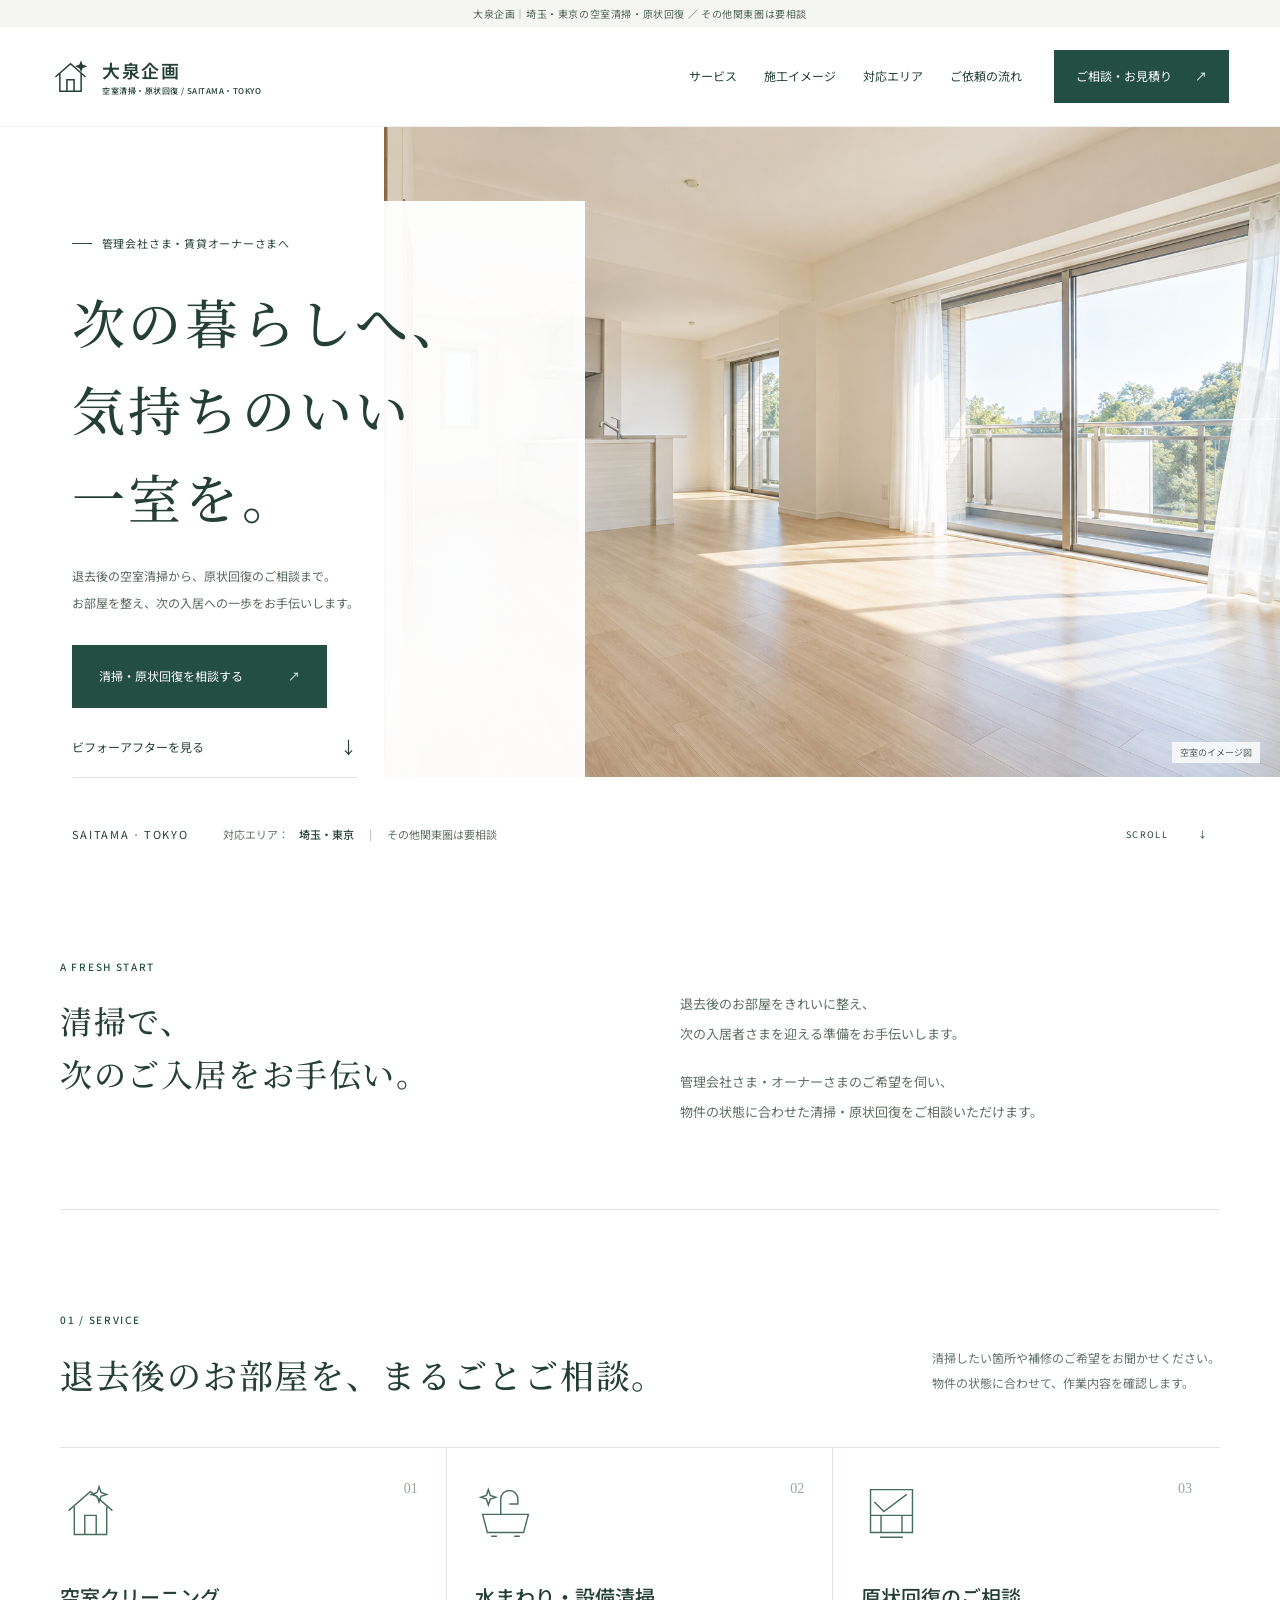
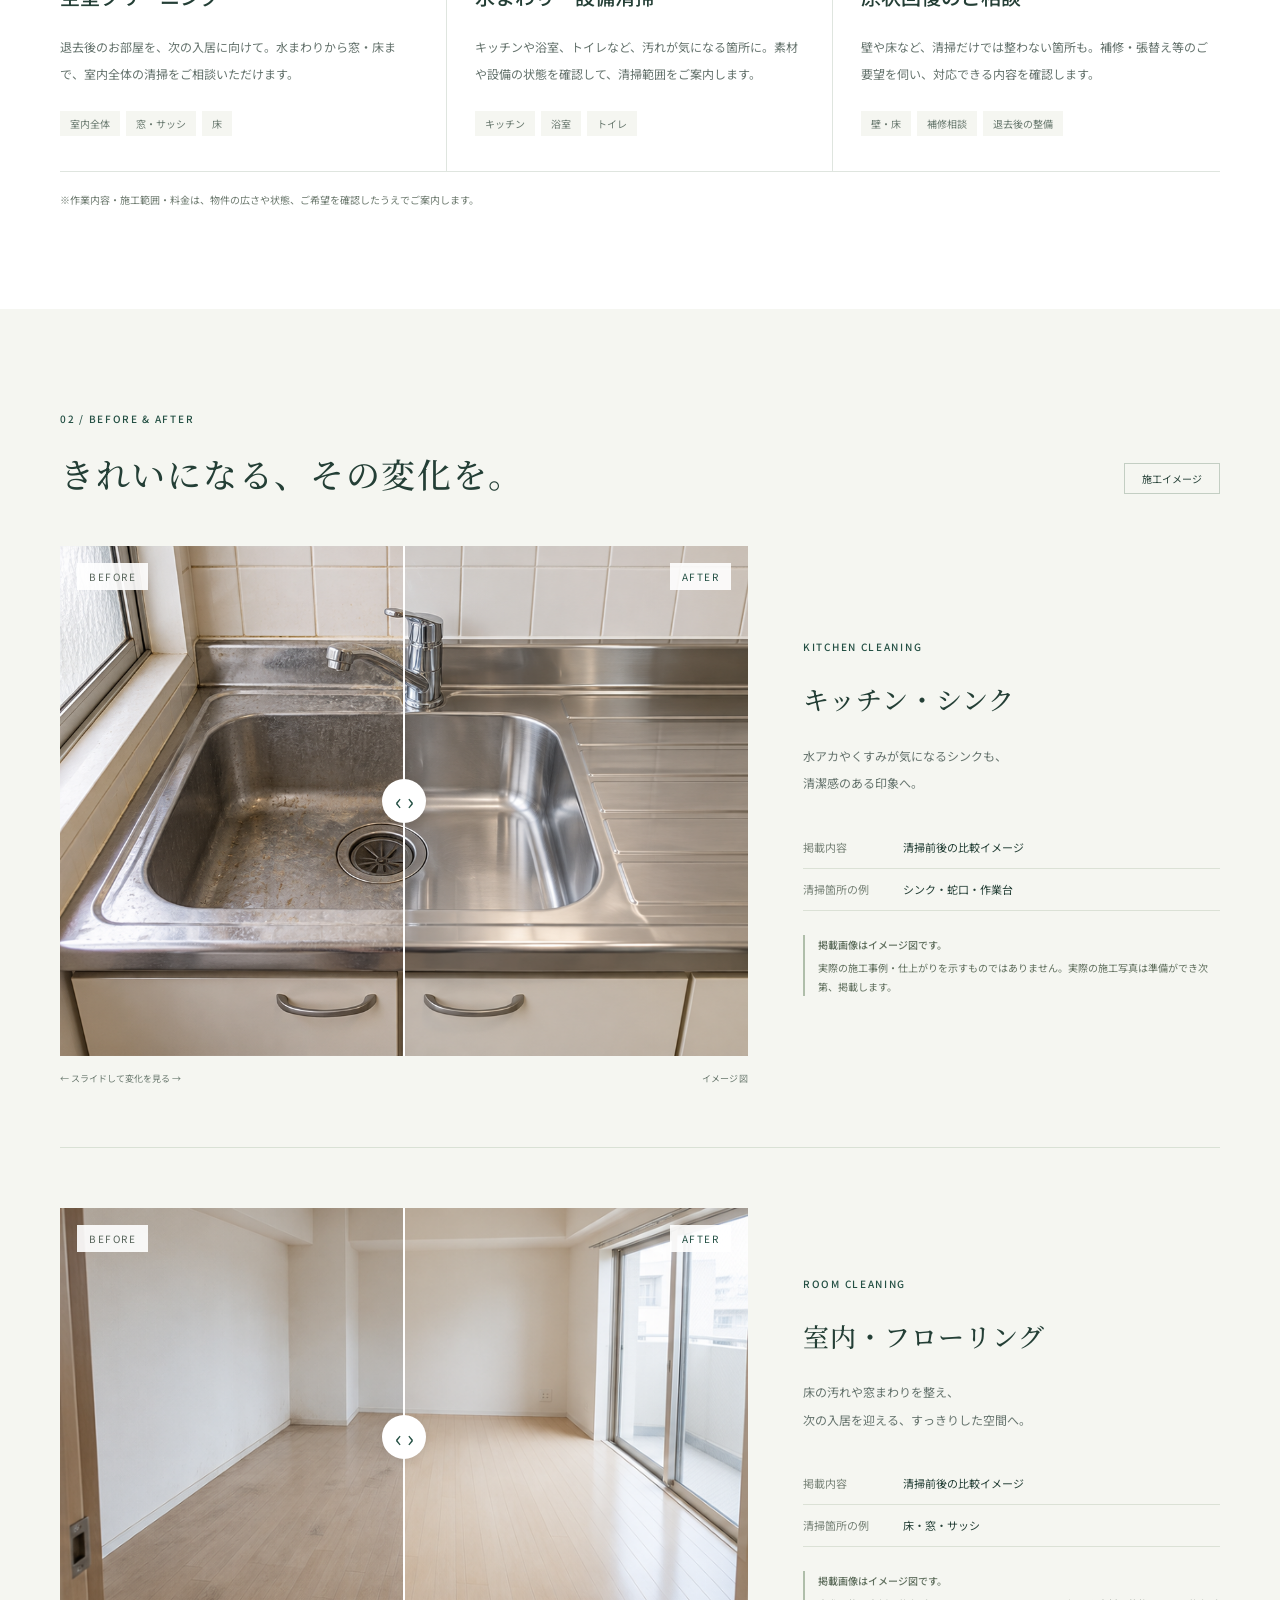
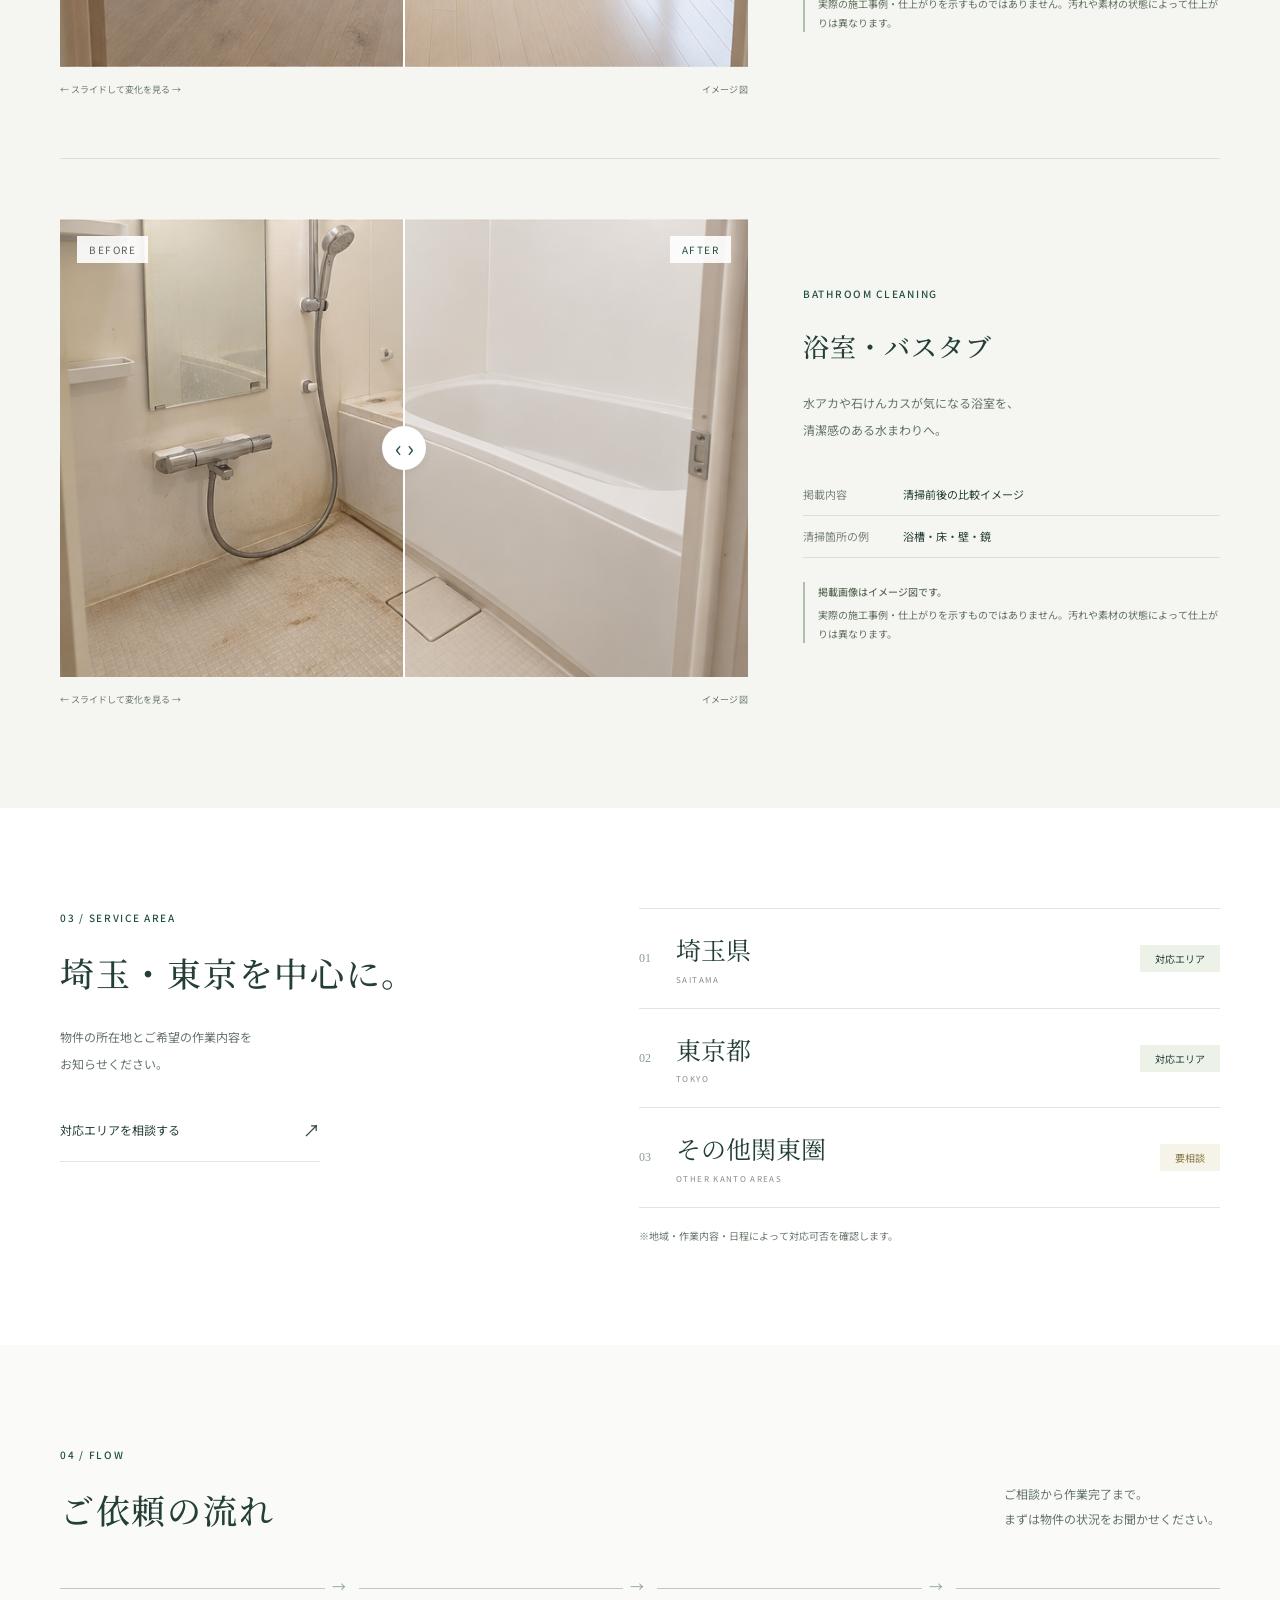
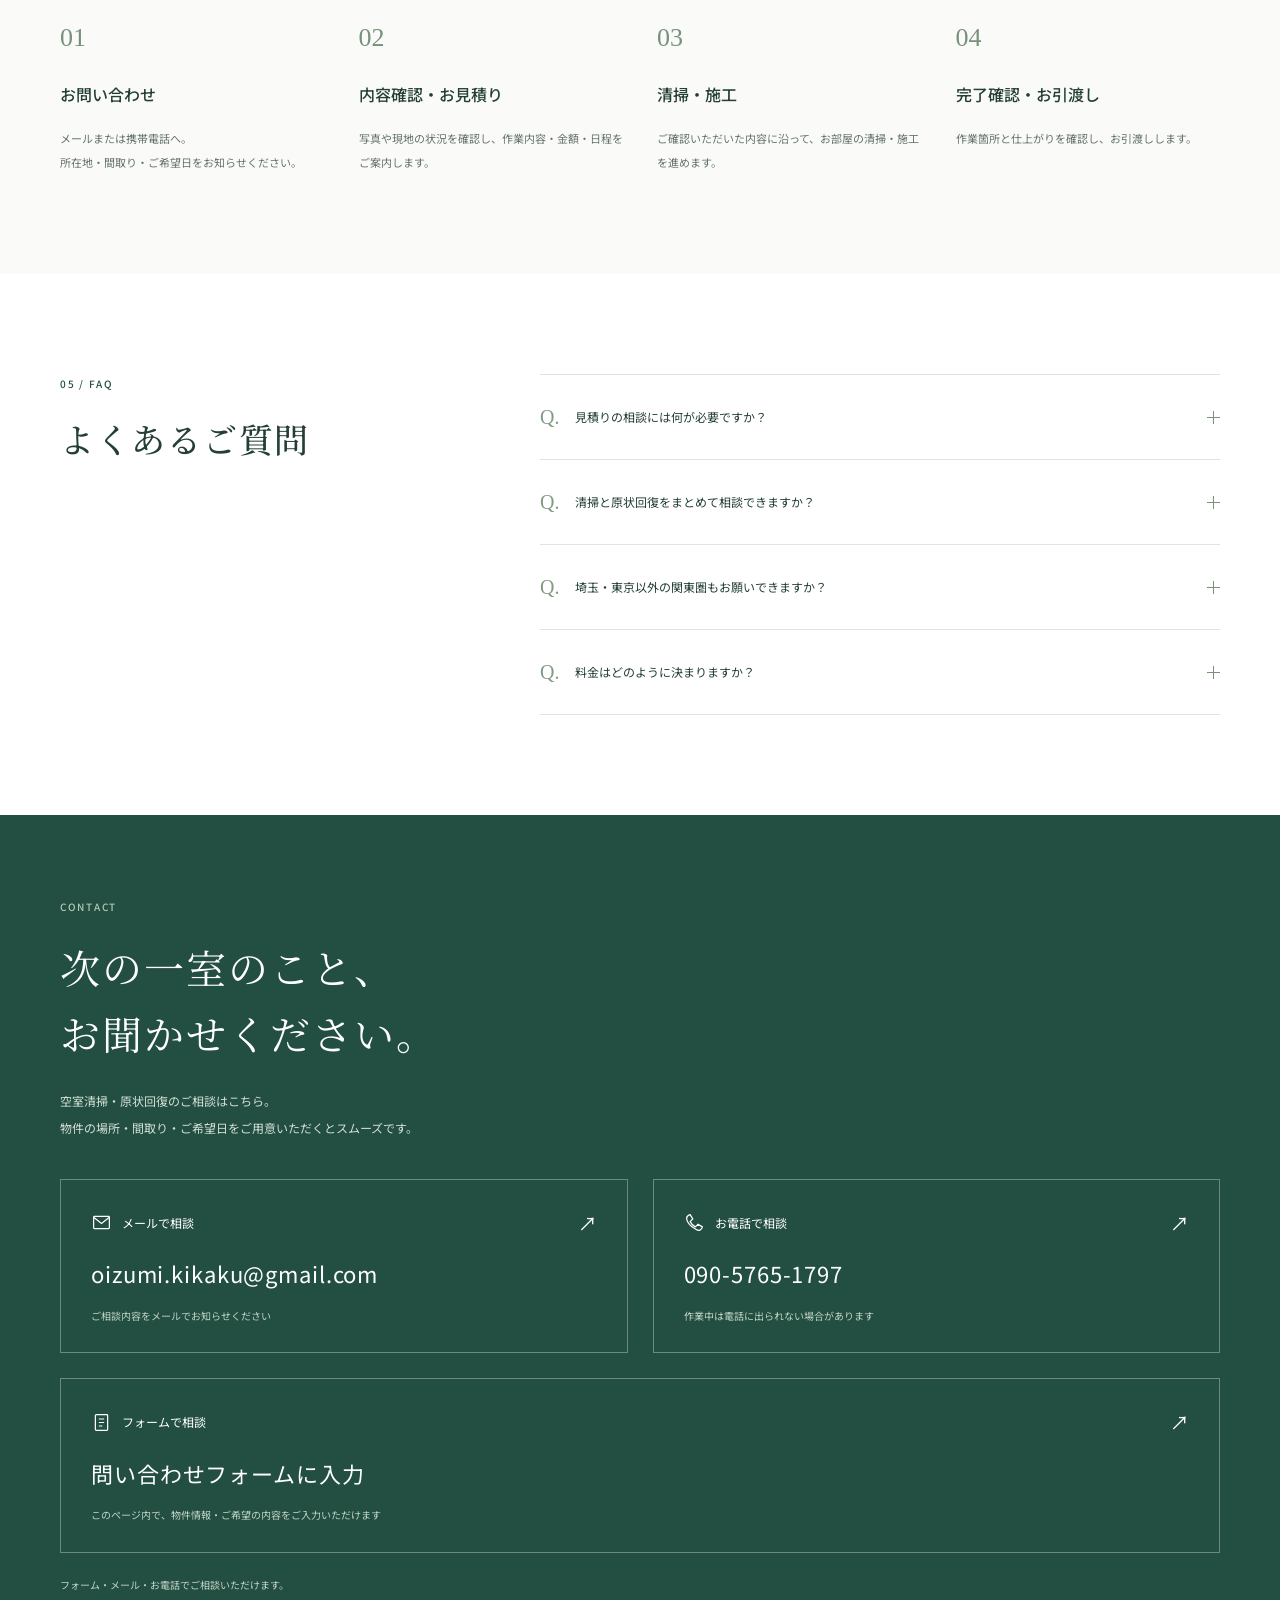
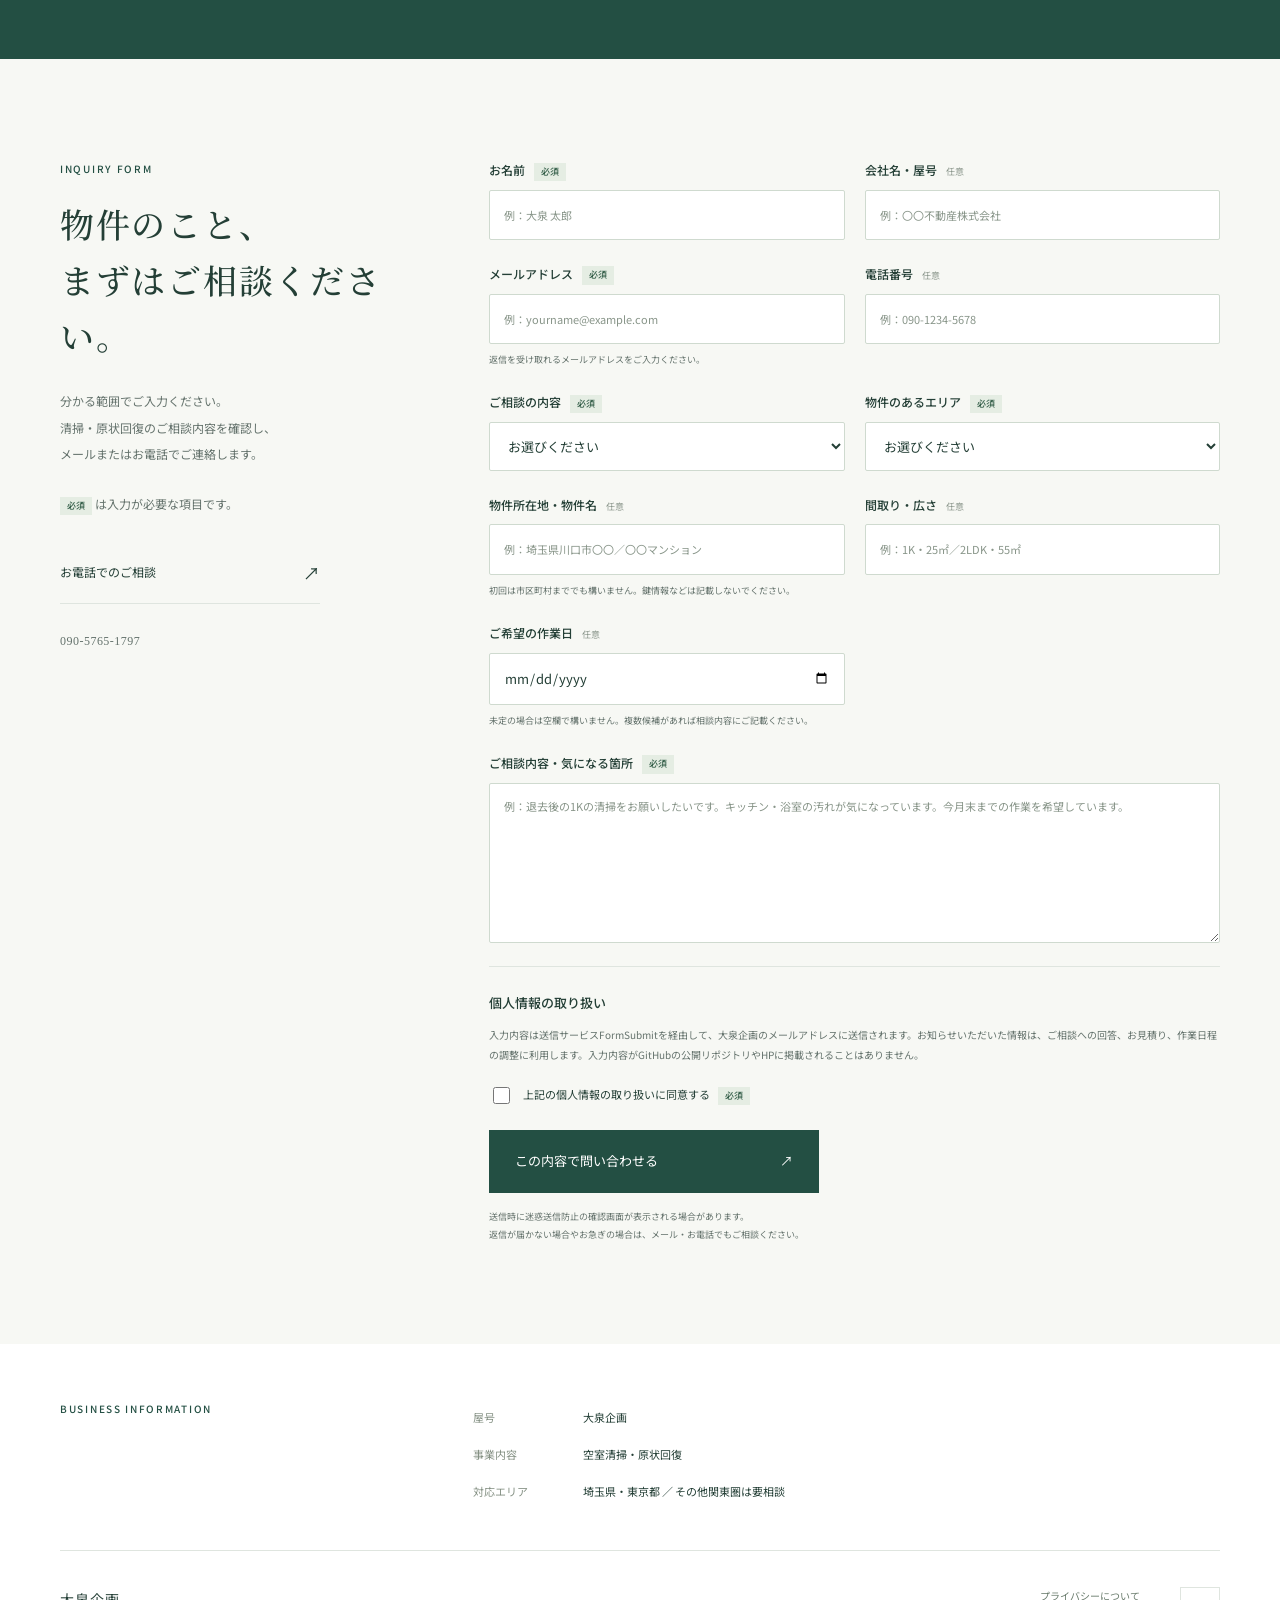
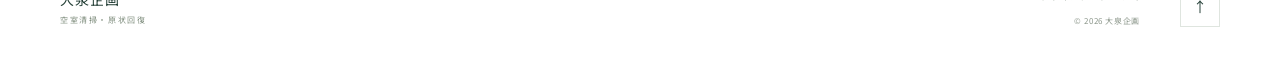
==== index.html @ d08a77d8 "Prepare Cloudflare Pages deployment and make form return URLs host independent" ====
<!doctype html>
<html lang="ja">
<head>
  <meta charset="utf-8">
  <meta name="viewport" content="width=device-width,initial-scale=1">
  <meta name="description" content="埼玉・東京の空室清掃・原状回復のご相談。退去後のお部屋を、次の暮らしへ。その他関東圏は要相談。">
  <meta name="theme-color" content="#234f43">
  <title>大泉企画｜空室清掃・原状回復｜埼玉・東京</title>
  <link rel="preconnect" href="https://fonts.googleapis.com">
  <link rel="preconnect" href="https://fonts.gstatic.com" crossorigin>
  <link href="https://fonts.googleapis.com/css2?family=Noto+Sans+JP:wght@400;500;600;700&family=Noto+Serif+JP:wght@400;500;600&display=swap" rel="stylesheet">
  <link rel="stylesheet" href="styles.css">
  <script src="app.js?v=cloudflare-ready" defer></script>
</head>
<body>
<div class="draft-note">大泉企画｜埼玉・東京の空室清掃・原状回復 <span>／ その他関東圏は要相談</span></div>
<header class="site-header">
  <a class="brand" href="#top" aria-label="大泉企画 トップへ">
    <svg viewBox="0 0 44 44" fill="none" aria-hidden="true"><path d="M5 22 22 7l17 15M10 18v20h24V18M18 38V25h8v13" stroke="currentColor" stroke-width="1.7"/><path d="m34 3 1.5 5L41 10l-5.5 2-1.5 5-2-5-5-2 5-2Z" fill="currentColor"/></svg>
    <span>大泉企画<small>空室清掃・原状回復 / SAITAMA・TOKYO</small></span>
  </a>
  <nav class="desktop-nav" aria-label="メインナビゲーション"><a href="#service">サービス</a><a href="#works">施工イメージ</a><a href="#area">対応エリア</a><a href="#flow">ご依頼の流れ</a></nav>
  <a class="header-contact" href="#contact">ご相談・お見積り <span>↗</span></a>
  <button class="menu-toggle" aria-label="メニューを開く" aria-expanded="false" aria-controls="mobile-menu"><span></span><span></span></button>
</header>
<nav id="mobile-menu" class="mobile-menu" aria-label="スマートフォン用ナビゲーション" hidden><a href="#service">サービス</a><a href="#works">施工イメージ</a><a href="#area">対応エリア</a><a href="#flow">ご依頼の流れ</a><a href="#contact">ご相談・お見積り</a></nav>
<main>
  <section id="top" class="hero">
    <div class="hero-photo"><img src="assets/hero.png" alt="やわらかな日差しが入る清潔な空室のイメージ（イメージ図）" fetchpriority="high"><span class="image-credit">空室のイメージ図</span></div>
    <div class="hero-content">
      <p class="eyebrow"><span></span>管理会社さま・賃貸オーナーさまへ</p>
      <h1>次の暮らしへ、<br>気持ちのいい<br class="desktop-break">一室を。</h1>
      <p class="hero-description">退去後の空室清掃から、原状回復のご相談まで。<br>お部屋を整え、次の入居への一歩をお手伝いします。</p>
      <a href="#contact" class="button primary">清掃・原状回復を相談する <span>↗</span></a>
      <a href="#works" class="text-link">ビフォーアフターを見る <span>↓</span></a>
    </div>
    <div class="hero-bottom"><span>SAITAMA · TOKYO</span><p>対応エリア：<b>埼玉・東京</b><i></i>その他関東圏は要相談</p><a href="#service">SCROLL <span>↓</span></a></div>
  </section>

  <section class="intro wrap">
    <div><p class="section-kicker">A FRESH START</p><h2>清掃で、<br>次のご入居をお手伝い。</h2></div>
    <div class="intro-copy"><p>退去後のお部屋をきれいに整え、<br>次の入居者さまを迎える準備をお手伝いします。</p><p>管理会社さま・オーナーさまのご希望を伺い、<br>物件の状態に合わせた清掃・原状回復をご相談いただけます。</p></div>
  </section>

  <section id="service" class="service-section wrap section-space">
    <div class="section-heading"><div><p class="section-kicker">01 / SERVICE</p><h2>退去後のお部屋を、<br class="mobile-only">まるごとご相談。</h2></div><p class="heading-description">清掃したい箇所や補修のご希望をお聞かせください。<br>物件の状態に合わせて、作業内容を確認します。</p></div>
    <div class="service-grid">
      <article class="service-card"><span class="service-number">01</span><svg class="service-icon" viewBox="0 0 64 64" fill="none" aria-hidden="true"><path d="M9 30 32 10l23 20M15 26v29h34V26M26 55V35h12v20M41 5l2 6 6 2-6 2-2 6-2-6-6-2 6-2Z" stroke="currentColor" stroke-width="1.5"/></svg><h3>空室クリーニング</h3><p>退去後のお部屋を、次の入居に向けて。水まわりから窓・床まで、室内全体の清掃をご相談いただけます。</p><div class="service-tags"><span>室内全体</span><span>窓・サッシ</span><span>床</span></div></article>
      <article class="service-card"><span class="service-number">02</span><svg class="service-icon" viewBox="0 0 64 64" fill="none" aria-hidden="true"><path d="M8 34h48l-5 19H13L8 34ZM27 34V18a9 9 0 0 1 18 0v5h-9M23 57h-6M47 57h-6M14 8l2 6 6 2-6 2-2 6-2-6-6-2 6-2Z" stroke="currentColor" stroke-width="1.5"/></svg><h3>水まわり・設備清掃</h3><p>キッチンや浴室、トイレなど、汚れが気になる箇所に。素材や設備の状態を確認して、清掃範囲をご案内します。</p><div class="service-tags"><span>キッチン</span><span>浴室</span><span>トイレ</span></div></article>
      <article class="service-card"><span class="service-number">03</span><svg class="service-icon" viewBox="0 0 64 64" fill="none" aria-hidden="true"><path d="M10 8h44v45H10V8ZM10 35h44M21 35v18M43 35v18M14 21l10 10 24-18M20 58h24" stroke="currentColor" stroke-width="1.5"/></svg><h3>原状回復のご相談</h3><p>壁や床など、清掃だけでは整わない箇所も。補修・張替え等のご要望を伺い、対応できる内容を確認します。</p><div class="service-tags"><span>壁・床</span><span>補修相談</span><span>退去後の整備</span></div></article>
    </div>
    <p class="small-note">※作業内容・施工範囲・料金は、物件の広さや状態、ご希望を確認したうえでご案内します。</p>
  </section>

  <section id="works" class="works-section section-space">
    <div class="wrap"><div class="section-heading"><div><p class="section-kicker">02 / BEFORE & AFTER</p><h2>きれいになる、その変化を。</h2></div><span class="outline-tag">施工イメージ</span></div>
      <div class="work-layout">
        <div class="comparison-container">
          <div class="comparison" style="--position:50%" role="group" aria-label="キッチンの清掃前後のイメージ図。スライダーで比較できます。">
            <div class="comparison-image after"></div><div class="comparison-image before"></div><span class="compare-label label-before">BEFORE</span><span class="compare-label label-after">AFTER</span><div class="comparison-divider"><span>‹ ›</span></div>
            <input id="comparison-range" type="range" min="0" max="100" value="50" aria-label="清掃前後の写真を比較。左が清掃前、右が清掃後" aria-valuetext="清掃前50%、清掃後50%">
          </div>
          <div class="comparison-help"><span>← スライドして変化を見る →</span><span>イメージ図</span></div>
        </div>
        <div class="work-copy"><p class="section-kicker">KITCHEN CLEANING</p><h3>キッチン・シンク</h3><p>水アカやくすみが気になるシンクも、<br>清潔感のある印象へ。</p><dl><div><dt>掲載内容</dt><dd>清掃前後の比較イメージ</dd></div><div><dt>清掃箇所の例</dt><dd>シンク・蛇口・作業台</dd></div></dl><div class="sample-disclaimer"><b>掲載画像はイメージ図です。</b><p>実際の施工事例・仕上がりを示すものではありません。実際の施工写真は準備ができ次第、掲載します。</p></div></div>
      </div>
<article class="work-layout work-additional"><div class="comparison-container"><div class="comparison comparison-room" style="--position:50%" role="group" aria-label="室内・フローリングの清掃前後のイメージ図。スライダーで比較できます。"><div class="comparison-image after"></div><div class="comparison-image before"></div><span class="compare-label label-before">BEFORE</span><span class="compare-label label-after">AFTER</span><div class="comparison-divider"><span>‹ ›</span></div><input type="range" min="0" max="100" value="50" aria-label="室内・フローリングの清掃前後のイメージ図を比較" aria-valuetext="清掃前50%、清掃後50%"></div><div class="comparison-help"><span>← スライドして変化を見る →</span><span>イメージ図</span></div></div><div class="work-copy"><p class="section-kicker">ROOM CLEANING</p><h3>室内・フローリング</h3><p>床の汚れや窓まわりを整え、<br>次の入居を迎える、すっきりした空間へ。</p><dl><div><dt>掲載内容</dt><dd>清掃前後の比較イメージ</dd></div><div><dt>清掃箇所の例</dt><dd>床・窓・サッシ</dd></div></dl><div class="sample-disclaimer"><b>掲載画像はイメージ図です。</b><p>実際の施工事例・仕上がりを示すものではありません。汚れや素材の状態によって仕上がりは異なります。</p></div></div></article>
<article class="work-layout work-additional"><div class="comparison-container"><div class="comparison comparison-bath" style="--position:50%" role="group" aria-label="浴室・バスタブの清掃前後のイメージ図。スライダーで比較できます。"><div class="comparison-image after"></div><div class="comparison-image before"></div><span class="compare-label label-before">BEFORE</span><span class="compare-label label-after">AFTER</span><div class="comparison-divider"><span>‹ ›</span></div><input type="range" min="0" max="100" value="50" aria-label="浴室・バスタブの清掃前後のイメージ図を比較" aria-valuetext="清掃前50%、清掃後50%"></div><div class="comparison-help"><span>← スライドして変化を見る →</span><span>イメージ図</span></div></div><div class="work-copy"><p class="section-kicker">BATHROOM CLEANING</p><h3>浴室・バスタブ</h3><p>水アカや石けんカスが気になる浴室を、<br>清潔感のある水まわりへ。</p><dl><div><dt>掲載内容</dt><dd>清掃前後の比較イメージ</dd></div><div><dt>清掃箇所の例</dt><dd>浴槽・床・壁・鏡</dd></div></dl><div class="sample-disclaimer"><b>掲載画像はイメージ図です。</b><p>実際の施工事例・仕上がりを示すものではありません。汚れや素材の状態によって仕上がりは異なります。</p></div></div></article>
    </div>
  </section>

  <section id="area" class="area-section wrap section-space">
    <div class="area-intro"><p class="section-kicker">03 / SERVICE AREA</p><h2>埼玉・東京を中心に。</h2><p>物件の所在地とご希望の作業内容を<br>お知らせください。</p><a class="text-link" href="#contact">対応エリアを相談する <span>↗</span></a></div>
    <div class="area-list"><div><span class="area-no">01</span><h3>埼玉県<small>SAITAMA</small></h3><span class="area-badge">対応エリア</span></div><div><span class="area-no">02</span><h3>東京都<small>TOKYO</small></h3><span class="area-badge">対応エリア</span></div><div><span class="area-no">03</span><h3>その他関東圏<small>OTHER KANTO AREAS</small></h3><span class="area-badge consultation">要相談</span></div><p class="small-note">※地域・作業内容・日程によって対応可否を確認します。</p></div>
  </section>

  <section id="flow" class="flow-section section-space"><div class="wrap"><div class="section-heading"><div><p class="section-kicker">04 / FLOW</p><h2>ご依頼の流れ</h2></div><p class="heading-description">ご相談から作業完了まで。<br>まずは物件の状況をお聞かせください。</p></div><ol class="flow-grid"><li><span>01</span><h3>お問い合わせ</h3><p>メールまたは携帯電話へ。<br>所在地・間取り・ご希望日をお知らせください。</p></li><li><span>02</span><h3>内容確認・お見積り</h3><p>写真や現地の状況を確認し、作業内容・金額・日程をご案内します。</p></li><li><span>03</span><h3>清掃・施工</h3><p>ご確認いただいた内容に沿って、お部屋の清掃・施工を進めます。</p></li><li><span>04</span><h3>完了確認・お引渡し</h3><p>作業箇所と仕上がりを確認し、お引渡しします。</p></li></ol></div></section>

  <section id="faq" class="faq-section wrap section-space"><div><p class="section-kicker">05 / FAQ</p><h2>よくあるご質問</h2></div><div class="faq-list"><details><summary><span>Q.</span>見積りの相談には何が必要ですか？<i></i></summary><p>物件の所在地、間取り・面積、ご希望の作業内容と日程をお知らせください。気になる箇所の写真があると、状況を確認しやすくなります。</p></details><details><summary><span>Q.</span>清掃と原状回復をまとめて相談できますか？<i></i></summary><p>まとめてご相談いただけます。必要な作業や補修内容を伺い、対応できる範囲を確認します。</p></details><details><summary><span>Q.</span>埼玉・東京以外の関東圏もお願いできますか？<i></i></summary><p>その他関東圏は要相談です。物件の所在地、作業内容、ご希望の日程をお知らせください。確認のうえ、対応可否をご案内します。</p></details><details><summary><span>Q.</span>料金はどのように決まりますか？<i></i></summary><p>間取り・面積、汚れや設備の状態、作業範囲などを確認してお見積りします。現時点では一律料金の掲載はしていません。</p></details></div></section>

  <section id="contact" class="contact-section"><div class="wrap"><p class="section-kicker">CONTACT</p><h2>次の一室のこと、<br>お聞かせください。</h2><p class="contact-lead">空室清掃・原状回復のご相談はこちら。<br>物件の場所・間取り・ご希望日をご用意いただくとスムーズです。</p><div class="contact-options"><a class="contact-card" href="mailto:oizumi.kikaku@gmail.com?subject=%E7%A9%BA%E5%AE%A4%E6%B8%85%E6%8E%83%E3%83%BB%E5%8E%9F%E7%8A%B6%E5%9B%9E%E5%BE%A9%E3%81%AE%E7%9B%B8%E8%AB%87&amp;body=%E3%81%8A%E5%90%8D%E5%89%8D%E3%83%BB%E4%BC%9A%E7%A4%BE%E5%90%8D%EF%BC%9A%0A%E7%89%A9%E4%BB%B6%E6%89%80%E5%9C%A8%E5%9C%B0%EF%BC%9A%0A%E9%96%93%E5%8F%96%E3%82%8A%E3%83%BB%E9%9D%A2%E7%A9%8D%EF%BC%9A%0A%E5%B8%8C%E6%9C%9B%E3%81%99%E3%82%8B%E4%BD%9C%E6%A5%AD%E5%86%85%E5%AE%B9%EF%BC%9A%0A%E5%B8%8C%E6%9C%9B%E6%97%A5%EF%BC%9A%0A%E3%81%94%E9%80%A3%E7%B5%A1%E5%85%88%EF%BC%9A%0A"><span class="contact-card-top"><svg viewBox="0 0 24 24" fill="none" aria-hidden="true"><rect x="3" y="5" width="18" height="14" rx="1" stroke="currentColor" stroke-width="1.4"/><path d="m3 6 9 7 9-7" stroke="currentColor" stroke-width="1.4"/></svg>メールで相談 <span>↗</span></span><strong data-email-display>oizumi.kikaku@gmail.com</strong><small>ご相談内容をメールでお知らせください</small></a><a class="contact-card" href="tel:09057651797"><span class="contact-card-top"><svg viewBox="0 0 24 24" fill="none" aria-hidden="true"><path d="m7 3 3 5-3 3c1.5 3 3 4.5 6 6l3-3 5 3c-1 4-4 5-7 3C7 16 3 12 3 7c0-2 1-3 4-4Z" stroke="currentColor" stroke-width="1.4"/></svg>お電話で相談 <span>↗</span></span><strong data-phone-display>090-5765-1797</strong><small>作業中は電話に出られない場合があります</small></a><a class="contact-card form-contact-card" href="#inquiry"><span class="contact-card-top"><svg viewBox="0 0 24 24" fill="none" aria-hidden="true"><rect x="5" y="3" width="14" height="18" rx="1" stroke="currentColor" stroke-width="1.4"/><path d="M9 8h6M9 12h6M9 16h4" stroke="currentColor" stroke-width="1.4"/></svg>フォームで相談 <span>↗</span></span><strong data-form-display>問い合わせフォームに入力</strong><small>このページ内で、物件情報・ご希望の内容をご入力いただけます</small></a></div><p class="contact-draft-note">フォーム・メール・お電話でご相談いただけます。</p></div></section>
  
<section id="inquiry" class="inquiry-section section-space"><div class="wrap inquiry-layout">
<div class="inquiry-intro"><p class="section-kicker">INQUIRY FORM</p><h2>物件のこと、<br>まずはご相談ください。</h2><p>分かる範囲でご入力ください。<br>清掃・原状回復のご相談内容を確認し、<br>メールまたはお電話でご連絡します。</p><p class="inquiry-required-note"><span>必須</span> は入力が必要な項目です。</p><a class="text-link" href="tel:09057651797">お電話でのご相談 <span>↗</span></a><p class="inquiry-phone">090-5765-1797</p></div>
<form id="inquiry-form" class="inquiry-form" action="https://formsubmit.co/oizumi.kikaku@gmail.com" method="POST" accept-charset="UTF-8">
<input type="hidden" name="_subject" value="【大泉企画HP】空室清掃・原状回復のお問い合わせ">
<input type="hidden" name="_template" value="table">
<div class="form-honeypot" aria-hidden="true"><label>この欄は入力しないでください<input type="text" name="_honey" tabindex="-1" autocomplete="off"></label></div>
<div class="inquiry-field"><label for="inquiry-name">お名前 <span class="required-mark">必須</span></label><input id="inquiry-name" type="text" name="name" autocomplete="name" maxlength="100" required placeholder="例：大泉 太郎"></div>
<div class="inquiry-field"><label for="inquiry-company">会社名・屋号 <span class="optional-mark">任意</span></label><input id="inquiry-company" type="text" name="会社名・屋号" autocomplete="organization" maxlength="150" placeholder="例：〇〇不動産株式会社"></div>
<div class="inquiry-field"><label for="inquiry-email">メールアドレス <span class="required-mark">必須</span></label><input id="inquiry-email" type="email" name="email" autocomplete="email" maxlength="254" required placeholder="例：yourname@example.com"><small>返信を受け取れるメールアドレスをご入力ください。</small></div>
<div class="inquiry-field"><label for="inquiry-phone">電話番号 <span class="optional-mark">任意</span></label><input id="inquiry-phone" type="tel" name="電話番号" autocomplete="tel" maxlength="30" placeholder="例：090-1234-5678"></div>
<div class="inquiry-field"><label for="inquiry-service">ご相談の内容 <span class="required-mark">必須</span></label><select id="inquiry-service" name="相談内容の区分" required><option value="" disabled selected>お選びください</option>空室クリーニング</option><option>水まわり・設備清掃</option><option>原状回復</option><option>清掃と原状回復をまとめて相談</option><option>継続取引・協力業者のご相談</option><option>その他・内容から相談したい</option></select></div>
<div class="inquiry-field"><label for="inquiry-area">物件のあるエリア <span class="required-mark">必須</span></label><select id="inquiry-area" name="物件エリア" required><option value="" disabled selected>お選びください</option>埼玉県</option><option>東京都</option><option>その他関東圏（要相談）</option><option>物件未定・その他のご相談</option></select></div>
<div class="inquiry-field"><label for="inquiry-location">物件所在地・物件名 <span class="optional-mark">任意</span></label><input id="inquiry-location" type="text" name="物件所在地・物件名" maxlength="200" placeholder="例：埼玉県川口市〇〇／〇〇マンション"><small>初回は市区町村まででも構いません。鍵情報などは記載しないでください。</small></div>
<div class="inquiry-field"><label for="inquiry-layout">間取り・広さ <span class="optional-mark">任意</span></label><input id="inquiry-layout" type="text" name="間取り・広さ" maxlength="100" placeholder="例：1K・25㎡／2LDK・55㎡"></div>
<div class="inquiry-field"><label for="inquiry-date">ご希望の作業日 <span class="optional-mark">任意</span></label><input id="inquiry-date" type="date" name="希望作業日"><small>未定の場合は空欄で構いません。複数候補があれば相談内容にご記載ください。</small></div>
<div class="inquiry-field inquiry-field-wide"><label for="inquiry-message">ご相談内容・気になる箇所 <span class="required-mark">必須</span></label><textarea id="inquiry-message" name="ご相談内容" rows="6" maxlength="5000" required placeholder="例：退去後の1Kの清掃をお願いしたいです。キッチン・浴室の汚れが気になっています。今月末までの作業を希望しています。"></textarea></div>
<div id="inquiry-privacy" class="inquiry-privacy inquiry-field-wide"><h3>個人情報の取り扱い</h3><p>入力内容は送信サービスFormSubmitを経由して、大泉企画のメールアドレスに送信されます。お知らせいただいた情報は、ご相談への回答、お見積り、作業日程の調整に利用します。入力内容がGitHubの公開リポジトリやHPに掲載されることはありません。</p><label class="privacy-consent"><input type="checkbox" name="個人情報の取り扱いへの同意" value="同意する" required><span>上記の個人情報の取り扱いに同意する <span class="required-mark">必須</span></span></label></div>
<div class="inquiry-submit-row inquiry-field-wide"><button class="button primary inquiry-submit" type="submit">この内容で問い合わせる <span>↗</span></button><p>送信時に迷惑送信防止の確認画面が表示される場合があります。<br>返信が届かない場合やお急ぎの場合は、メール・お電話でもご相談ください。</p></div>
</form></div></section>

<section class="business-info wrap"><p class="section-kicker">BUSINESS INFORMATION</p><dl><div><dt>屋号</dt><dd>大泉企画</dd></div><div><dt>事業内容</dt><dd>空室清掃・原状回復</dd></div><div><dt>対応エリア</dt><dd>埼玉県・東京都 ／ その他関東圏は要相談</dd></div></dl></section>
</main>
<footer class="site-footer wrap"><a class="footer-brand" href="#top">大泉企画<small>空室清掃・原状回復</small></a><div><button type="button" id="privacy-button">プライバシーについて</button><small>© <span id="year">2026</span> 大泉企画</small></div><a href="#top" class="back-top" aria-label="ページ上部へ">↑</a></footer>
<div class="mobile-contact-bar"><a href="#works">施工イメージ</a><a href="#contact">ご相談・お見積り <span>↗</span></a></div>
<dialog id="contact-dialog"><button class="dialog-close" type="button" aria-label="閉じる">×</button><p class="section-kicker">CONTACT</p><h2>メールでの受付は準備中です</h2><p>現在はお電話でお問い合わせいただけます。</p><p><a class="inline-phone" href="tel:09057651797">090-5765-1797</a></p><button class="button primary dialog-dismiss" type="button">閉じる</button></dialog>
<dialog id="privacy-dialog"><button class="dialog-close" type="button" aria-label="閉じる">×</button><p class="section-kicker">PRIVACY</p><h2>プライバシーについて</h2><p>大泉企画は、お問い合わせでお知らせいただいたお名前・ご連絡先・物件情報を、ご相談への回答、お見積り、作業日程の調整のために利用します。</p><p>このサイトにはアクセス解析を設置していません。メールでのご相談は、お使いのメールアプリから送信されます。問い合わせフォームの入力内容は、FormSubmitを経由して大泉企画へメール送信されます。入力内容はGitHubの公開リポジトリやHPには掲載されません。</p><p>お問い合わせ窓口：大泉企画<br><a href="mailto:oizumi.kikaku@gmail.com">oizumi.kikaku@gmail.com</a><br><a href="tel:09057651797">090-5765-1797</a></p><button class="button primary dialog-dismiss" type="button">閉じる</button></dialog>
</body>
</html>
---- styles.css ----
:root{--green:#234f43;--ink:#243f36;--muted:#65736d;--line:#dfe5df;--cream:#f5f6f1;--serif:'Noto Serif JP','Yu Mincho',serif;--sans:'Noto Sans JP','Yu Gothic',sans-serif}*{box-sizing:border-box}html{scroll-behavior:smooth;scroll-padding-top:100px}body{margin:0;background:#fff;color:var(--ink);font-family:var(--sans);font-size:14px;line-height:1.9;-webkit-font-smoothing:antialiased}a{color:inherit;text-decoration:none}button,input{font:inherit}button,a,input{-webkit-tap-highlight-color:transparent}button{cursor:pointer}button:focus-visible,a:focus-visible,input:focus-visible,summary:focus-visible{outline:3px solid #a4bd72;outline-offset:5px}button{color:inherit}img{max-width:100%;display:block}h1,h2,h3,p{margin:0}h2{font-family:var(--serif);font-size:34px;line-height:1.65;font-weight:500;letter-spacing:.05em}h3{font-size:20px;font-weight:500}.wrap{max-width:1160px;margin:0 auto;width:calc(100% - 112px)}.section-space{padding-top:100px;padding-bottom:100px}.draft-note{text-align:center;background:var(--cream);color:#526559;font-size:10px;line-height:27px;letter-spacing:.06em}.site-header{height:100px;padding:0 4%;display:flex;align-items:center;gap:32px;background:#fff;position:relative;z-index:20;border-bottom:1px solid #f0f1ec}.brand{display:flex;align-items:center;gap:12px;flex-shrink:0;font-size:18px;font-weight:600;letter-spacing:.08em;line-height:1.6}.brand svg{width:39px;height:44px}.brand small{display:block;font-size:8px;font-weight:500;letter-spacing:.13em}.desktop-nav{display:flex;gap:27px;align-items:center;margin-left:auto;white-space:nowrap;font-size:12px}.desktop-nav a:hover{color:#699078}.header-contact{padding:15px 22px;background:var(--green);color:#fff;font-size:12px;white-space:nowrap}.header-contact span{margin-left:20px}.menu-toggle{display:none}.mobile-menu{display:none}.hero{position:relative;min-height:740px;padding-top:74px}.hero-photo{position:absolute;top:0;right:0;width:70%;height:650px;overflow:hidden}.hero-photo img{width:100%;height:100%;object-fit:cover;object-position:55% center}.hero-photo:after{content:'';position:absolute;inset:0;background:linear-gradient(90deg,rgba(255,255,255,.15),transparent 45%)}.image-credit{position:absolute;bottom:14px;right:20px;z-index:1;font-size:9px;padding:2px 8px;background:rgba(255,255,255,.8);color:#526055}.hero-content{position:relative;z-index:2;width:585px;padding:32px 32px 42px 5.6%;background:rgba(255,255,255,.96);max-width:60%}.eyebrow{display:flex;align-items:center;gap:10px;font-size:11px;letter-spacing:.07em;margin-bottom:24px}.eyebrow>span{width:20px;height:1px;background:var(--green)}h1{font-family:var(--serif);font-size:53px;font-weight:500;line-height:1.65;letter-spacing:.07em;margin-bottom:23px}.hero-description{font-size:12px;line-height:2.2;color:#58685f;margin-bottom:29px}.button{display:inline-flex;align-items:center;justify-content:space-between;gap:45px;font-size:12px;padding:19px 26px;border:1px solid transparent;transition:background .2s}.primary{background:var(--green);color:white}.primary:hover,.header-contact:hover{background:#396858}.text-link{display:flex;align-items:center;justify-content:space-between;width:260px;max-width:100%;padding:14px 0;border-bottom:1px solid var(--line);font-size:12px}.hero .text-link{width:285px;margin-top:9px}.text-link span{font-size:17px}.hero-bottom{position:absolute;left:5.6%;right:5.6%;bottom:22px;display:flex;align-items:center;gap:35px;font-size:11px}.hero-bottom>span{font-size:11px;letter-spacing:.15em}.hero-bottom p{display:flex;align-items:center;gap:10px;color:#607066}.hero-bottom b{font-weight:500;color:var(--ink)}.hero-bottom i{height:12px;width:1px;background:#bdc9bf;margin:0 6px}.hero-bottom>a{margin-left:auto;font-size:9px;letter-spacing:.15em;display:flex;gap:30px}.intro{padding-top:90px;padding-bottom:82px;display:grid;grid-template-columns:1fr 1fr;gap:80px;border-bottom:1px solid var(--line)}.section-kicker{font-size:10px;font-weight:500;letter-spacing:.17em;color:var(--green);margin-bottom:18px}.intro h2{font-size:32px}.intro-copy{padding-top:32px;color:#5e6e64;font-size:13px;line-height:2.3}.intro-copy p+p{margin-top:18px}.section-heading{display:flex;align-items:flex-end;justify-content:space-between;gap:35px;margin-bottom:44px}.heading-description{font-size:12px;line-height:2.1;color:var(--muted);padding-bottom:7px}.service-grid{display:grid;grid-template-columns:repeat(3,1fr);gap:0;border-top:1px solid var(--line);border-bottom:1px solid var(--line)}.service-card{position:relative;padding:32px 28px 35px;border-right:1px solid var(--line)}.service-card:first-child{padding-left:0}.service-card:last-child{border:0;padding-right:0}.service-number{position:absolute;top:28px;right:28px;font-family:Georgia,serif;font-size:14px;color:#98a79c}.service-icon{width:61px;height:61px;margin:2px 0 28px;color:#466d5c}.service-card h3{font-size:20px;margin-bottom:18px;font-weight:500}.service-card p{font-size:12px;line-height:2.2;color:var(--muted)}.service-tags{display:flex;flex-wrap:wrap;gap:6px;margin-top:24px}.service-tags span{background:var(--cream);padding:3px 10px;font-size:10px;color:#69796f}.small-note{color:#6c796e;font-size:10px;margin-top:18px}.works-section{background:var(--cream)}.outline-tag{border:1px solid #c3cec3;padding:5px 17px;font-size:10px;margin-bottom:8px}.work-layout{display:grid;grid-template-columns:1.65fr 1fr;gap:55px;align-items:center}.comparison{width:100%;aspect-ratio:1.35;position:relative;overflow:hidden;background:#d7d8cd}.comparison-image{position:absolute;inset:0;background-image:url('assets/comparison.png');background-size:200% 100%;background-repeat:no-repeat}.comparison-image.after{background-position:right center}.comparison-image.before{background-position:left center;clip-path:inset(0 calc(100% - var(--position)) 0 0)}.comparison-divider{position:absolute;left:var(--position);top:0;bottom:0;width:2px;background:white;transform:translateX(-50%);pointer-events:none}.comparison-divider>span{position:absolute;left:50%;top:50%;transform:translate(-50%,-50%);background:#fff;width:44px;height:44px;border-radius:50%;display:grid;place-items:center;font-size:23px;line-height:1;color:var(--green);box-shadow:0 2px 10px #0001}.comparison input{position:absolute;inset:0;opacity:0;width:100%;height:100%;cursor:ew-resize;margin:0}.comparison:focus-within{outline:3px solid #75975d;outline-offset:4px}.compare-label{position:absolute;top:17px;padding:4px 12px;font-size:10px;letter-spacing:.15em;background:rgba(255,255,255,.9);pointer-events:none}.label-before{left:17px;color:#57645a}.label-after{right:17px;color:var(--green)}.comparison-help{display:flex;justify-content:space-between;gap:10px;padding-top:14px;font-size:9px;color:#6a796f}.comparison-help span:last-child{letter-spacing:.03em}.work-copy h3{font-family:var(--serif);font-size:26px;letter-spacing:.04em;margin-bottom:18px}.work-copy>p:not(.section-kicker){font-size:12px;line-height:2.3;color:var(--muted)}.work-copy dl{margin:30px 0 24px;font-size:11px}.work-copy dl div{display:flex;padding:10px 0;border-bottom:1px solid #dbe1d6;gap:20px}.work-copy dt{color:#788378;min-width:80px}.work-copy dd{margin:0}.sample-disclaimer{padding-left:13px;border-left:2px solid #afbeaa;font-size:10px;color:#61705f;line-height:1.9}.sample-disclaimer b{font-weight:500}.sample-disclaimer p{margin-top:4px}.area-section{display:grid;grid-template-columns:1fr 1.2fr;gap:95px}.area-intro>p:not(.section-kicker){font-size:12px;line-height:2.2;margin:23px 0;color:var(--muted)}.area-list>div{display:flex;align-items:center;gap:25px;padding:22px 0;border-bottom:1px solid var(--line)}.area-list>div:first-child{border-top:1px solid var(--line)}.area-no{font-family:Georgia,serif;font-size:12px;color:#8a9c8c}.area-list h3{font-family:var(--serif);font-size:25px;font-weight:400;line-height:1.5}.area-list h3 small{display:block;font-family:var(--sans);font-size:8px;letter-spacing:.17em;color:#839082;margin-top:5px}.area-badge{font-size:10px;background:#edf2e9;padding:4px 15px;margin-left:auto;white-space:nowrap}.area-badge.consultation{background:#f6f3e8;color:#867744}.flow-section{background:#fafbf8}.flow-grid{display:grid;grid-template-columns:repeat(4,1fr);list-style:none;padding:0;margin:50px 0 0;gap:34px}.flow-grid li{position:relative;border-top:1px solid #bccbbb;padding-top:24px}.flow-grid li:not(:last-child):after{content:'→';position:absolute;right:-24px;top:-20px;background:#fafbf8;padding:4px 3px;color:#8eaa92}.flow-grid li>span{font-family:Georgia,serif;font-size:26px;font-weight:400;color:#78917c}.flow-grid h3{font-size:16px;margin:17px 0 16px}.flow-grid p{font-size:11px;color:var(--muted);line-height:2.2}.faq-section{display:grid;grid-template-columns:1fr 1.7fr;gap:80px}.faq-list{border-top:1px solid var(--line)}details{border-bottom:1px solid var(--line)}summary{display:flex;align-items:center;gap:16px;padding:23px 0;font-size:12px;cursor:pointer;list-style:none}summary::-webkit-details-marker{display:none}summary>span{font-family:Georgia,serif;font-size:20px;color:#839b83}summary i{position:relative;width:13px;height:13px;margin-left:auto;flex-shrink:0}summary i:before,summary i:after{content:'';position:absolute;left:0;top:6px;width:13px;height:1px;background:#7d907c}summary i:after{transform:rotate(90deg)}details[open] summary i:after{transform:rotate(0)}details>p{padding:0 27px 25px 37px;font-size:12px;color:var(--muted);line-height:2.1}.contact-section{background:var(--green);color:#fff;padding:82px 0 65px}.contact-section .section-kicker{color:#b5c8b3}.contact-section h2{font-size:40px;font-weight:400}.contact-lead{font-size:12px;line-height:2.2;color:#d3dfd5;margin-top:22px}.contact-options{display:grid;grid-template-columns:1fr 1fr;gap:25px;margin-top:38px}.contact-card{background:transparent;border:1px solid #6b8a7a;padding:25px 30px;color:#fff;text-align:left;transition:background .2s}.contact-card:hover{background:#346152}.contact-card-top{display:flex;align-items:center;gap:10px;font-size:12px}.contact-card-top svg{width:21px;height:21px}.contact-card-top>span{margin-left:auto;font-size:19px}.contact-card strong{font-size:22px;letter-spacing:.04em;font-weight:400;display:block;margin:12px 0 6px;overflow-wrap:anywhere}.contact-card small{color:#c2d4c5;font-size:10px}.contact-draft-note{font-size:10px;color:#c3d5c7;margin-top:22px}.business-info{padding-top:55px;padding-bottom:40px;display:grid;grid-template-columns:1fr 2fr;gap:40px;border-bottom:1px solid var(--line)}.business-info dl{margin:0;font-size:11px}.business-info dl div{display:flex;padding:8px 0;gap:25px}.business-info dt{width:85px;flex-shrink:0;color:#859184}.business-info dd{margin:0}.site-footer{display:flex;align-items:center;gap:40px;padding-top:35px;padding-bottom:40px}.footer-brand{font-size:14px;letter-spacing:.08em}.footer-brand small{font-size:8px;letter-spacing:.2em;display:block;color:#829080}.site-footer>div{margin-left:auto;text-align:right;display:flex;flex-direction:column;gap:8px}.site-footer button{border:0;background:none;padding:0;font-size:10px;color:#697b6c}.site-footer>div>small{font-size:8px;color:#8c978b;letter-spacing:.08em}.back-top{border:1px solid var(--line);width:40px;height:40px;display:grid;place-items:center}.mobile-only,.mobile-contact-bar{display:none}dialog{border:1px solid var(--line);padding:42px;max-width:540px;width:calc(100% - 36px);color:var(--ink);font-size:13px;line-height:2}dialog::backdrop{background:#15332977;backdrop-filter:blur(3px)}dialog h2{font-size:22px;margin-bottom:20px}dialog p+p{margin-top:15px}dialog .button{margin-top:28px;min-width:130px;justify-content:center}.dialog-close{position:absolute;right:17px;top:10px;font-size:26px;border:0;background:none;padding:0 8px}
@media(min-width:1500px){.hero{max-width:1600px;margin:auto}.hero-content{padding-left:100px;width:650px}.hero-bottom{left:100px;right:100px}}
@media(max-width:1150px){.site-header{gap:20px}.brand{font-size:15px}.brand svg{width:32px}.desktop-nav{gap:18px;font-size:11px}.header-contact{padding:13px 15px;font-size:11px}.header-contact span{margin-left:10px}.hero-content{width:540px}h1{font-size:47px}.hero-photo{width:74%}.wrap{width:calc(100% - 80px)}.work-layout{gap:35px}.area-section{gap:50px}.section-heading h2{font-size:30px}.contact-card strong{font-size:20px}}
@media(max-width:860px){.desktop-nav{display:none}.header-contact{margin-left:auto}.menu-toggle{display:flex;flex-direction:column;justify-content:center;gap:7px;border:0;background:none;width:30px;height:40px;padding:4px}.menu-toggle span{display:block;height:1px;width:22px;background:var(--green)}.mobile-menu:not([hidden]){display:flex;flex-direction:column;position:absolute;z-index:30;background:white;left:0;right:0;padding:15px 35px 30px;border-bottom:1px solid var(--line);box-shadow:0 20px 20px #254f430b}.mobile-menu a{padding:12px;border-bottom:1px solid var(--line);font-size:13px}.hero{min-height:710px;padding-top:75px}.hero-photo{height:610px;width:83%}.hero-content{max-width:75%;padding-left:40px;background:#ffffffed}h1{font-size:43px}.hero-bottom{left:40px;right:40px}.hero-bottom>span{display:none}.intro{gap:40px}.intro h2{font-size:27px}.intro-copy{font-size:12px}.section-heading{align-items:start}.heading-description{font-size:11px;max-width:270px}.service-card{padding:25px 18px}.service-card h3{font-size:17px}.service-card p{font-size:11px}.service-number{right:18px}.work-layout{grid-template-columns:1.35fr 1fr;gap:28px}.work-copy h3{font-size:22px}.work-copy dl div{display:block}.work-copy dl{margin:18px 0}.work-copy dd{margin-top:5px}.work-copy>p:not(.section-kicker){font-size:11px}.area-section{grid-template-columns:1fr 1fr;gap:35px}.area-intro h2{font-size:28px}.area-list>div{gap:17px}.area-list h3{font-size:22px}.area-badge{padding:4px 10px}.flow-grid{gap:23px}.flow-grid h3{font-size:14px}.flow-grid p{font-size:10px}.flow-grid li:not(:last-child):after{right:-20px}.faq-section{gap:35px;grid-template-columns:1fr 1.7fr}.faq-section h2{font-size:25px}.contact-card{padding:22px}.contact-card strong{font-size:17px}.section-space{padding-top:75px;padding-bottom:75px}}
@media(max-width:600px){html{scroll-padding-top:25px}.draft-note{font-size:8px;line-height:24px;letter-spacing:0}.draft-note>span{font-size:7px}.site-header{height:80px;padding:0 22px;gap:17px}.brand{font-size:14px;letter-spacing:.03em;gap:8px}.brand svg{width:31px;height:34px}.brand small{font-size:6px;letter-spacing:.08em}.header-contact{display:none}.menu-toggle{margin-left:auto}.wrap{width:calc(100% - 44px)}.hero{padding-top:265px;min-height:auto;padding-bottom:77px}.hero-photo{height:350px;width:calc(100% - 22px)}.hero-photo img{object-position:61% center}.image-credit{right:12px;bottom:13px;font-size:8px}.hero-content{margin-left:0;width:calc(100% - 30px);max-width:none;padding:27px 15px 30px 24px;background:#fff}.eyebrow{font-size:9px;gap:8px;margin-bottom:16px}h1{font-size:35px;line-height:1.65;letter-spacing:.05em;margin-bottom:16px}.desktop-break{display:none}.hero-description{font-size:10px;line-height:2.2;margin-bottom:24px}.button{font-size:11px;padding:17px 21px;gap:28px}.hero .text-link{width:268px;font-size:11px;padding:11px 0;margin-top:8px}.hero-bottom{left:24px;right:24px;bottom:25px;font-size:9px;gap:0}.hero-bottom p{gap:6px;white-space:nowrap}.hero-bottom i{margin:0 2px}.hero-bottom>a{font-size:7px;gap:8px}.intro{padding-top:45px;padding-bottom:45px;display:block}.section-kicker{font-size:9px;margin-bottom:14px}.intro h2{font-size:26px;line-height:1.8}.intro-copy{font-size:11px;padding-top:25px;line-height:2.2}.intro-copy p+p{margin-top:14px}.section-space{padding-top:55px;padding-bottom:55px}.section-heading{display:block;margin-bottom:28px}.section-heading h2,h2{font-size:27px;line-height:1.7}.heading-description{font-size:10px;margin-top:17px;max-width:none}.service-grid{grid-template-columns:1fr;border-bottom:0}.service-card{padding:26px 0 26px 80px!important;border-right:0;border-bottom:1px solid var(--line)!important}.service-card h3{font-size:18px;margin-bottom:12px}.service-card p{font-size:11px;line-height:2}.service-icon{position:absolute;left:3px;top:42px;width:49px;height:49px;margin:0}.service-number{top:26px;right:0;font-size:11px}.service-tags{margin-top:16px;gap:5px}.service-tags span{font-size:9px;padding:2px 8px}.small-note{font-size:9px;margin-top:15px}.outline-tag{display:inline-block;margin-top:15px;margin-bottom:0;font-size:9px;padding:3px 13px}.work-layout{grid-template-columns:1fr;gap:25px}.comparison{aspect-ratio:1.25}.compare-label{font-size:8px;padding:3px 9px;top:12px}.label-before{left:12px}.label-after{right:12px}.comparison-help{font-size:8px;padding-top:10px}.work-copy .section-kicker{margin-bottom:8px}.work-copy h3{font-size:24px;margin-bottom:12px}.work-copy>p:not(.section-kicker){font-size:11px}.work-copy dl{margin:20px 0}.work-copy dl div{display:flex;gap:20px;font-size:10px}.work-copy dd{margin:0}.sample-disclaimer{font-size:9px}.area-section{display:block}.area-intro h2{font-size:28px}.area-intro>p:not(.section-kicker){font-size:11px;margin:16px 0}.area-intro .text-link{width:220px;font-size:11px;padding:10px 0}.area-list{margin-top:30px}.area-list>div{padding:19px 0;gap:22px}.area-list h3{font-size:23px}.area-list h3 small{font-size:7px}.flow-grid{grid-template-columns:1fr 1fr;gap:28px 23px;margin-top:27px}.flow-grid li{padding-top:12px}.flow-grid li>span{font-size:23px}.flow-grid h3{font-size:13px;margin:10px 0}.flow-grid p{font-size:10px;line-height:2}.flow-grid li:after{display:none}.faq-section{display:block}.faq-section h2{font-size:27px;margin-bottom:28px}summary{font-size:11px;padding:20px 0;gap:10px}summary>span{font-size:18px}details>p{font-size:11px;padding:0 10px 20px 28px}.contact-section{padding:55px 0 40px}.contact-section h2{font-size:32px}.contact-lead{font-size:10px;margin-top:19px;line-height:2.1}.contact-options{grid-template-columns:1fr;gap:15px;margin-top:28px}.contact-card{padding:20px 23px}.contact-card-top{font-size:11px}.contact-card strong{font-size:21px;margin:8px 0 4px}.contact-card small{font-size:9px}.contact-draft-note{font-size:9px;margin-top:18px}.business-info{padding-top:35px;padding-bottom:25px;display:block}.business-info .section-kicker{font-size:8px}.business-info dl{font-size:10px}.business-info dt{width:60px}.business-info dl div{gap:15px}.site-footer{padding-top:26px;padding-bottom:95px;gap:15px;flex-wrap:wrap}.footer-brand{font-size:12px}.footer-brand small{font-size:7px}.site-footer>div{font-size:9px}.site-footer button{font-size:9px}.site-footer>div>small{font-size:7px}.back-top{display:none}.mobile-contact-bar{position:fixed;z-index:25;left:0;right:0;bottom:0;display:grid;grid-template-columns:1fr 1.5fr;background:white;border-top:1px solid var(--line);padding-bottom:env(safe-area-inset-bottom);box-shadow:0 -3px 20px #234f430d}.mobile-contact-bar a{font-size:11px;text-align:center;padding:16px 5px;line-height:1.5}.mobile-contact-bar a:last-child{background:var(--green);color:white}.mobile-contact-bar span{margin-left:20px}dialog{padding:35px 25px;font-size:12px}dialog h2{font-size:20px}.mobile-only{display:block}}
@media(prefers-reduced-motion:reduce){html{scroll-behavior:auto}*{transition:none!important}}

/* Additional service illustrations and contact option */
.work-additional{margin-top:60px;padding-top:60px;border-top:1px solid #d9e1d5}.comparison-room .comparison-image,.comparison-bath .comparison-image{background-image:url("assets/room-bath.png");background-size:200% 200%}.comparison-room .before{background-position:left top}.comparison-room .after{background-position:right top}.comparison-bath .before{background-position:left bottom}.comparison-bath .after{background-position:right bottom}.form-contact-card{grid-column:1/-1}.inline-phone{font-size:22px;color:var(--green);border-bottom:1px solid var(--line)}.area-list h3{overflow-wrap:anywhere}.hero-bottom p{flex-wrap:wrap}.brand small{letter-spacing:.06em}
@media(max-width:600px){.work-additional{margin-top:32px;padding-top:32px}.form-contact-card{grid-column:auto}.area-list h3{font-size:21px}.hero-bottom p{max-width:270px}.hero-bottom{bottom:16px}.comparison-room,.comparison-bath{aspect-ratio:1.5}}

.comparison-room,.comparison-bath{aspect-ratio:1.5}

/* On-page enquiry form */
.inquiry-section{background:#f7f8f4;scroll-margin-top:24px}.inquiry-layout{display:grid;grid-template-columns:.8fr 1.6fr;gap:64px;align-items:start}.inquiry-intro>p:not(.section-kicker){font-size:12px;color:var(--muted);margin-top:24px;line-height:2.2}.inquiry-intro .text-link{margin-top:25px}.inquiry-intro .inquiry-phone{font-family:Georgia,serif;font-size:23px;letter-spacing:.04em;margin-top:10px;color:var(--green)}.inquiry-required-note>span,.required-mark{display:inline-block;background:#e5ede3;color:#315c46;font-size:9px;font-weight:500;padding:1px 7px;line-height:1.8;margin-left:6px;vertical-align:middle}.inquiry-required-note>span{margin-left:0}.optional-mark{font-size:9px;color:#8a958b;font-weight:400;margin-left:6px}.inquiry-form{display:grid;grid-template-columns:1fr 1fr;gap:23px 20px;min-width:0}.inquiry-field{display:flex;flex-direction:column;gap:8px;min-width:0}.inquiry-field>label{font-size:12px;font-weight:500}.inquiry-field input,.inquiry-field select,.inquiry-field textarea{width:100%;min-width:0;border:1px solid #cfdacf;border-radius:2px;background:#fff;padding:13px 14px;font:inherit;font-size:13px;color:var(--ink);line-height:1.7}.inquiry-field input::placeholder,.inquiry-field textarea::placeholder{color:#889589;font-size:11px}.inquiry-field textarea{resize:vertical;min-height:145px}.inquiry-field small{font-size:9px;color:var(--muted);line-height:1.8}.inquiry-field-wide{grid-column:1/-1}.inquiry-privacy{border-top:1px solid var(--line);padding-top:23px;line-height:2}.inquiry-privacy h3{font-size:13px;margin-bottom:9px}.inquiry-privacy>p{font-size:10px;color:var(--muted)}.privacy-consent{display:flex;align-items:flex-start;gap:10px;font-size:11px;margin-top:18px;cursor:pointer}.privacy-consent>input{width:17px;height:17px;flex-shrink:0;margin-top:4px;accent-color:var(--green)}.inquiry-submit{border:0;min-height:55px;width:100%;max-width:330px;font-size:13px}.inquiry-submit-row>p{font-size:9px;line-height:2;color:var(--muted);margin-top:15px}.form-honeypot{display:none!important}.thanks-page{background:var(--cream);min-height:100vh;display:grid;place-items:center;padding:35px 22px}.thanks-card{max-width:650px;background:white;border:1px solid var(--line);padding:55px;width:100%}.thanks-card>p{font-size:13px;color:var(--muted);margin-top:20px;line-height:2.2}.thanks-card .button{margin-top:30px}.thanks-contact{padding-top:20px;border-top:1px solid var(--line)}@media(max-width:860px){.inquiry-layout{grid-template-columns:1fr;gap:35px}.inquiry-intro h2 br{display:none}.inquiry-intro>p:not(.section-kicker){margin-top:16px}.inquiry-intro .text-link,.inquiry-intro .inquiry-phone{display:none}}@media(max-width:600px){.inquiry-form{grid-template-columns:1fr;gap:20px}.inquiry-field input,.inquiry-field select,.inquiry-field textarea{font-size:16px;padding:12px}.inquiry-field input::placeholder,.inquiry-field textarea::placeholder{font-size:11px}.inquiry-layout{gap:30px}.inquiry-intro h2{font-size:25px}.inquiry-intro h2 br{display:block}.privacy-consent{font-size:10px}.inquiry-privacy>p{font-size:10px}.inquiry-submit{max-width:none}.thanks-card{padding:30px 23px}.thanks-card h1{font-size:28px}.thanks-card>p{font-size:12px}}
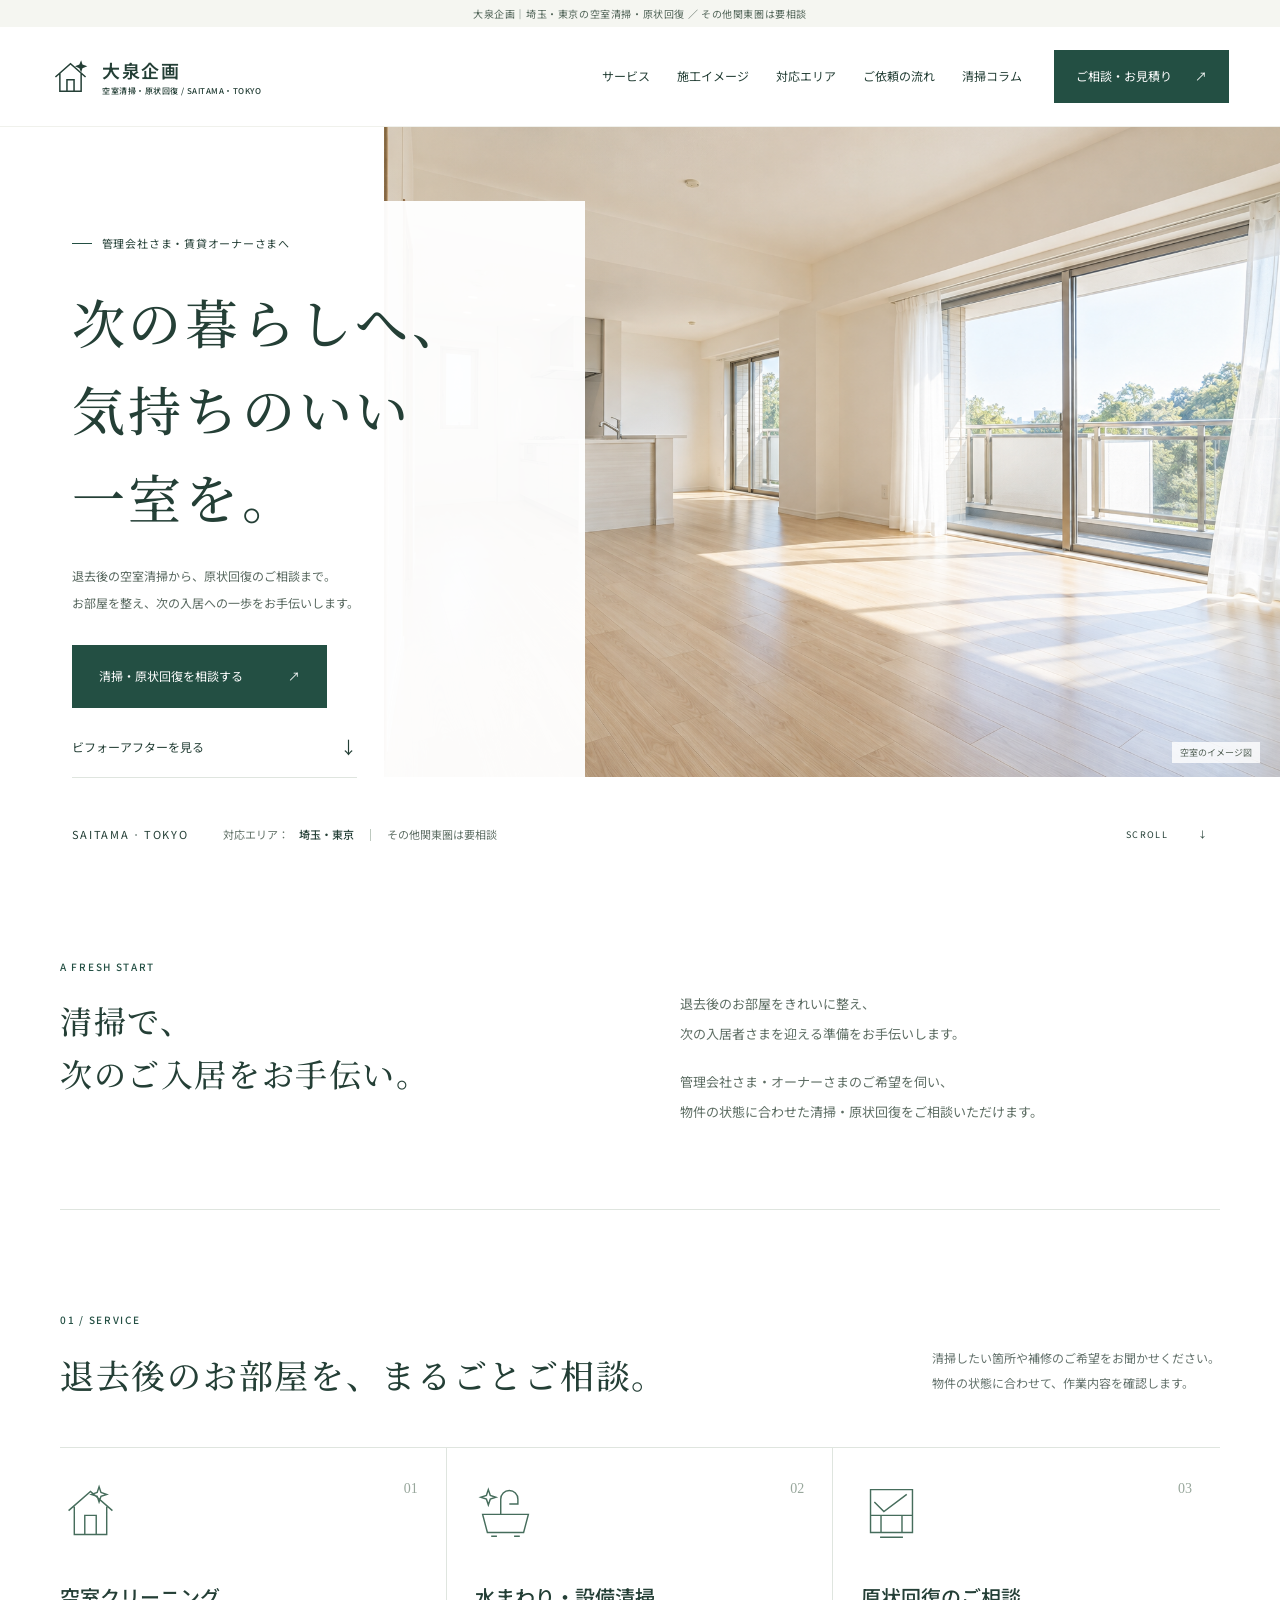
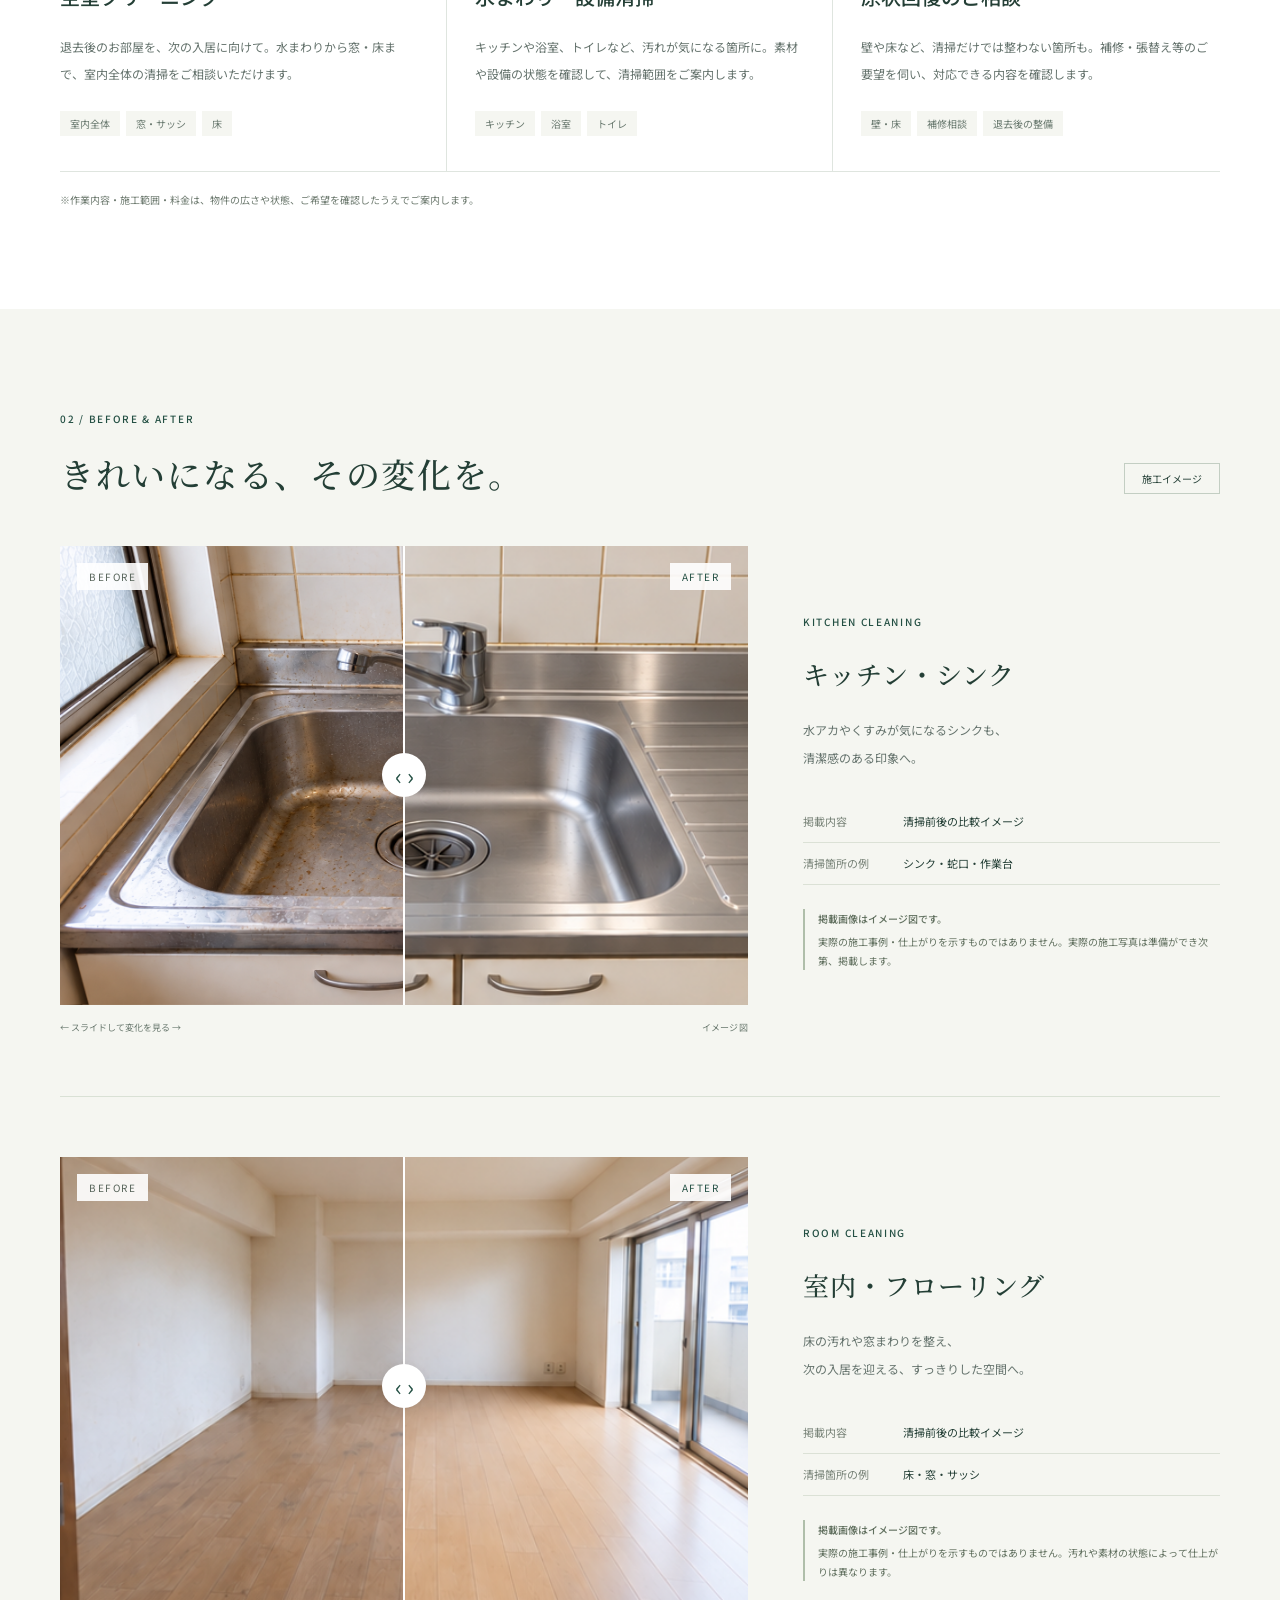
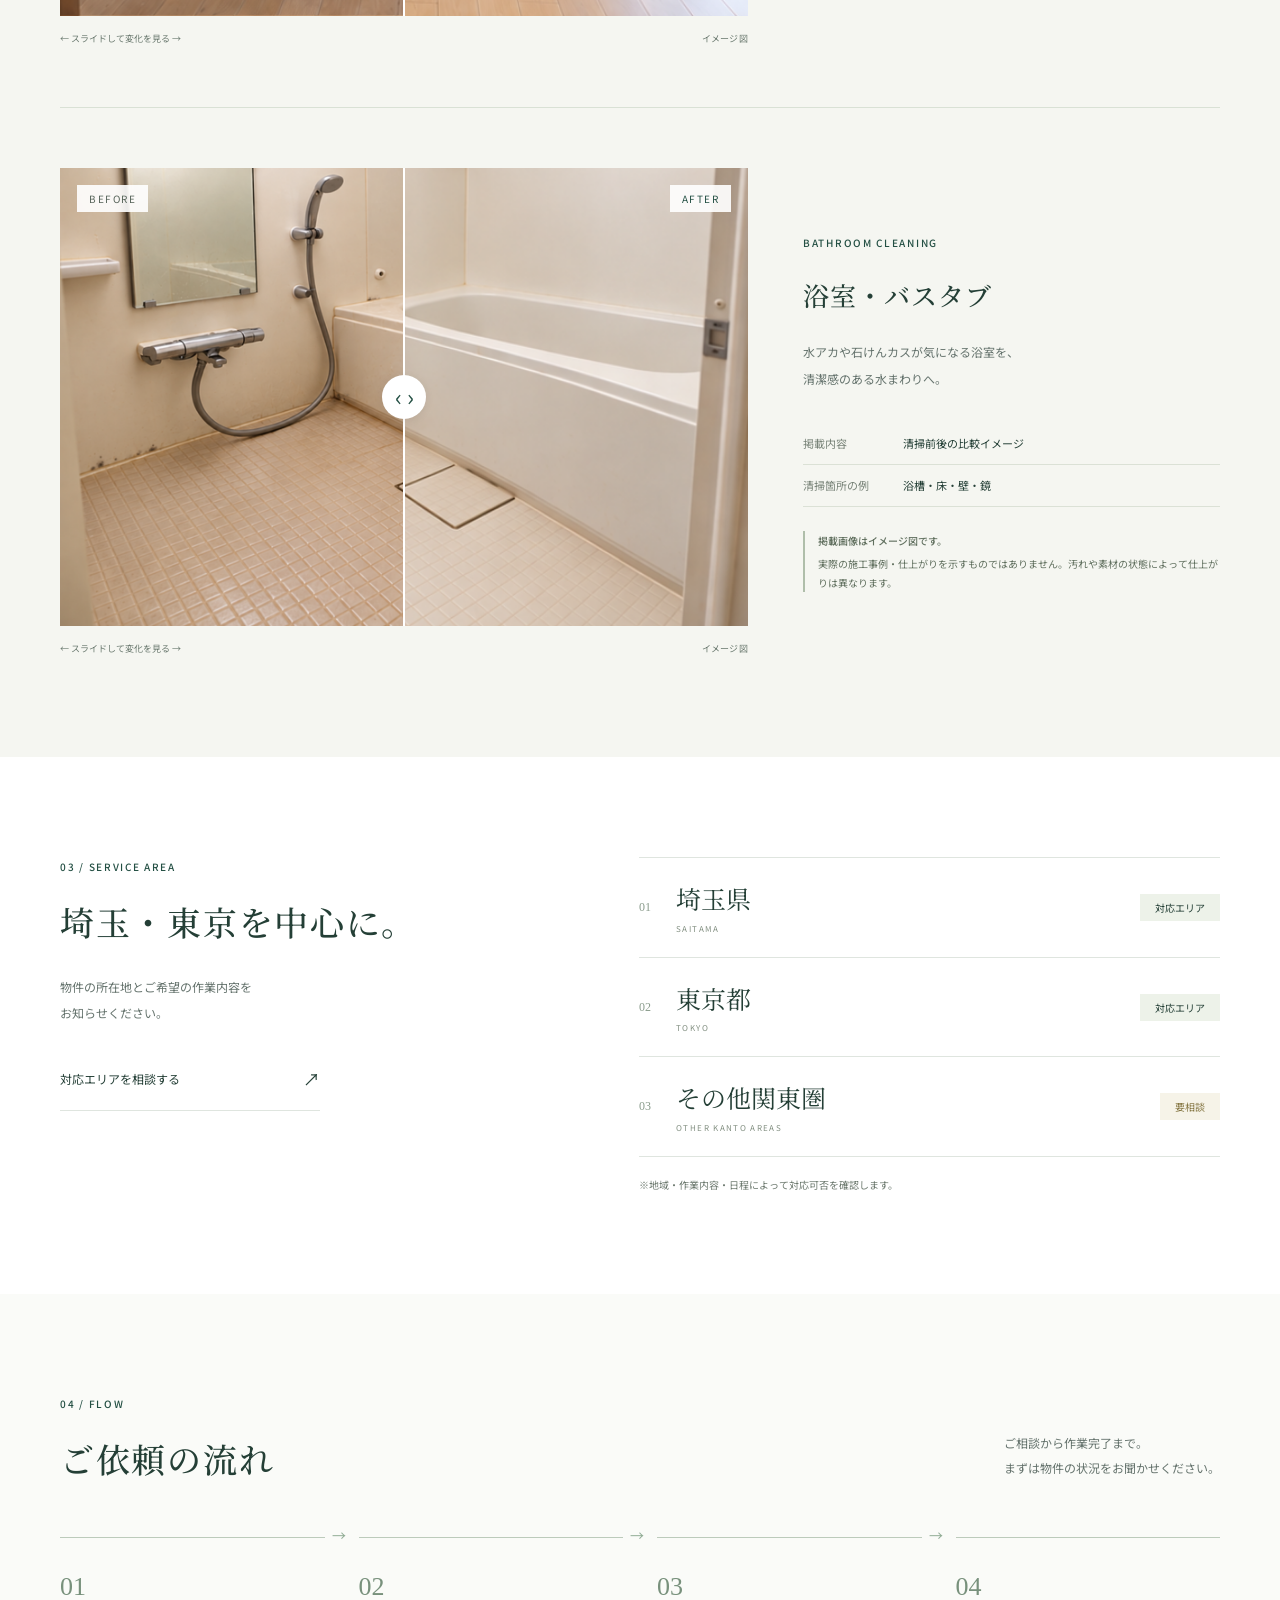
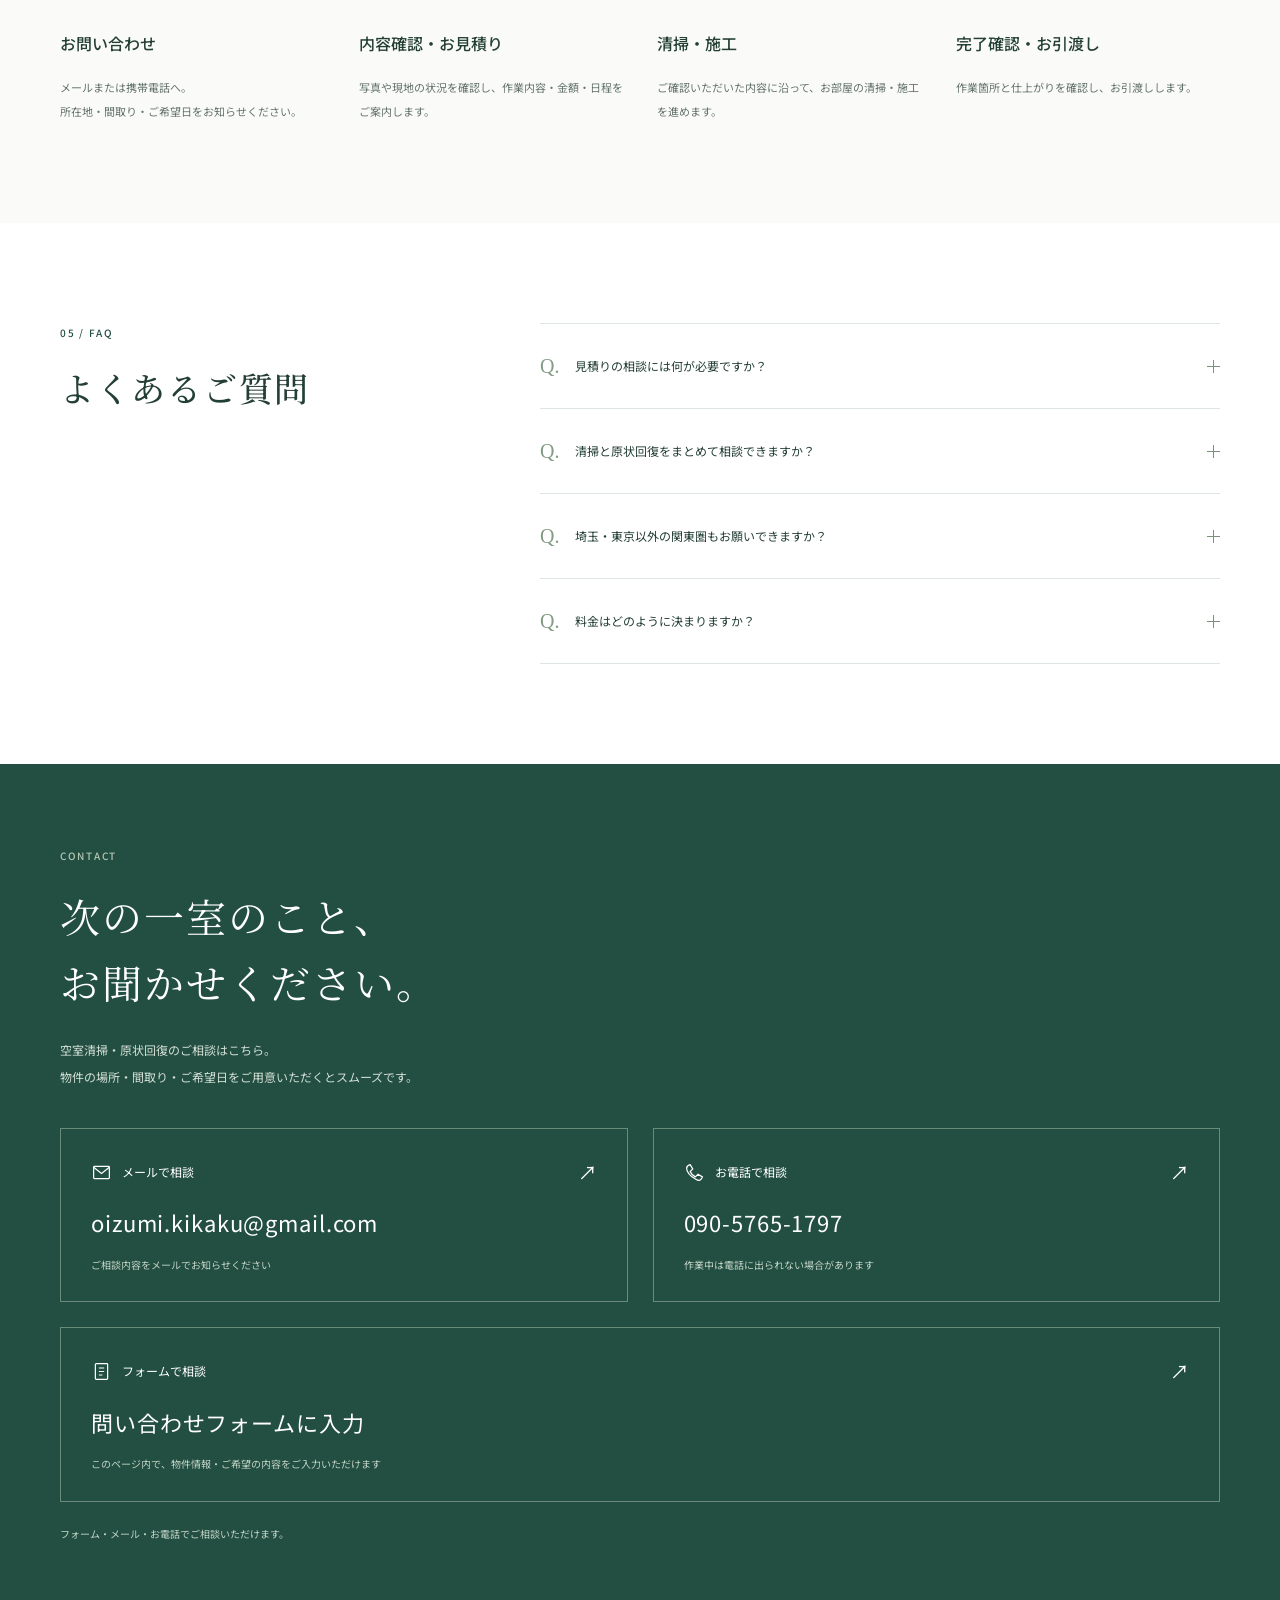
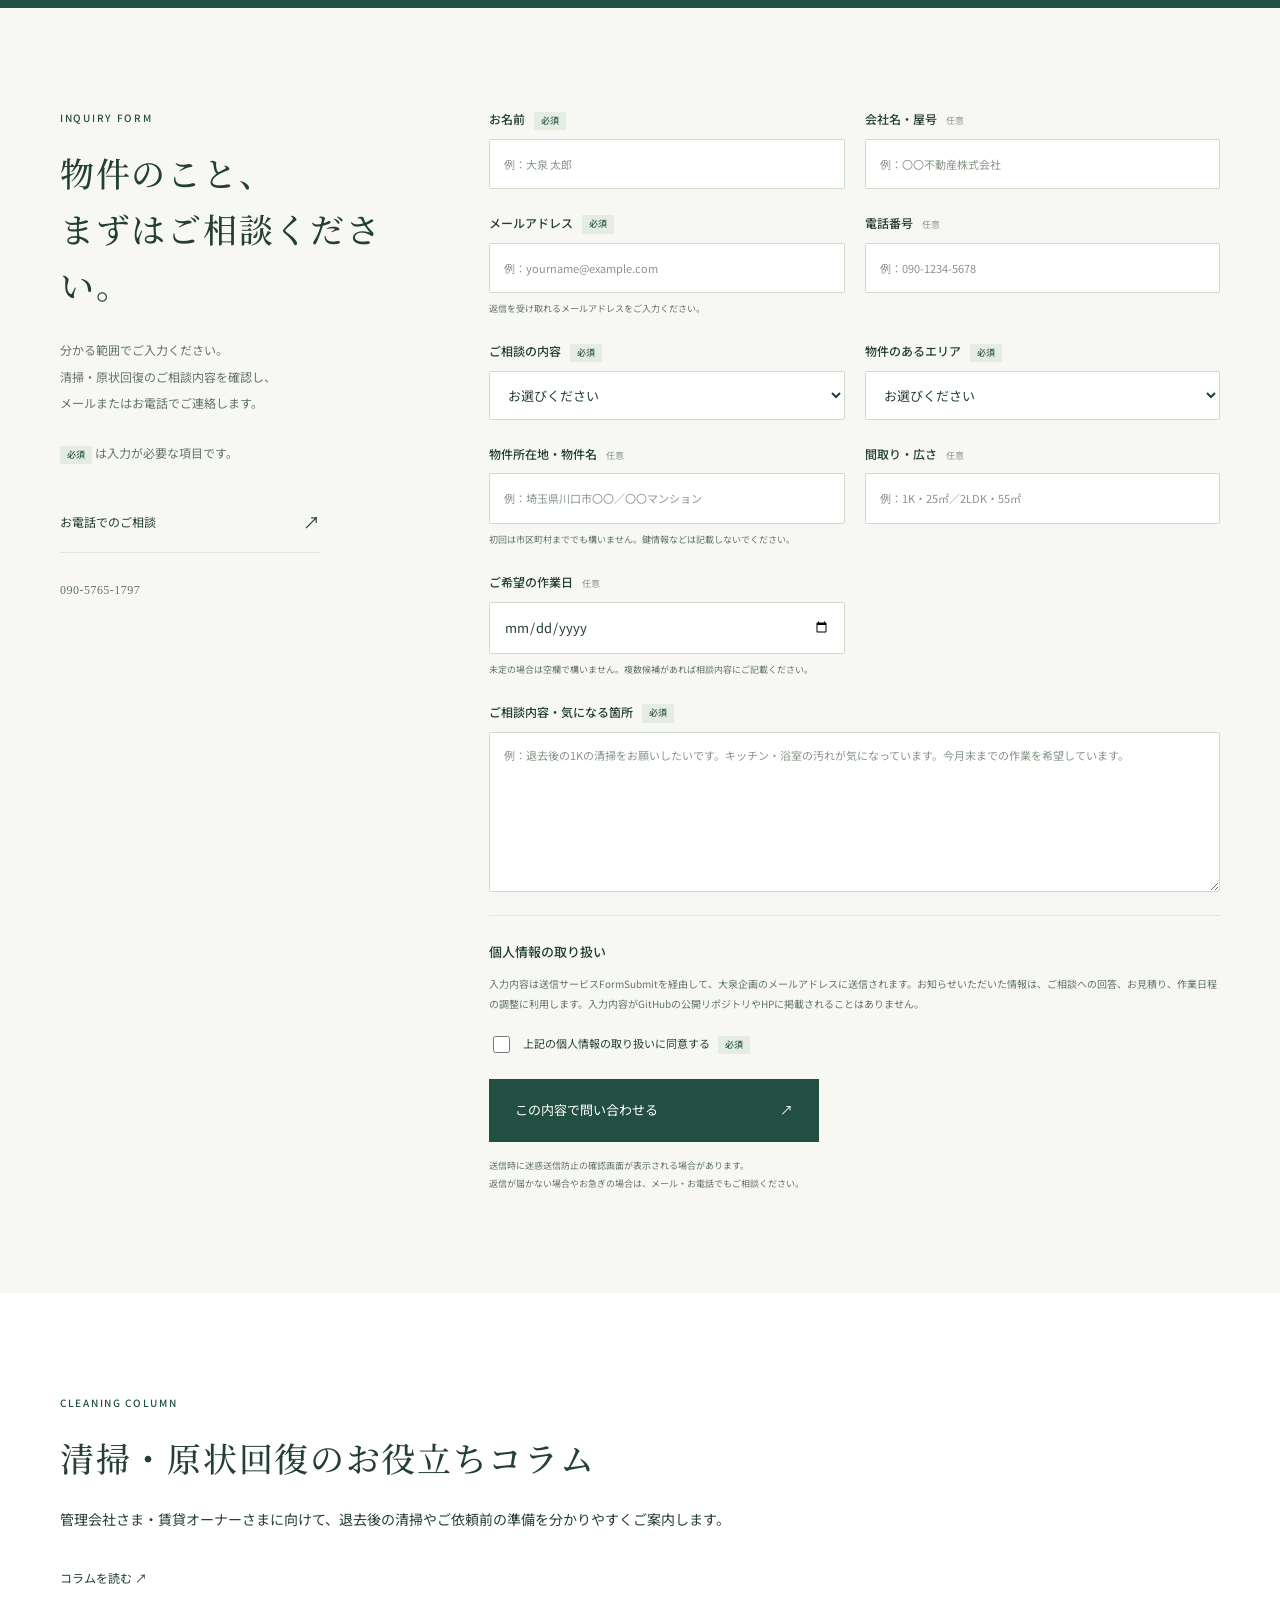
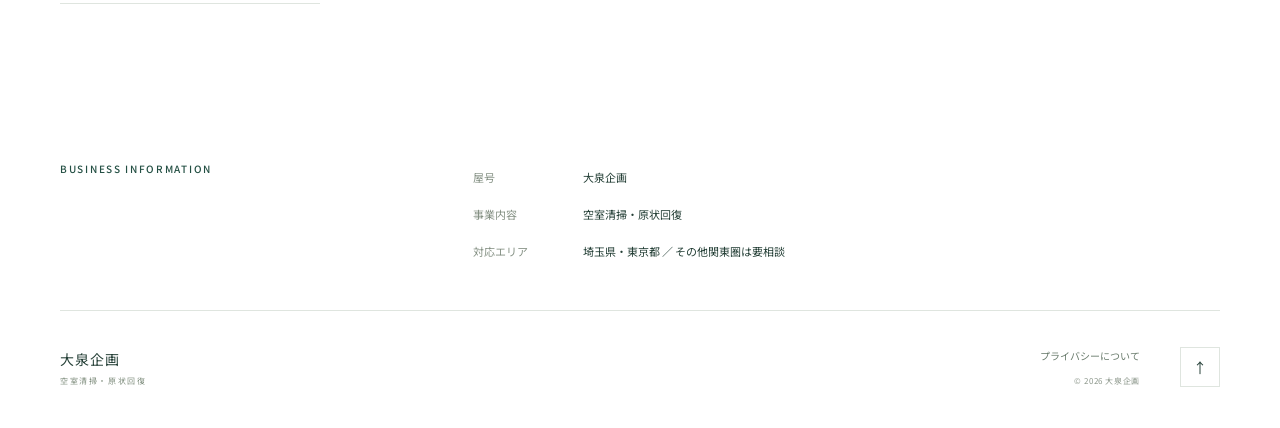
==== commit 02ff5d3d: "Add useful cleaning blog, first article, sitemap and search discovery foundations" ====
--- a/index.html
+++ b/index.html
@@ -9,7 +9,10 @@
   <link rel="preconnect" href="https://fonts.googleapis.com">
   <link rel="preconnect" href="https://fonts.gstatic.com" crossorigin>
   <link href="https://fonts.googleapis.com/css2?family=Noto+Sans+JP:wght@400;500;600;700&family=Noto+Serif+JP:wght@400;500;600&display=swap" rel="stylesheet">
+  <link rel="canonical" href="https://oizumikikaku.pages.dev/">
   <link rel="stylesheet" href="styles.css">
+  <link rel="alternate" type="application/rss+xml" title="大泉企画 清掃コラム" href="/feed.xml">
+  <script type="application/ld+json">{"@context":"https://schema.org","@type":"Organization","name":"大泉企画","url":"https://oizumikikaku.pages.dev/","email":"oizumi.kikaku@gmail.com","telephone":"+81-90-5765-1797","areaServed":["埼玉県","東京都"],"description":"埼玉県・東京都の空室清掃・原状回復。その他関東圏は要相談。"}</script>
   <script src="app.js?v=cloudflare-ready" defer></script>
 </head>
 <body>
@@ -19,11 +22,11 @@
     <svg viewBox="0 0 44 44" fill="none" aria-hidden="true"><path d="M5 22 22 7l17 15M10 18v20h24V18M18 38V25h8v13" stroke="currentColor" stroke-width="1.7"/><path d="m34 3 1.5 5L41 10l-5.5 2-1.5 5-2-5-5-2 5-2Z" fill="currentColor"/></svg>
     <span>大泉企画<small>空室清掃・原状回復 / SAITAMA・TOKYO</small></span>
   </a>
-  <nav class="desktop-nav" aria-label="メインナビゲーション"><a href="#service">サービス</a><a href="#works">施工イメージ</a><a href="#area">対応エリア</a><a href="#flow">ご依頼の流れ</a></nav>
+  <nav class="desktop-nav" aria-label="メインナビゲーション"><a href="#service">サービス</a><a href="#works">施工イメージ</a><a href="#area">対応エリア</a><a href="#flow">ご依頼の流れ</a><a href="/blog/">清掃コラム</a></nav>
   <a class="header-contact" href="#contact">ご相談・お見積り <span>↗</span></a>
   <button class="menu-toggle" aria-label="メニューを開く" aria-expanded="false" aria-controls="mobile-menu"><span></span><span></span></button>
 </header>
-<nav id="mobile-menu" class="mobile-menu" aria-label="スマートフォン用ナビゲーション" hidden><a href="#service">サービス</a><a href="#works">施工イメージ</a><a href="#area">対応エリア</a><a href="#flow">ご依頼の流れ</a><a href="#contact">ご相談・お見積り</a></nav>
+<nav id="mobile-menu" class="mobile-menu" aria-label="スマートフォン用ナビゲーション" hidden><a href="#service">サービス</a><a href="#works">施工イメージ</a><a href="#area">対応エリア</a><a href="#flow">ご依頼の流れ</a><a href="/blog/">清掃コラム</a><a href="#contact">ご相談・お見積り</a></nav>
 <main>
   <section id="top" class="hero">
     <div class="hero-photo"><img src="assets/hero.png" alt="やわらかな日差しが入る清潔な空室のイメージ（イメージ図）" fetchpriority="high"><span class="image-credit">空室のイメージ図</span></div>
@@ -90,8 +93,8 @@
 <div class="inquiry-field"><label for="inquiry-company">会社名・屋号 <span class="optional-mark">任意</span></label><input id="inquiry-company" type="text" name="会社名・屋号" autocomplete="organization" maxlength="150" placeholder="例：〇〇不動産株式会社"></div>
 <div class="inquiry-field"><label for="inquiry-email">メールアドレス <span class="required-mark">必須</span></label><input id="inquiry-email" type="email" name="email" autocomplete="email" maxlength="254" required placeholder="例：yourname@example.com"><small>返信を受け取れるメールアドレスをご入力ください。</small></div>
 <div class="inquiry-field"><label for="inquiry-phone">電話番号 <span class="optional-mark">任意</span></label><input id="inquiry-phone" type="tel" name="電話番号" autocomplete="tel" maxlength="30" placeholder="例：090-1234-5678"></div>
-<div class="inquiry-field"><label for="inquiry-service">ご相談の内容 <span class="required-mark">必須</span></label><select id="inquiry-service" name="相談内容の区分" required><option value="" disabled selected>お選びください</option>空室クリーニング</option><option>水まわり・設備清掃</option><option>原状回復</option><option>清掃と原状回復をまとめて相談</option><option>継続取引・協力業者のご相談</option><option>その他・内容から相談したい</option></select></div>
-<div class="inquiry-field"><label for="inquiry-area">物件のあるエリア <span class="required-mark">必須</span></label><select id="inquiry-area" name="物件エリア" required><option value="" disabled selected>お選びください</option>埼玉県</option><option>東京都</option><option>その他関東圏（要相談）</option><option>物件未定・その他のご相談</option></select></div>
+<div class="inquiry-field"><label for="inquiry-service">ご相談の内容 <span class="required-mark">必須</span></label><select id="inquiry-service" name="相談内容の区分" required><option value="" disabled selected>お選びください</option><option value="空室クリーニング">空室クリーニング</option><option>水まわり・設備清掃</option><option>原状回復</option><option>清掃と原状回復をまとめて相談</option><option>継続取引・協力業者のご相談</option><option>その他・内容から相談したい</option></select></div>
+<div class="inquiry-field"><label for="inquiry-area">物件のあるエリア <span class="required-mark">必須</span></label><select id="inquiry-area" name="物件エリア" required><option value="" disabled selected>お選びください</option><option value="埼玉県">埼玉県</option><option>東京都</option><option>その他関東圏（要相談）</option><option>物件未定・その他のご相談</option></select></div>
 <div class="inquiry-field"><label for="inquiry-location">物件所在地・物件名 <span class="optional-mark">任意</span></label><input id="inquiry-location" type="text" name="物件所在地・物件名" maxlength="200" placeholder="例：埼玉県川口市〇〇／〇〇マンション"><small>初回は市区町村まででも構いません。鍵情報などは記載しないでください。</small></div>
 <div class="inquiry-field"><label for="inquiry-layout">間取り・広さ <span class="optional-mark">任意</span></label><input id="inquiry-layout" type="text" name="間取り・広さ" maxlength="100" placeholder="例：1K・25㎡／2LDK・55㎡"></div>
 <div class="inquiry-field"><label for="inquiry-date">ご希望の作業日 <span class="optional-mark">任意</span></label><input id="inquiry-date" type="date" name="希望作業日"><small>未定の場合は空欄で構いません。複数候補があれば相談内容にご記載ください。</small></div>
@@ -100,6 +103,7 @@
 <div class="inquiry-submit-row inquiry-field-wide"><button class="button primary inquiry-submit" type="submit">この内容で問い合わせる <span>↗</span></button><p>送信時に迷惑送信防止の確認画面が表示される場合があります。<br>返信が届かない場合やお急ぎの場合は、メール・お電話でもご相談ください。</p></div>
 </form></div></section>
 
+<section class="wrap section-space" aria-labelledby="column-title"><p class="section-kicker">CLEANING COLUMN</p><h2 id="column-title">清掃・原状回復のお役立ちコラム</h2><p style="margin:20px 0">管理会社さま・賃貸オーナーさまに向けて、退去後の清掃やご依頼前の準備を分かりやすくご案内します。</p><a class="text-link" href="/blog/">コラムを読む ↗</a></section>
 <section class="business-info wrap"><p class="section-kicker">BUSINESS INFORMATION</p><dl><div><dt>屋号</dt><dd>大泉企画</dd></div><div><dt>事業内容</dt><dd>空室清掃・原状回復</dd></div><div><dt>対応エリア</dt><dd>埼玉県・東京都 ／ その他関東圏は要相談</dd></div></dl></section>
 </main>
 <footer class="site-footer wrap"><a class="footer-brand" href="#top">大泉企画<small>空室清掃・原状回復</small></a><div><button type="button" id="privacy-button">プライバシーについて</button><small>© <span id="year">2026</span> 大泉企画</small></div><a href="#top" class="back-top" aria-label="ページ上部へ">↑</a></footer>
--- a/styles.css
+++ b/styles.css
@@ -13,3 +13,17 @@
 
 /* On-page enquiry form */
 .inquiry-section{background:#f7f8f4;scroll-margin-top:24px}.inquiry-layout{display:grid;grid-template-columns:.8fr 1.6fr;gap:64px;align-items:start}.inquiry-intro>p:not(.section-kicker){font-size:12px;color:var(--muted);margin-top:24px;line-height:2.2}.inquiry-intro .text-link{margin-top:25px}.inquiry-intro .inquiry-phone{font-family:Georgia,serif;font-size:23px;letter-spacing:.04em;margin-top:10px;color:var(--green)}.inquiry-required-note>span,.required-mark{display:inline-block;background:#e5ede3;color:#315c46;font-size:9px;font-weight:500;padding:1px 7px;line-height:1.8;margin-left:6px;vertical-align:middle}.inquiry-required-note>span{margin-left:0}.optional-mark{font-size:9px;color:#8a958b;font-weight:400;margin-left:6px}.inquiry-form{display:grid;grid-template-columns:1fr 1fr;gap:23px 20px;min-width:0}.inquiry-field{display:flex;flex-direction:column;gap:8px;min-width:0}.inquiry-field>label{font-size:12px;font-weight:500}.inquiry-field input,.inquiry-field select,.inquiry-field textarea{width:100%;min-width:0;border:1px solid #cfdacf;border-radius:2px;background:#fff;padding:13px 14px;font:inherit;font-size:13px;color:var(--ink);line-height:1.7}.inquiry-field input::placeholder,.inquiry-field textarea::placeholder{color:#889589;font-size:11px}.inquiry-field textarea{resize:vertical;min-height:145px}.inquiry-field small{font-size:9px;color:var(--muted);line-height:1.8}.inquiry-field-wide{grid-column:1/-1}.inquiry-privacy{border-top:1px solid var(--line);padding-top:23px;line-height:2}.inquiry-privacy h3{font-size:13px;margin-bottom:9px}.inquiry-privacy>p{font-size:10px;color:var(--muted)}.privacy-consent{display:flex;align-items:flex-start;gap:10px;font-size:11px;margin-top:18px;cursor:pointer}.privacy-consent>input{width:17px;height:17px;flex-shrink:0;margin-top:4px;accent-color:var(--green)}.inquiry-submit{border:0;min-height:55px;width:100%;max-width:330px;font-size:13px}.inquiry-submit-row>p{font-size:9px;line-height:2;color:var(--muted);margin-top:15px}.form-honeypot{display:none!important}.thanks-page{background:var(--cream);min-height:100vh;display:grid;place-items:center;padding:35px 22px}.thanks-card{max-width:650px;background:white;border:1px solid var(--line);padding:55px;width:100%}.thanks-card>p{font-size:13px;color:var(--muted);margin-top:20px;line-height:2.2}.thanks-card .button{margin-top:30px}.thanks-contact{padding-top:20px;border-top:1px solid var(--line)}@media(max-width:860px){.inquiry-layout{grid-template-columns:1fr;gap:35px}.inquiry-intro h2 br{display:none}.inquiry-intro>p:not(.section-kicker){margin-top:16px}.inquiry-intro .text-link,.inquiry-intro .inquiry-phone{display:none}}@media(max-width:600px){.inquiry-form{grid-template-columns:1fr;gap:20px}.inquiry-field input,.inquiry-field select,.inquiry-field textarea{font-size:16px;padding:12px}.inquiry-field input::placeholder,.inquiry-field textarea::placeholder{font-size:11px}.inquiry-layout{gap:30px}.inquiry-intro h2{font-size:25px}.inquiry-intro h2 br{display:block}.privacy-consent{font-size:10px}.inquiry-privacy>p{font-size:10px}.inquiry-submit{max-width:none}.thanks-card{padding:30px 23px}.thanks-card h1{font-size:28px}.thanks-card>p{font-size:12px}}
+
+/* Natural cleaning illustrations: shared atlas, three equal rows. */
+.comparison .comparison-image{background-image:url('assets/cleaning-natural-v3.png');background-size:200% 300%}
+.comparison .before{background-position:left top}.comparison .after{background-position:right top}
+.comparison-room .before{background-position:left center}.comparison-room .after{background-position:right center}
+.comparison-bath .before{background-position:left bottom}.comparison-bath .after{background-position:right bottom}
+
+.comparison{aspect-ratio:1.5}
+
+/* Each comparison panel is a separate image, preventing adjacent rows from bleeding. */
+.comparison .comparison-image{background-size:cover;background-position:center;background-repeat:no-repeat}
+.comparison .before{background-image:url('assets/kitchen-before-v5.png')}.comparison .after{background-image:url('assets/kitchen-after-v4.png')}
+.comparison-room .before{background-image:url('assets/room-before-v4.png')}.comparison-room .after{background-image:url('assets/room-after-v4.png')}
+.comparison-bath .before{background-image:url('assets/bath-before-mild-mold-v6.png')}.comparison-bath .after{background-image:url('assets/bath-after-v4.png')}
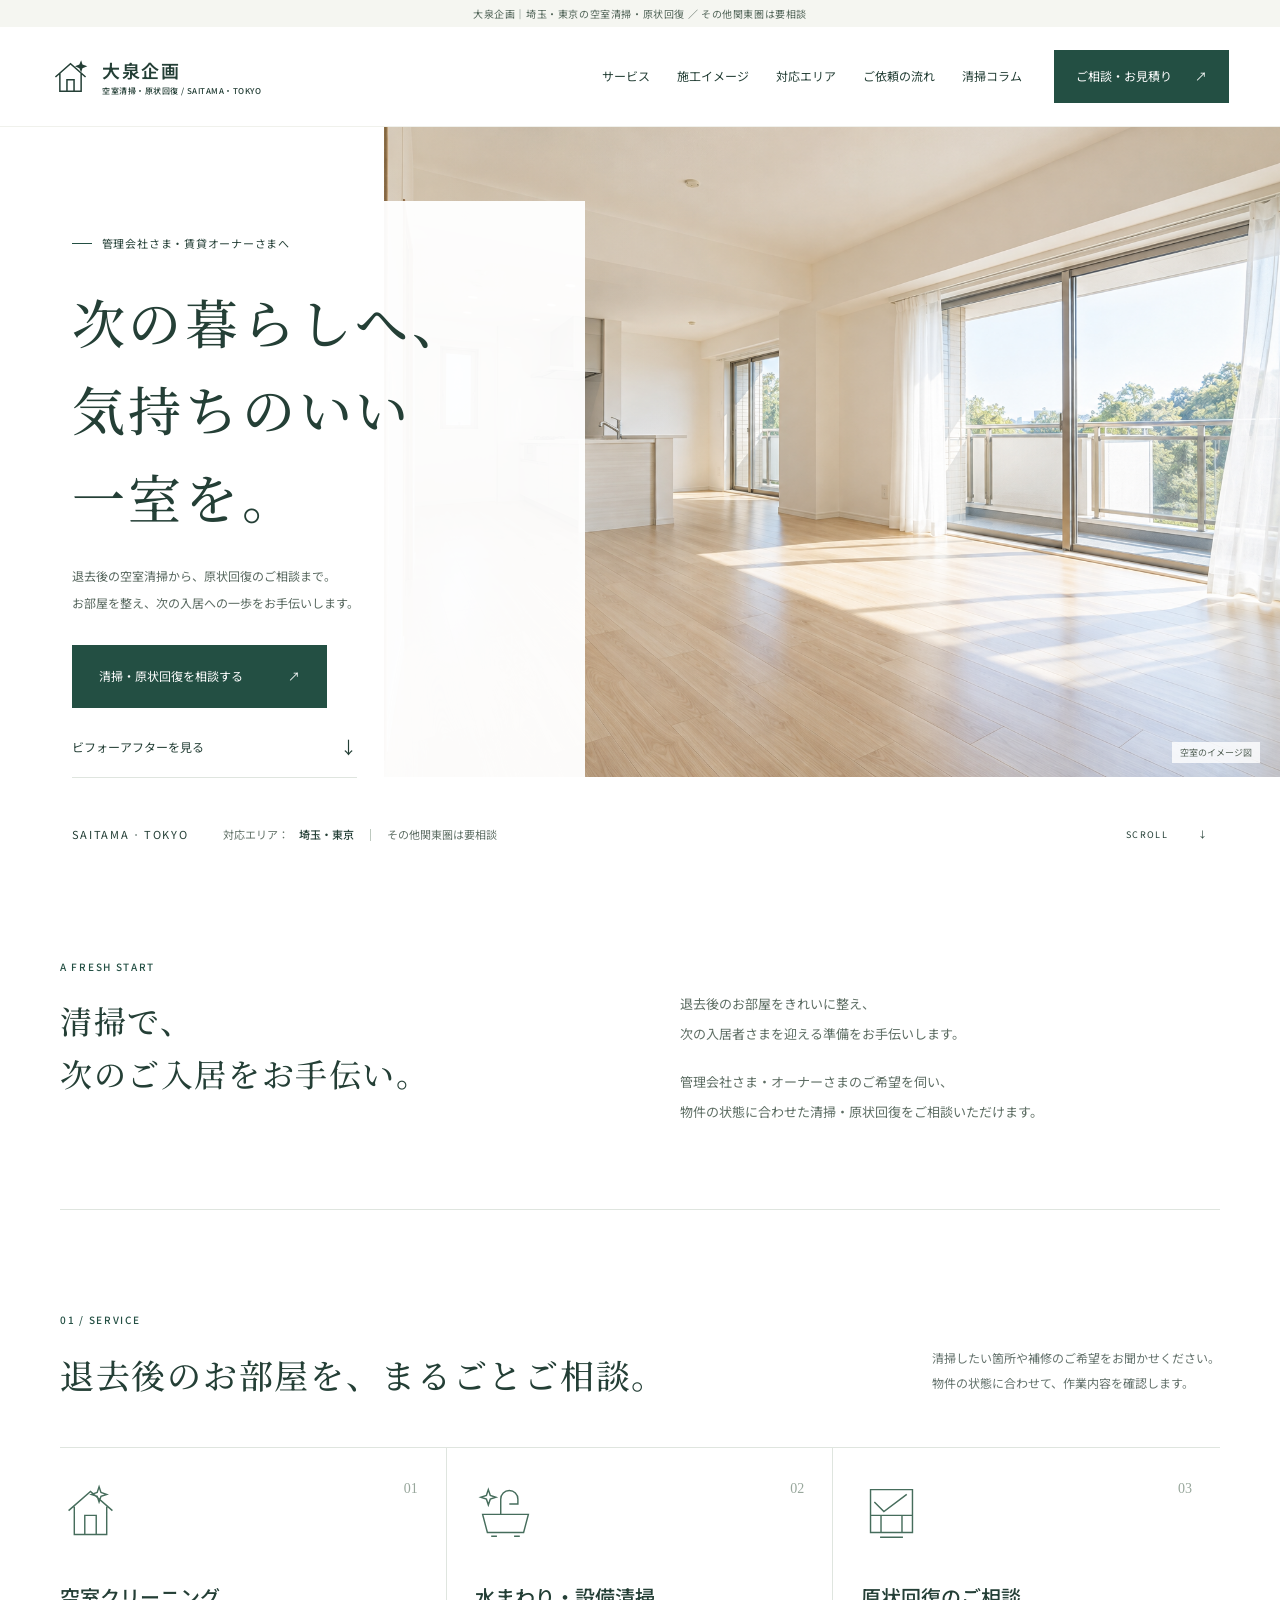
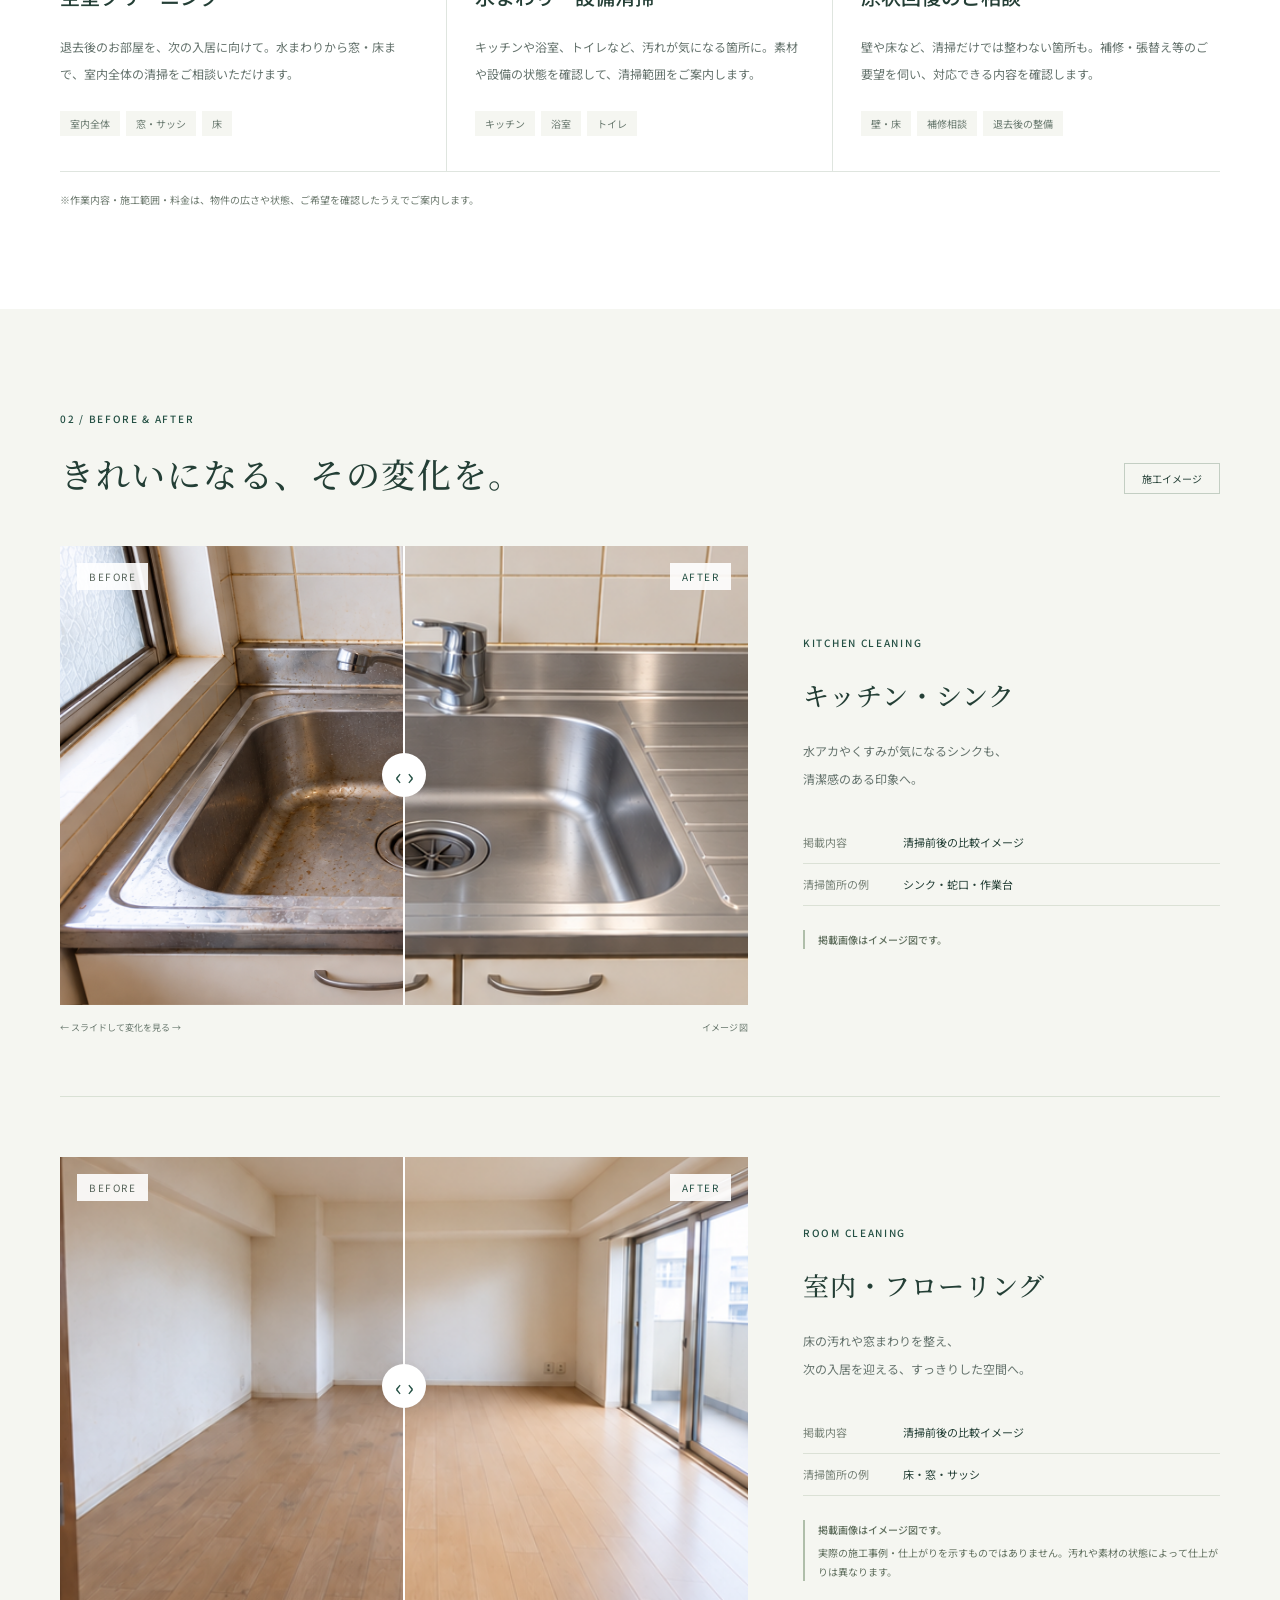
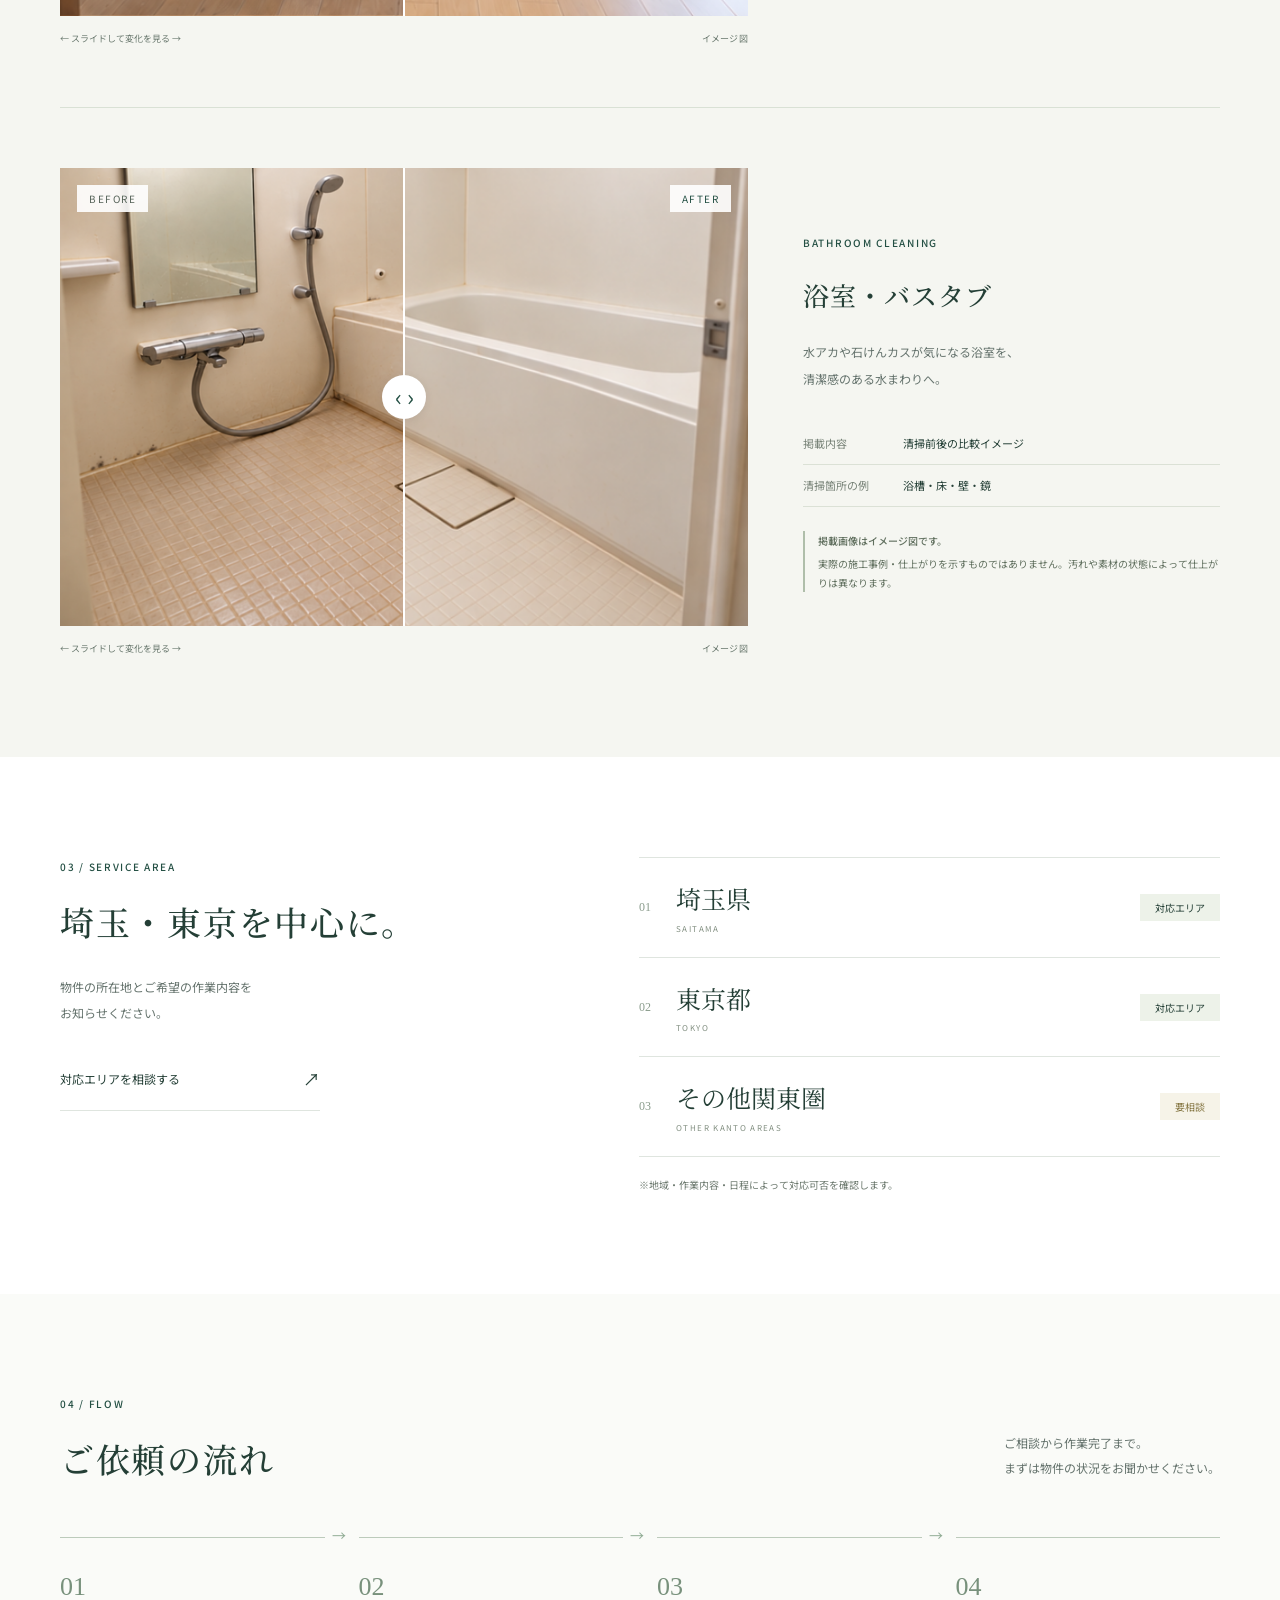
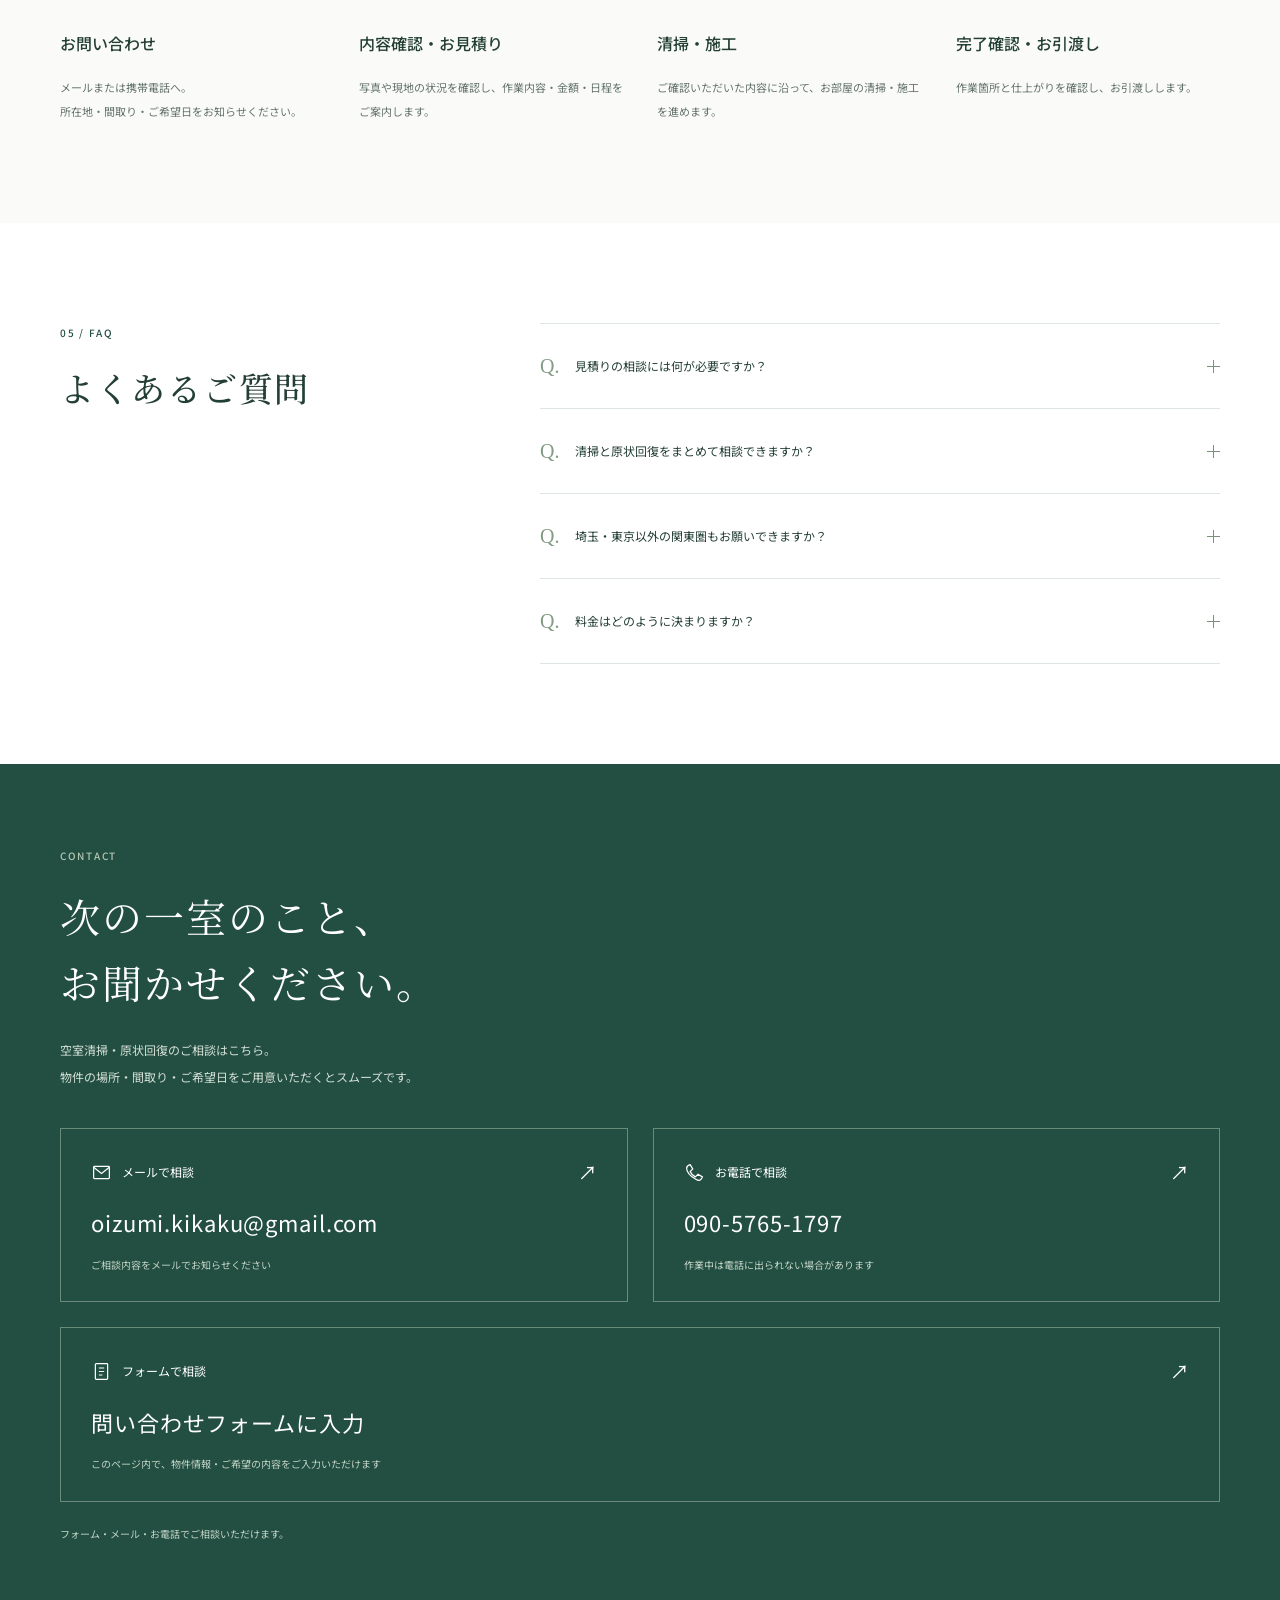
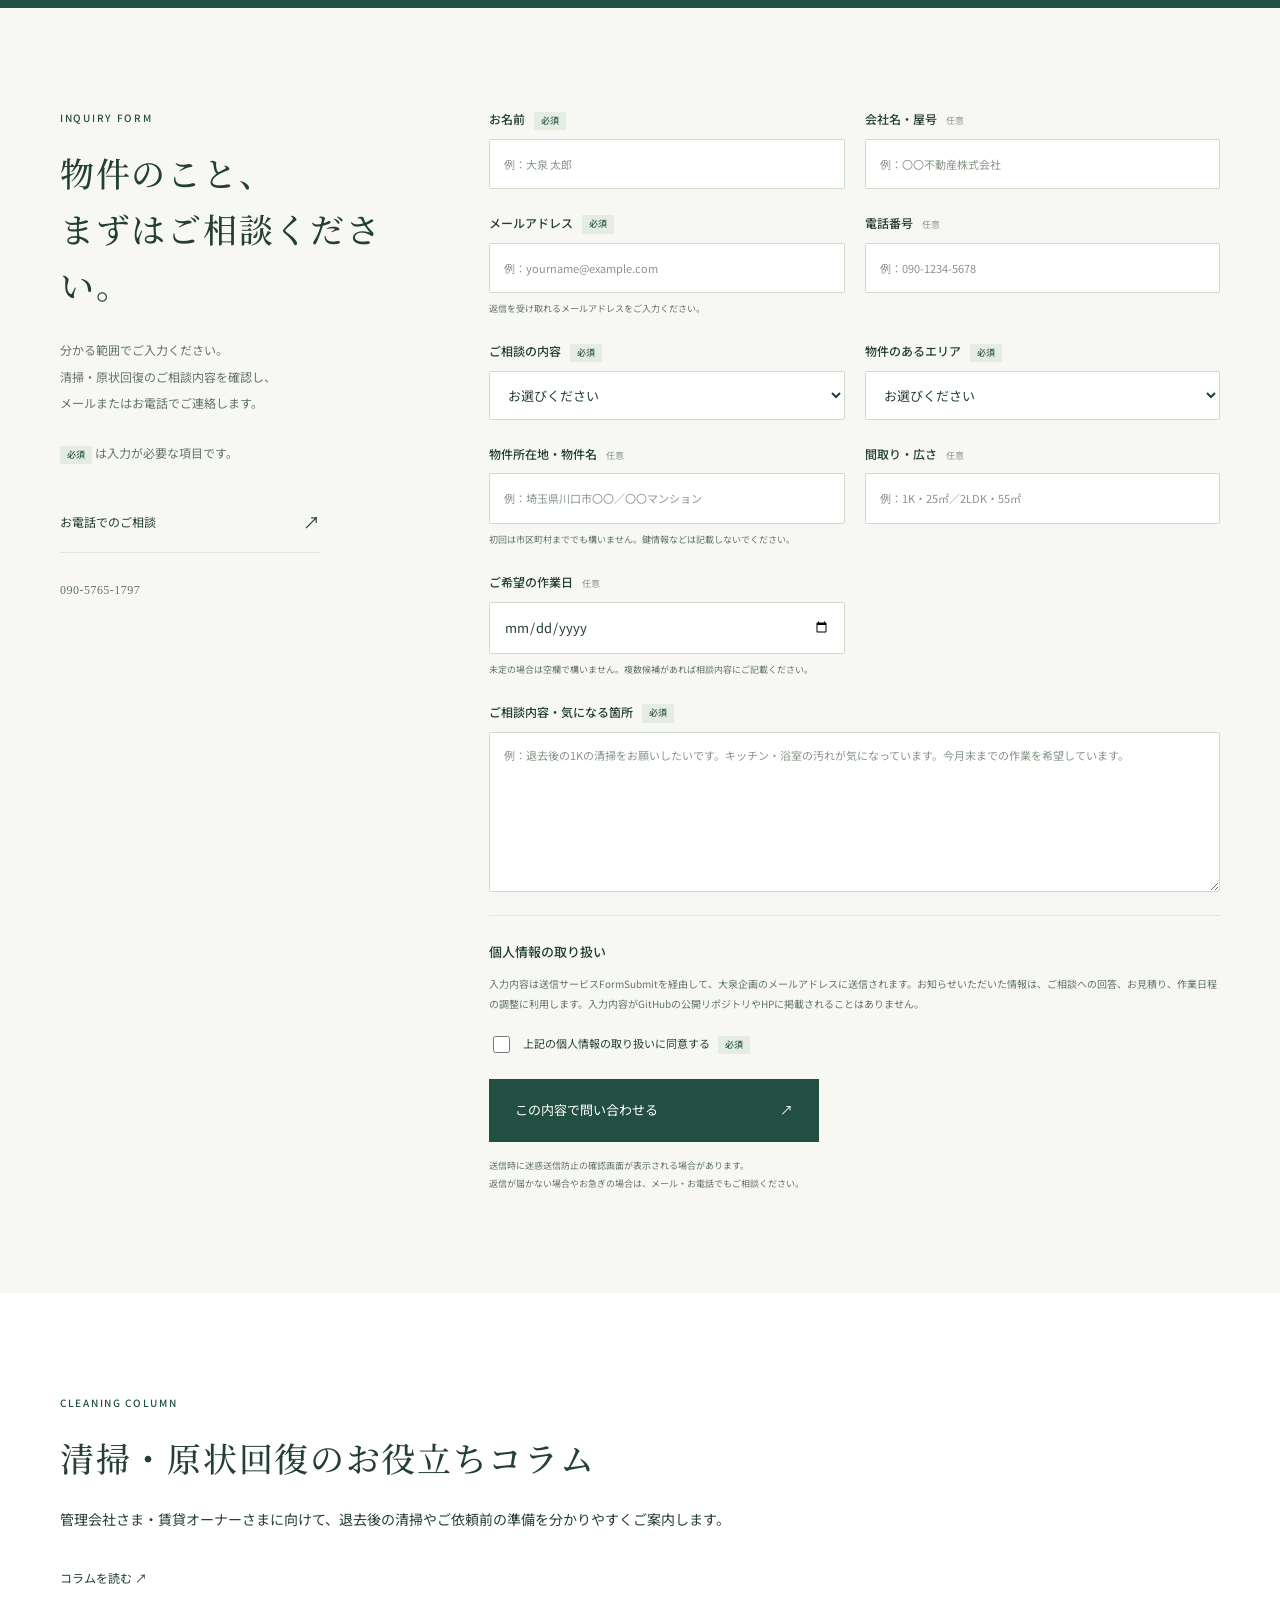
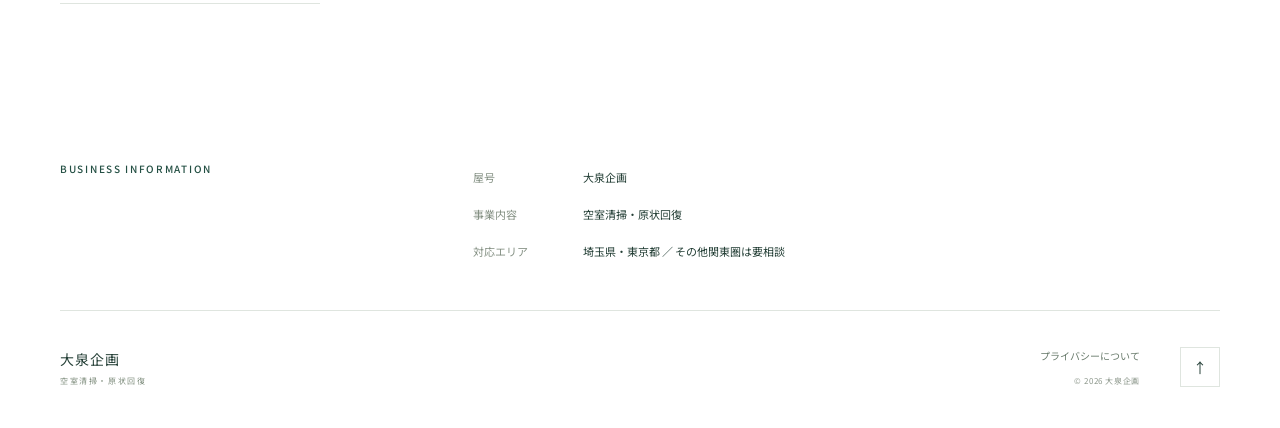
==== commit ffdc8301: "Remove requested construction photo preparation note while retaining illustration label" ====
--- a/index.html
+++ b/index.html
@@ -1,6 +1,7 @@
 <!doctype html>
 <html lang="ja">
 <head>
+  <meta name="google-site-verification" content="dokCG7B8s4k_heJLQi7DWKUcPR9jm0vzatLalMDQLHc" />
   <meta charset="utf-8">
   <meta name="viewport" content="width=device-width,initial-scale=1">
   <meta name="description" content="埼玉・東京の空室清掃・原状回復のご相談。退去後のお部屋を、次の暮らしへ。その他関東圏は要相談。">
@@ -65,7 +66,7 @@
           </div>
           <div class="comparison-help"><span>← スライドして変化を見る →</span><span>イメージ図</span></div>
         </div>
-        <div class="work-copy"><p class="section-kicker">KITCHEN CLEANING</p><h3>キッチン・シンク</h3><p>水アカやくすみが気になるシンクも、<br>清潔感のある印象へ。</p><dl><div><dt>掲載内容</dt><dd>清掃前後の比較イメージ</dd></div><div><dt>清掃箇所の例</dt><dd>シンク・蛇口・作業台</dd></div></dl><div class="sample-disclaimer"><b>掲載画像はイメージ図です。</b><p>実際の施工事例・仕上がりを示すものではありません。実際の施工写真は準備ができ次第、掲載します。</p></div></div>
+        <div class="work-copy"><p class="section-kicker">KITCHEN CLEANING</p><h3>キッチン・シンク</h3><p>水アカやくすみが気になるシンクも、<br>清潔感のある印象へ。</p><dl><div><dt>掲載内容</dt><dd>清掃前後の比較イメージ</dd></div><div><dt>清掃箇所の例</dt><dd>シンク・蛇口・作業台</dd></div></dl><div class="sample-disclaimer"><b>掲載画像はイメージ図です。</b></div></div>
       </div>
 <article class="work-layout work-additional"><div class="comparison-container"><div class="comparison comparison-room" style="--position:50%" role="group" aria-label="室内・フローリングの清掃前後のイメージ図。スライダーで比較できます。"><div class="comparison-image after"></div><div class="comparison-image before"></div><span class="compare-label label-before">BEFORE</span><span class="compare-label label-after">AFTER</span><div class="comparison-divider"><span>‹ ›</span></div><input type="range" min="0" max="100" value="50" aria-label="室内・フローリングの清掃前後のイメージ図を比較" aria-valuetext="清掃前50%、清掃後50%"></div><div class="comparison-help"><span>← スライドして変化を見る →</span><span>イメージ図</span></div></div><div class="work-copy"><p class="section-kicker">ROOM CLEANING</p><h3>室内・フローリング</h3><p>床の汚れや窓まわりを整え、<br>次の入居を迎える、すっきりした空間へ。</p><dl><div><dt>掲載内容</dt><dd>清掃前後の比較イメージ</dd></div><div><dt>清掃箇所の例</dt><dd>床・窓・サッシ</dd></div></dl><div class="sample-disclaimer"><b>掲載画像はイメージ図です。</b><p>実際の施工事例・仕上がりを示すものではありません。汚れや素材の状態によって仕上がりは異なります。</p></div></div></article>
 <article class="work-layout work-additional"><div class="comparison-container"><div class="comparison comparison-bath" style="--position:50%" role="group" aria-label="浴室・バスタブの清掃前後のイメージ図。スライダーで比較できます。"><div class="comparison-image after"></div><div class="comparison-image before"></div><span class="compare-label label-before">BEFORE</span><span class="compare-label label-after">AFTER</span><div class="comparison-divider"><span>‹ ›</span></div><input type="range" min="0" max="100" value="50" aria-label="浴室・バスタブの清掃前後のイメージ図を比較" aria-valuetext="清掃前50%、清掃後50%"></div><div class="comparison-help"><span>← スライドして変化を見る →</span><span>イメージ図</span></div></div><div class="work-copy"><p class="section-kicker">BATHROOM CLEANING</p><h3>浴室・バスタブ</h3><p>水アカや石けんカスが気になる浴室を、<br>清潔感のある水まわりへ。</p><dl><div><dt>掲載内容</dt><dd>清掃前後の比較イメージ</dd></div><div><dt>清掃箇所の例</dt><dd>浴槽・床・壁・鏡</dd></div></dl><div class="sample-disclaimer"><b>掲載画像はイメージ図です。</b><p>実際の施工事例・仕上がりを示すものではありません。汚れや素材の状態によって仕上がりは異なります。</p></div></div></article>
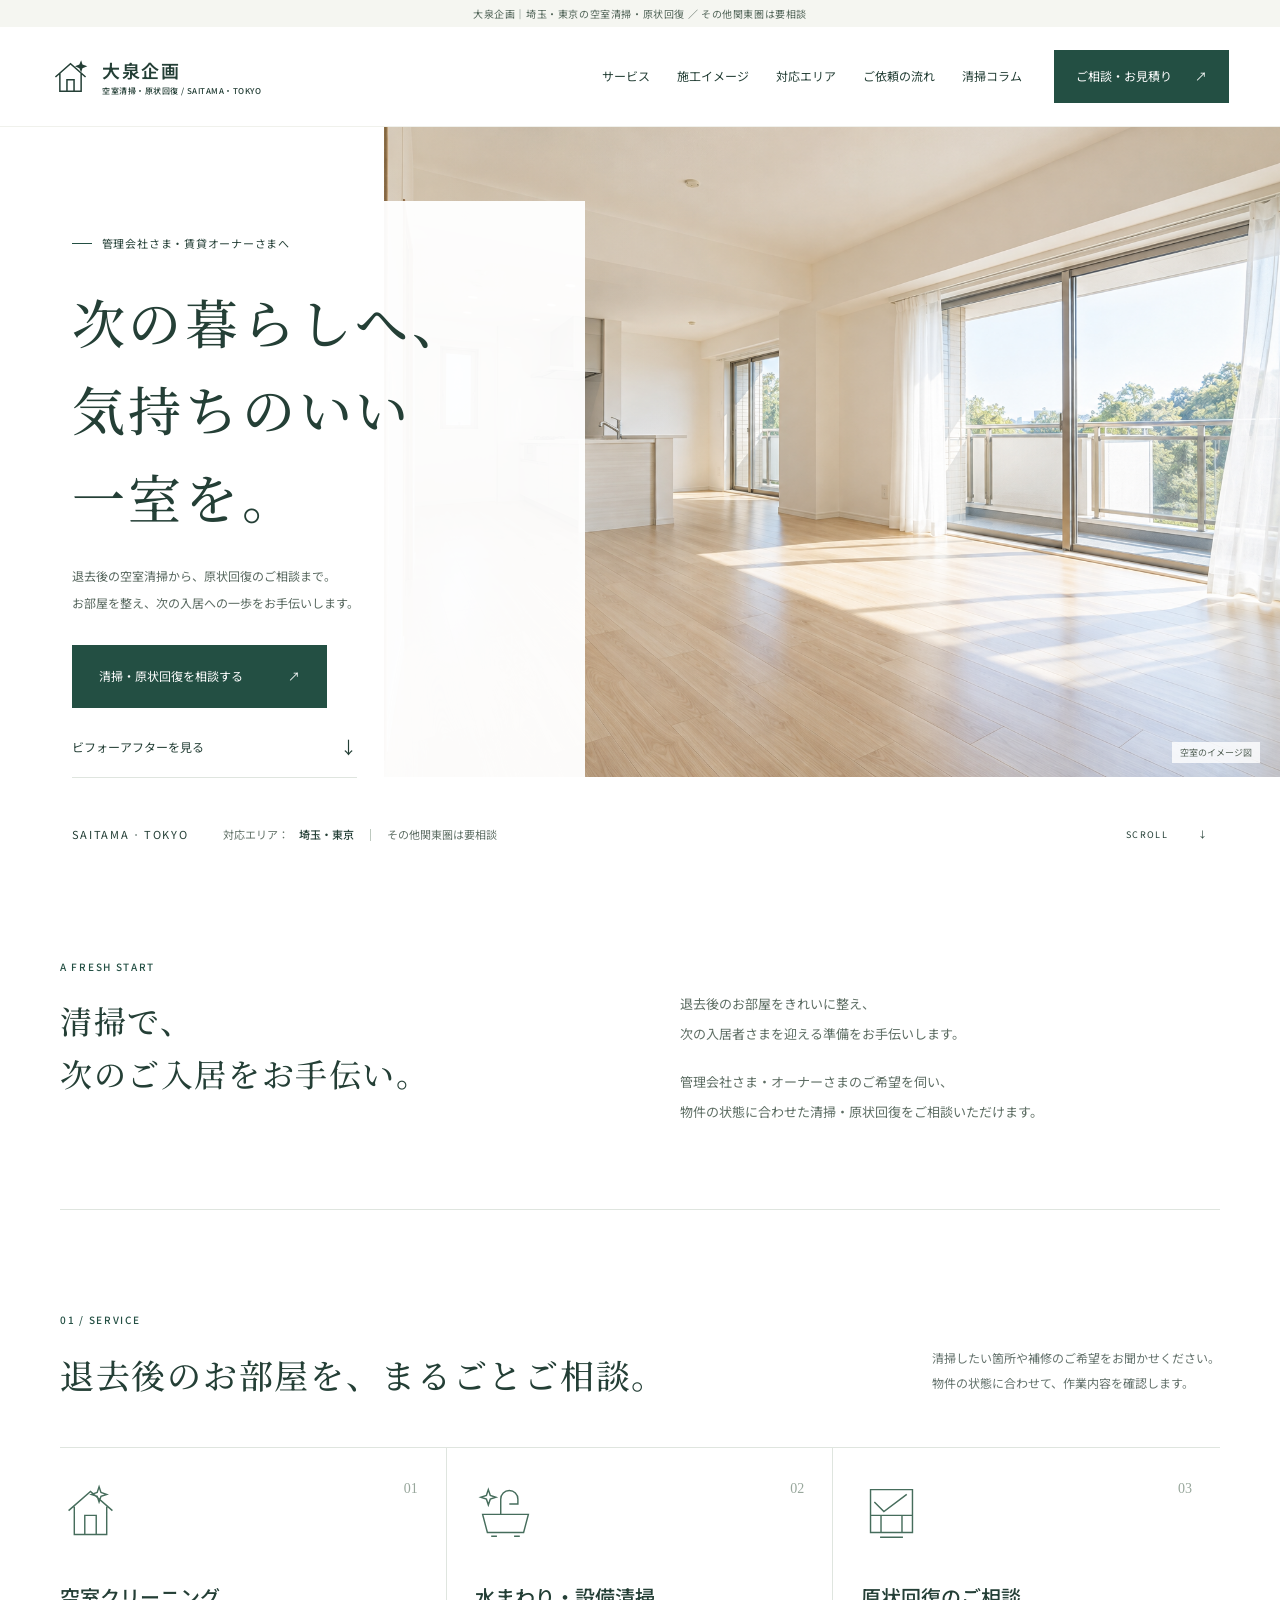
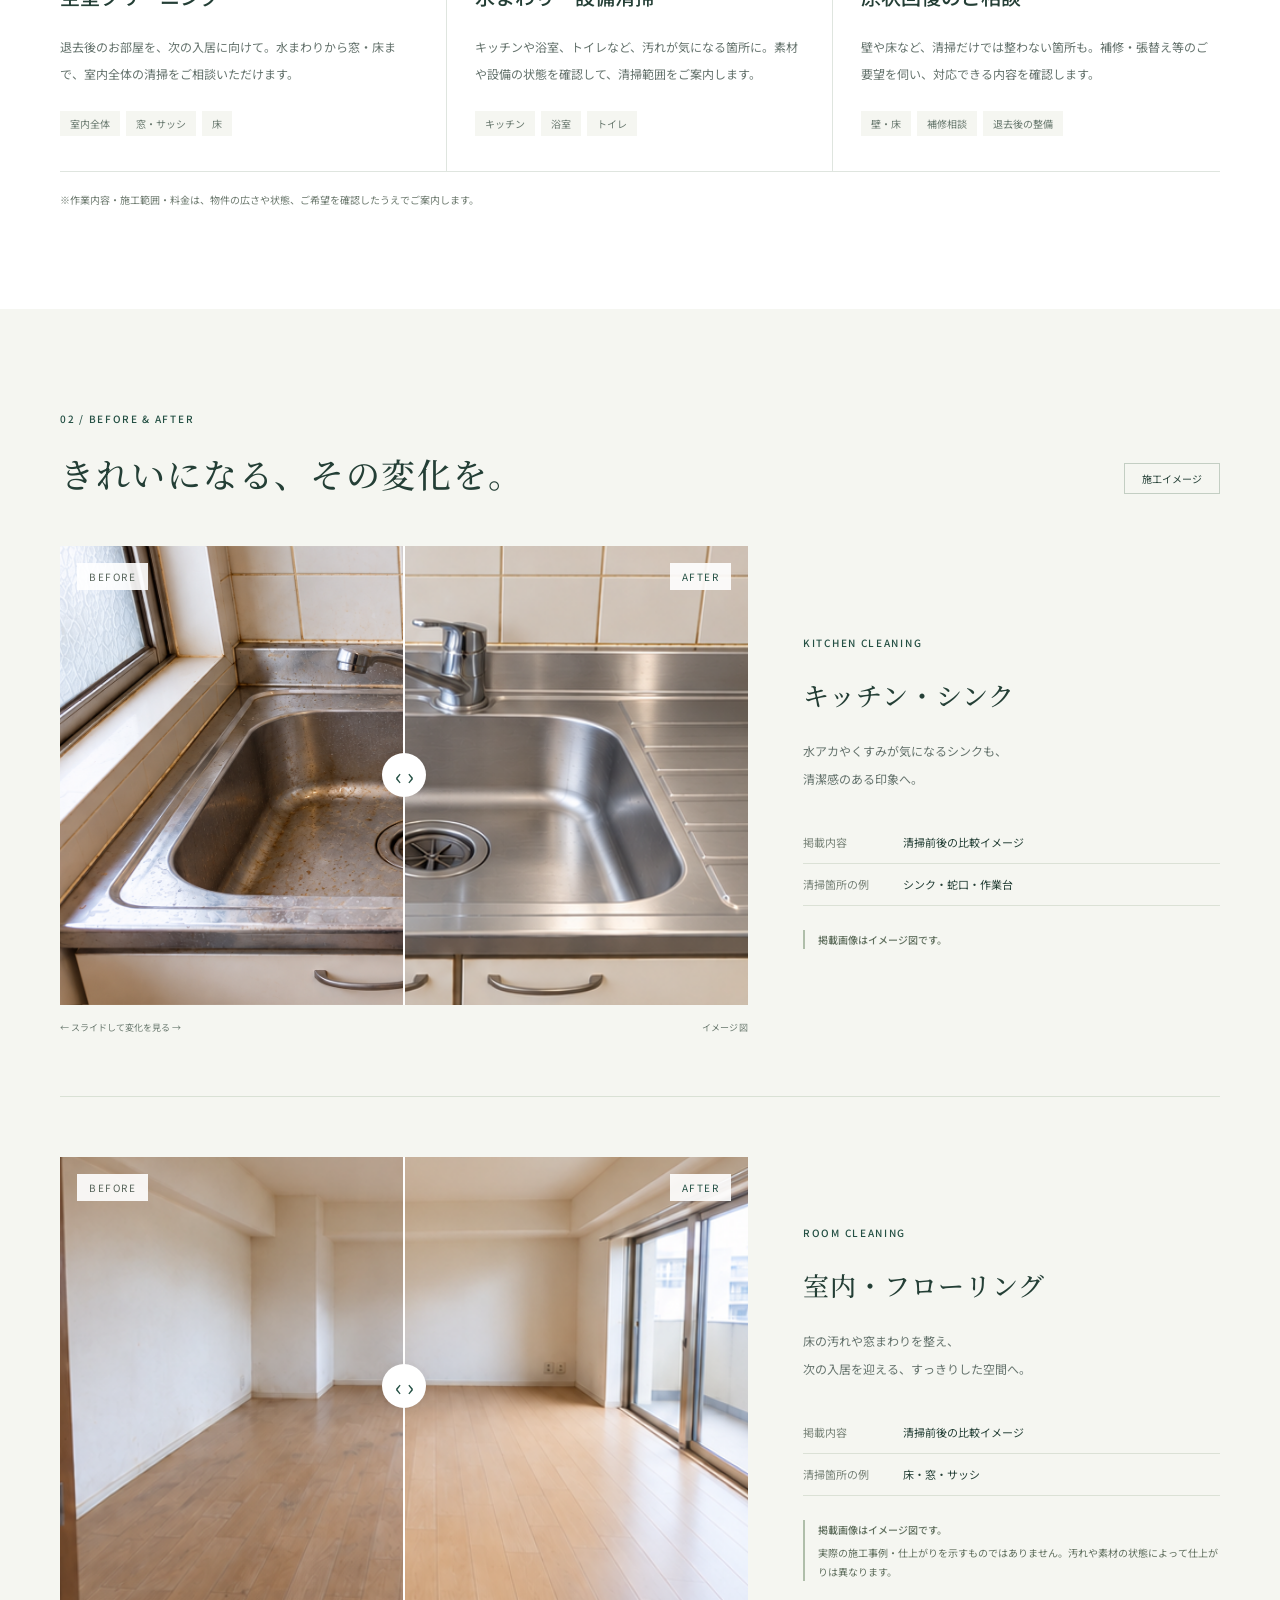
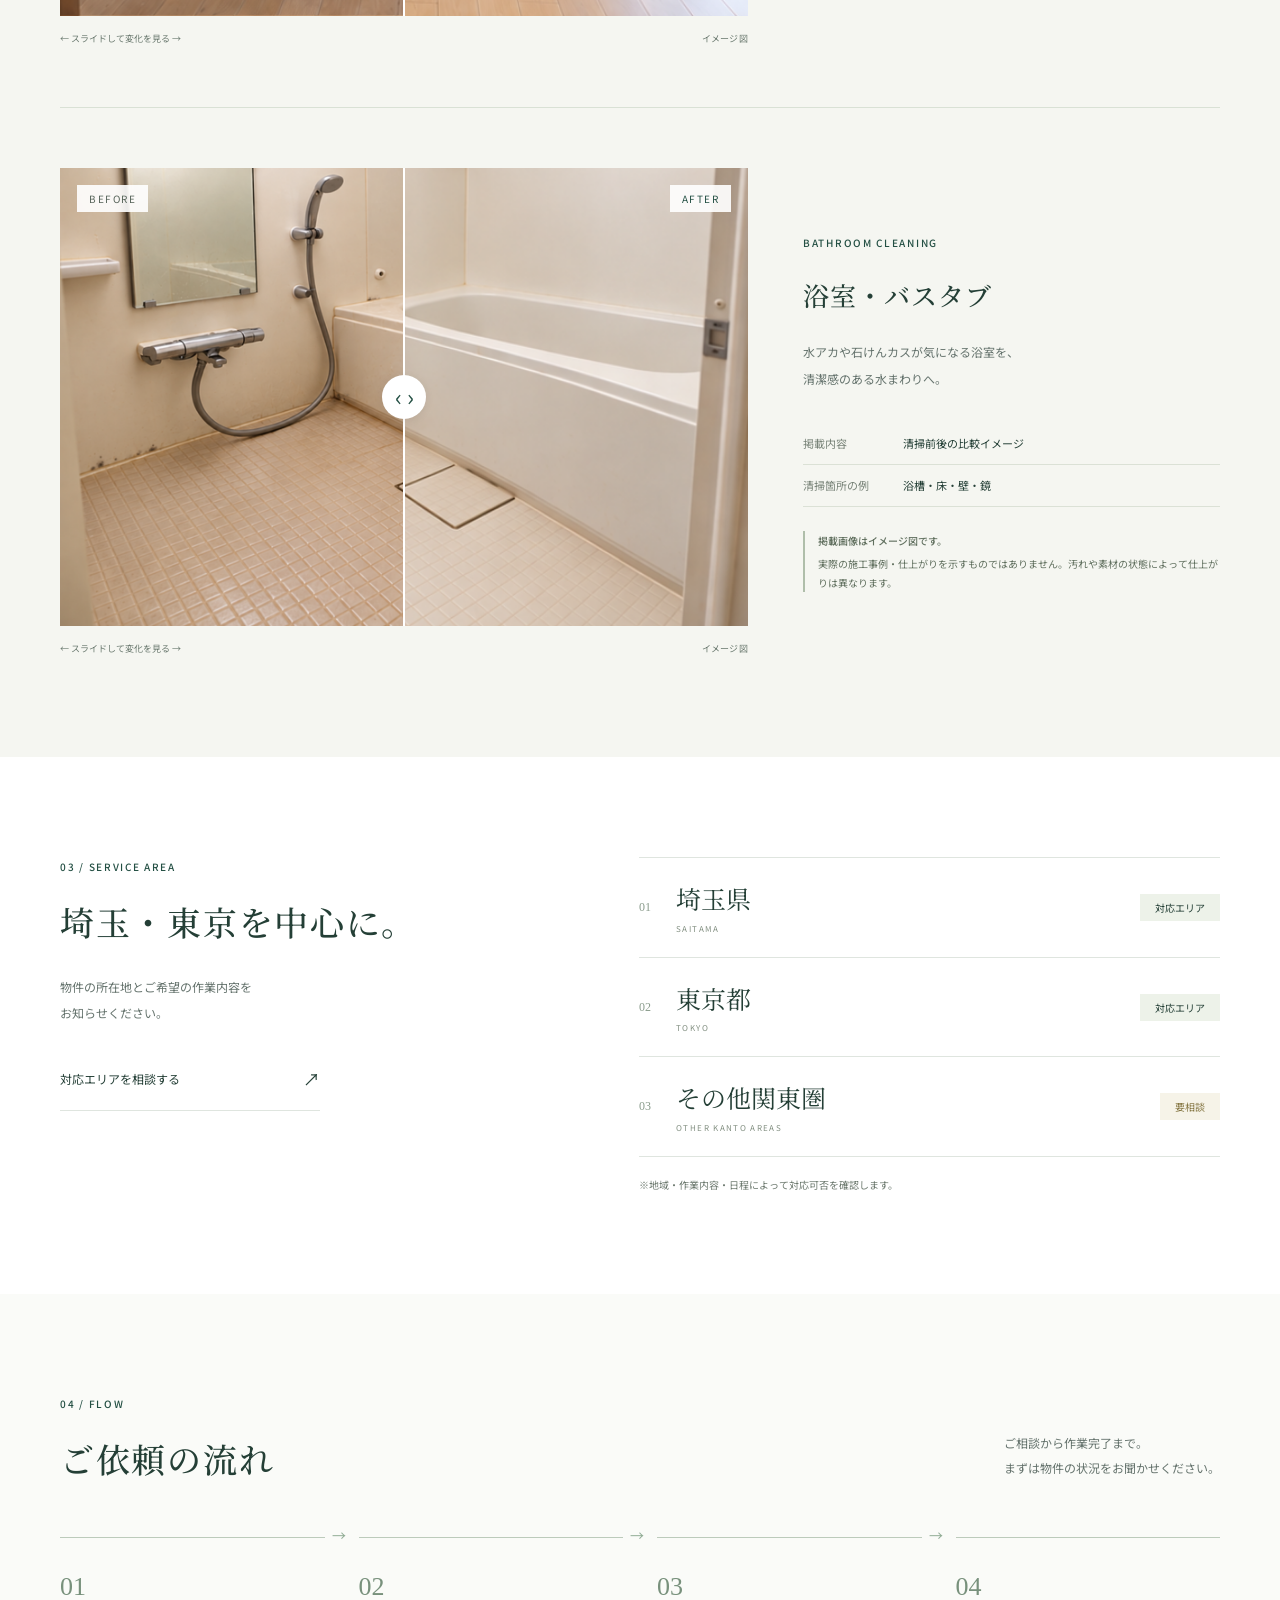
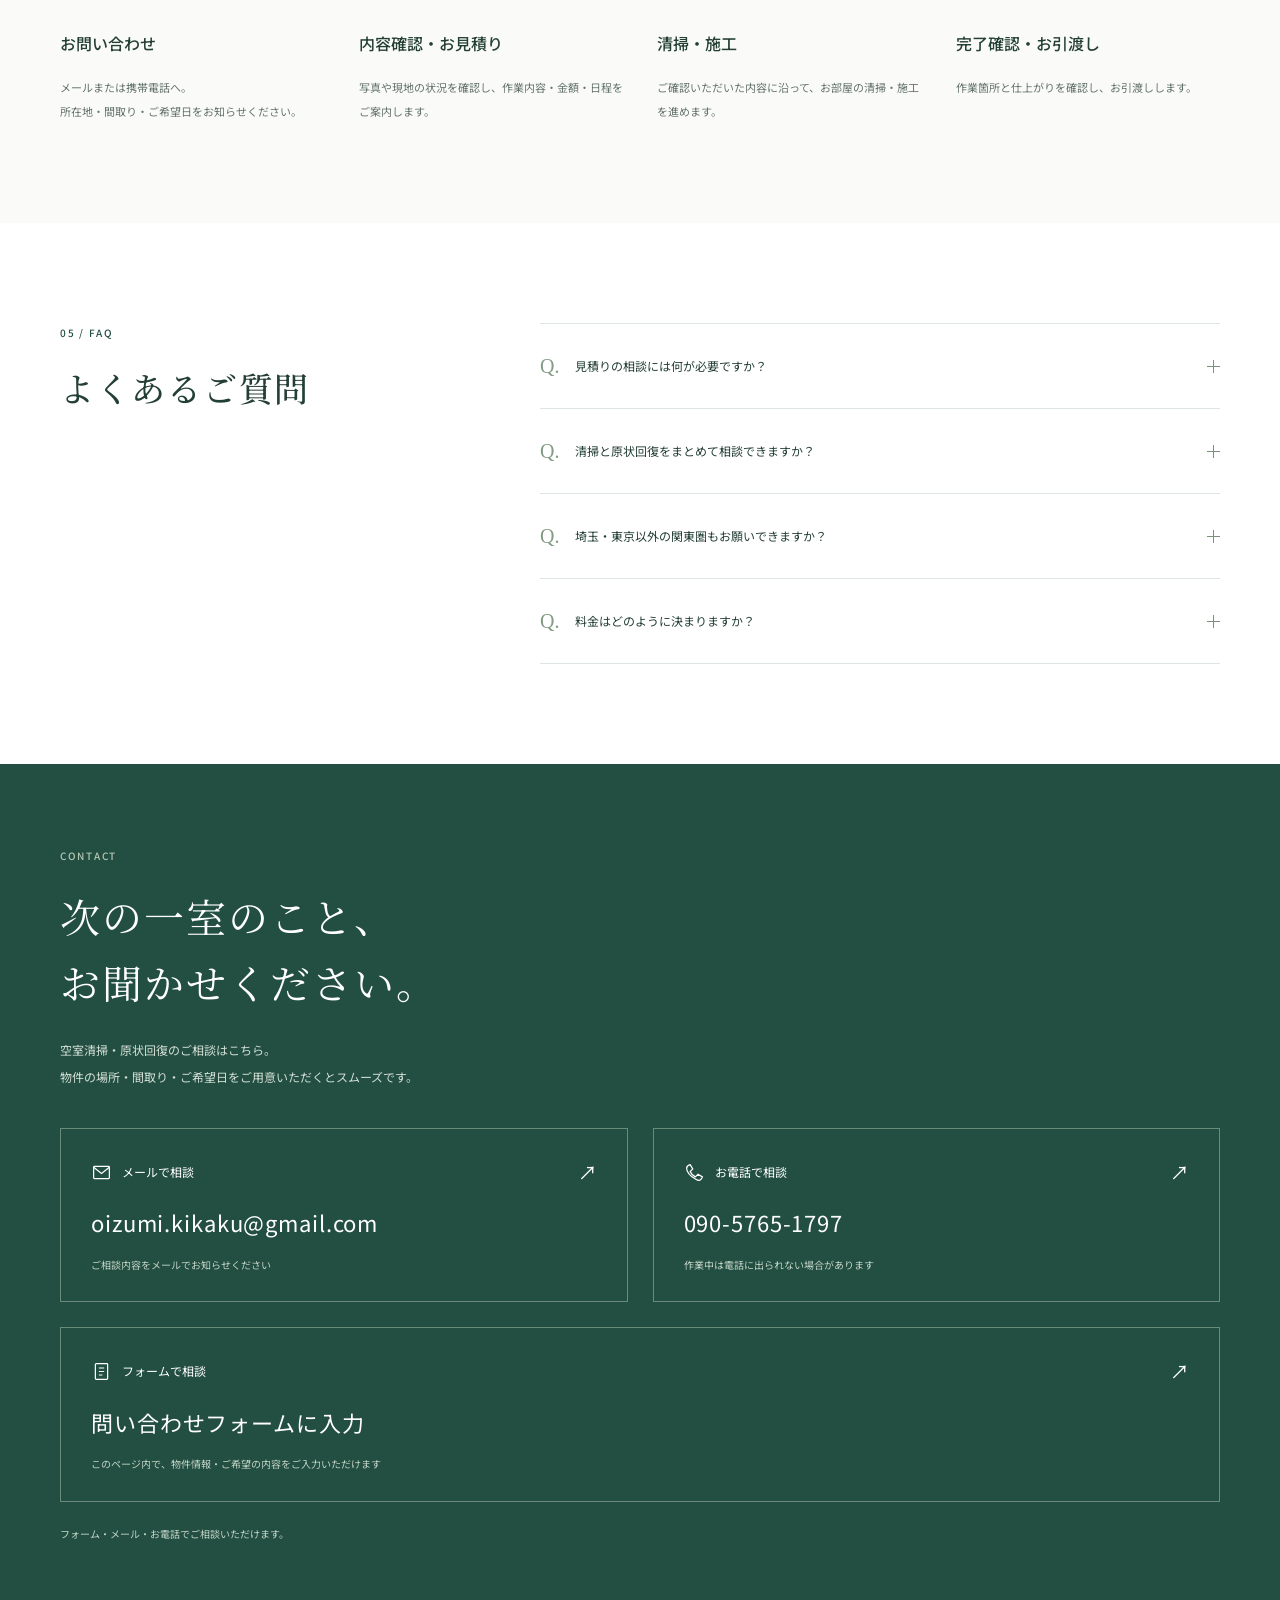
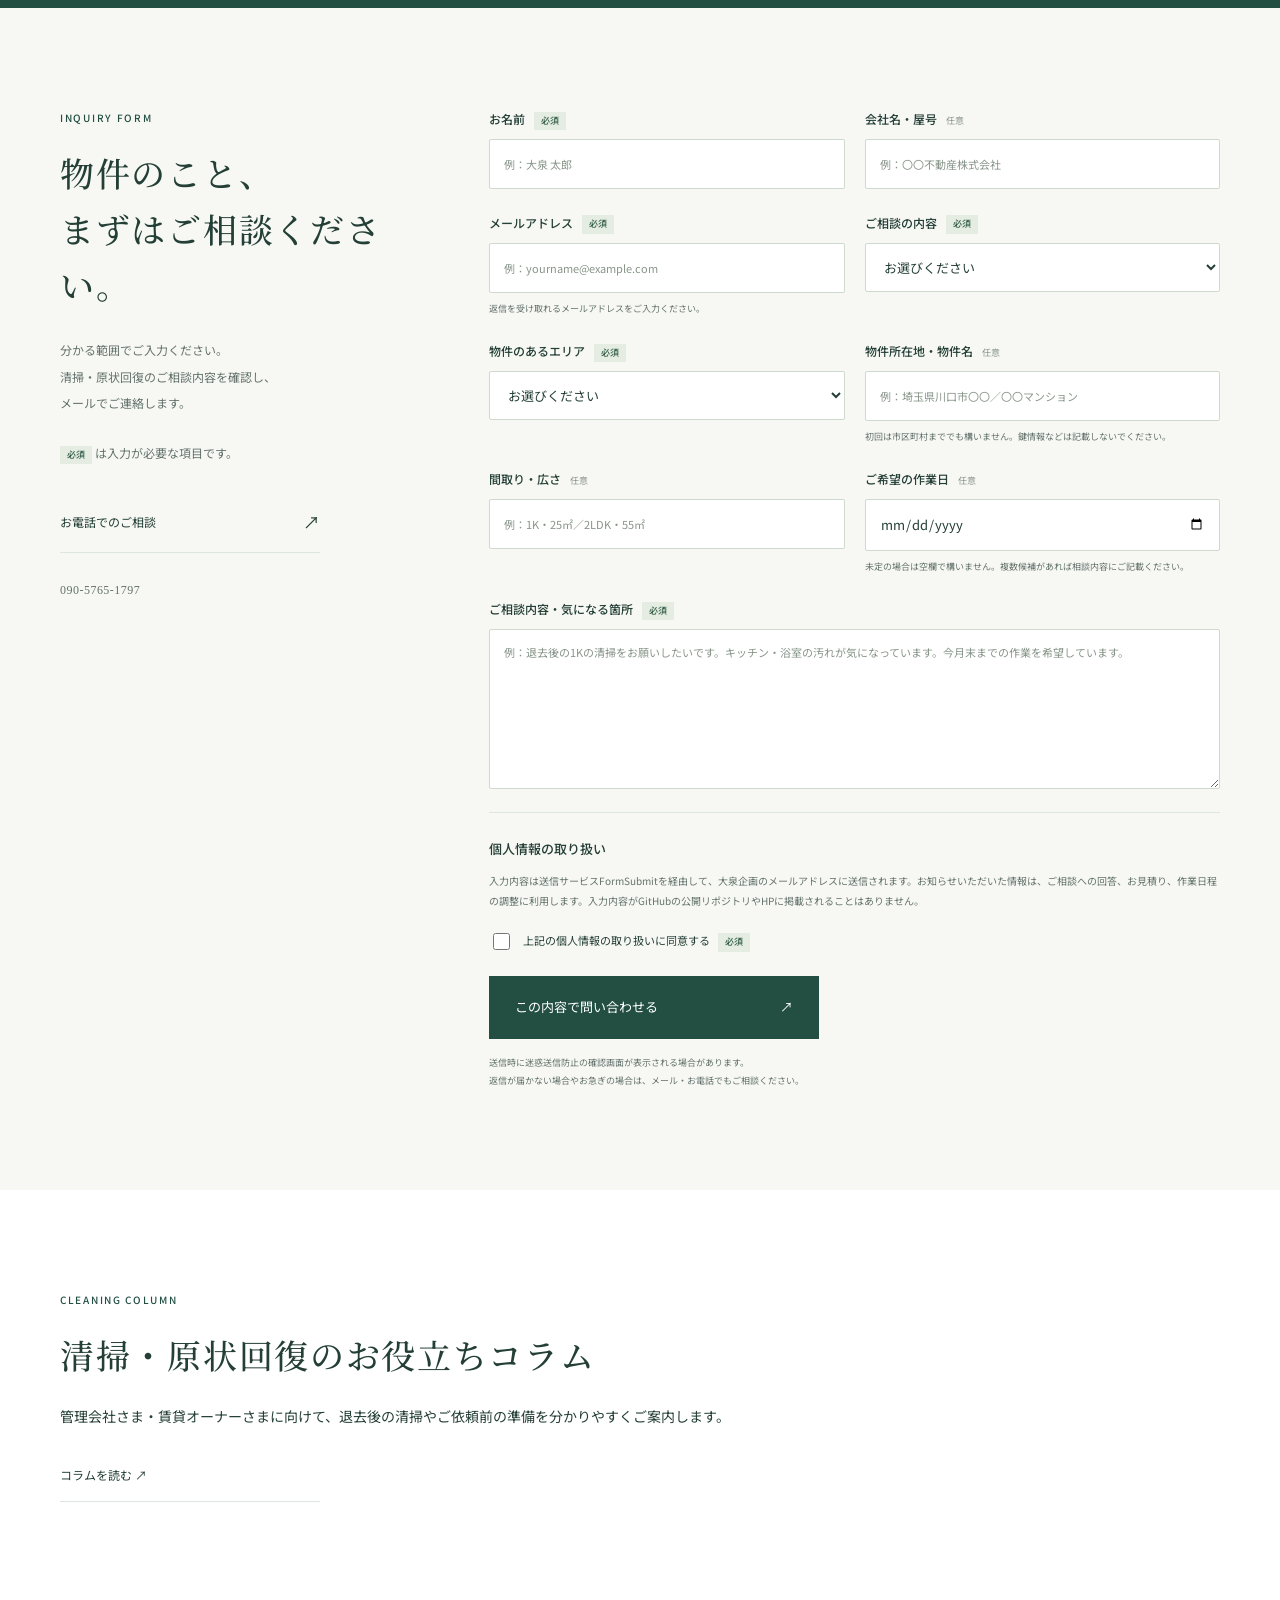
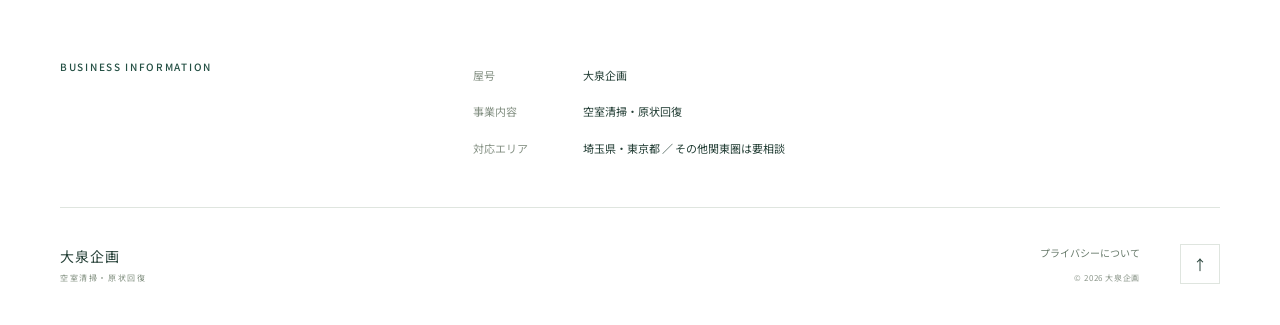
==== commit 02ae090d: "Remove optional phone input from inquiry form and clarify email reply" ====
--- a/index.html
+++ b/index.html
@@ -85,7 +85,7 @@
   <section id="contact" class="contact-section"><div class="wrap"><p class="section-kicker">CONTACT</p><h2>次の一室のこと、<br>お聞かせください。</h2><p class="contact-lead">空室清掃・原状回復のご相談はこちら。<br>物件の場所・間取り・ご希望日をご用意いただくとスムーズです。</p><div class="contact-options"><a class="contact-card" href="mailto:oizumi.kikaku@gmail.com?subject=%E7%A9%BA%E5%AE%A4%E6%B8%85%E6%8E%83%E3%83%BB%E5%8E%9F%E7%8A%B6%E5%9B%9E%E5%BE%A9%E3%81%AE%E7%9B%B8%E8%AB%87&amp;body=%E3%81%8A%E5%90%8D%E5%89%8D%E3%83%BB%E4%BC%9A%E7%A4%BE%E5%90%8D%EF%BC%9A%0A%E7%89%A9%E4%BB%B6%E6%89%80%E5%9C%A8%E5%9C%B0%EF%BC%9A%0A%E9%96%93%E5%8F%96%E3%82%8A%E3%83%BB%E9%9D%A2%E7%A9%8D%EF%BC%9A%0A%E5%B8%8C%E6%9C%9B%E3%81%99%E3%82%8B%E4%BD%9C%E6%A5%AD%E5%86%85%E5%AE%B9%EF%BC%9A%0A%E5%B8%8C%E6%9C%9B%E6%97%A5%EF%BC%9A%0A%E3%81%94%E9%80%A3%E7%B5%A1%E5%85%88%EF%BC%9A%0A"><span class="contact-card-top"><svg viewBox="0 0 24 24" fill="none" aria-hidden="true"><rect x="3" y="5" width="18" height="14" rx="1" stroke="currentColor" stroke-width="1.4"/><path d="m3 6 9 7 9-7" stroke="currentColor" stroke-width="1.4"/></svg>メールで相談 <span>↗</span></span><strong data-email-display>oizumi.kikaku@gmail.com</strong><small>ご相談内容をメールでお知らせください</small></a><a class="contact-card" href="tel:09057651797"><span class="contact-card-top"><svg viewBox="0 0 24 24" fill="none" aria-hidden="true"><path d="m7 3 3 5-3 3c1.5 3 3 4.5 6 6l3-3 5 3c-1 4-4 5-7 3C7 16 3 12 3 7c0-2 1-3 4-4Z" stroke="currentColor" stroke-width="1.4"/></svg>お電話で相談 <span>↗</span></span><strong data-phone-display>090-5765-1797</strong><small>作業中は電話に出られない場合があります</small></a><a class="contact-card form-contact-card" href="#inquiry"><span class="contact-card-top"><svg viewBox="0 0 24 24" fill="none" aria-hidden="true"><rect x="5" y="3" width="14" height="18" rx="1" stroke="currentColor" stroke-width="1.4"/><path d="M9 8h6M9 12h6M9 16h4" stroke="currentColor" stroke-width="1.4"/></svg>フォームで相談 <span>↗</span></span><strong data-form-display>問い合わせフォームに入力</strong><small>このページ内で、物件情報・ご希望の内容をご入力いただけます</small></a></div><p class="contact-draft-note">フォーム・メール・お電話でご相談いただけます。</p></div></section>
   
 <section id="inquiry" class="inquiry-section section-space"><div class="wrap inquiry-layout">
-<div class="inquiry-intro"><p class="section-kicker">INQUIRY FORM</p><h2>物件のこと、<br>まずはご相談ください。</h2><p>分かる範囲でご入力ください。<br>清掃・原状回復のご相談内容を確認し、<br>メールまたはお電話でご連絡します。</p><p class="inquiry-required-note"><span>必須</span> は入力が必要な項目です。</p><a class="text-link" href="tel:09057651797">お電話でのご相談 <span>↗</span></a><p class="inquiry-phone">090-5765-1797</p></div>
+<div class="inquiry-intro"><p class="section-kicker">INQUIRY FORM</p><h2>物件のこと、<br>まずはご相談ください。</h2><p>分かる範囲でご入力ください。<br>清掃・原状回復のご相談内容を確認し、<br>メールでご連絡します。</p><p class="inquiry-required-note"><span>必須</span> は入力が必要な項目です。</p><a class="text-link" href="tel:09057651797">お電話でのご相談 <span>↗</span></a><p class="inquiry-phone">090-5765-1797</p></div>
 <form id="inquiry-form" class="inquiry-form" action="https://formsubmit.co/oizumi.kikaku@gmail.com" method="POST" accept-charset="UTF-8">
 <input type="hidden" name="_subject" value="【大泉企画HP】空室清掃・原状回復のお問い合わせ">
 <input type="hidden" name="_template" value="table">
@@ -93,7 +93,6 @@
 <div class="inquiry-field"><label for="inquiry-name">お名前 <span class="required-mark">必須</span></label><input id="inquiry-name" type="text" name="name" autocomplete="name" maxlength="100" required placeholder="例：大泉 太郎"></div>
 <div class="inquiry-field"><label for="inquiry-company">会社名・屋号 <span class="optional-mark">任意</span></label><input id="inquiry-company" type="text" name="会社名・屋号" autocomplete="organization" maxlength="150" placeholder="例：〇〇不動産株式会社"></div>
 <div class="inquiry-field"><label for="inquiry-email">メールアドレス <span class="required-mark">必須</span></label><input id="inquiry-email" type="email" name="email" autocomplete="email" maxlength="254" required placeholder="例：yourname@example.com"><small>返信を受け取れるメールアドレスをご入力ください。</small></div>
-<div class="inquiry-field"><label for="inquiry-phone">電話番号 <span class="optional-mark">任意</span></label><input id="inquiry-phone" type="tel" name="電話番号" autocomplete="tel" maxlength="30" placeholder="例：090-1234-5678"></div>
 <div class="inquiry-field"><label for="inquiry-service">ご相談の内容 <span class="required-mark">必須</span></label><select id="inquiry-service" name="相談内容の区分" required><option value="" disabled selected>お選びください</option><option value="空室クリーニング">空室クリーニング</option><option>水まわり・設備清掃</option><option>原状回復</option><option>清掃と原状回復をまとめて相談</option><option>継続取引・協力業者のご相談</option><option>その他・内容から相談したい</option></select></div>
 <div class="inquiry-field"><label for="inquiry-area">物件のあるエリア <span class="required-mark">必須</span></label><select id="inquiry-area" name="物件エリア" required><option value="" disabled selected>お選びください</option><option value="埼玉県">埼玉県</option><option>東京都</option><option>その他関東圏（要相談）</option><option>物件未定・その他のご相談</option></select></div>
 <div class="inquiry-field"><label for="inquiry-location">物件所在地・物件名 <span class="optional-mark">任意</span></label><input id="inquiry-location" type="text" name="物件所在地・物件名" maxlength="200" placeholder="例：埼玉県川口市〇〇／〇〇マンション"><small>初回は市区町村まででも構いません。鍵情報などは記載しないでください。</small></div>
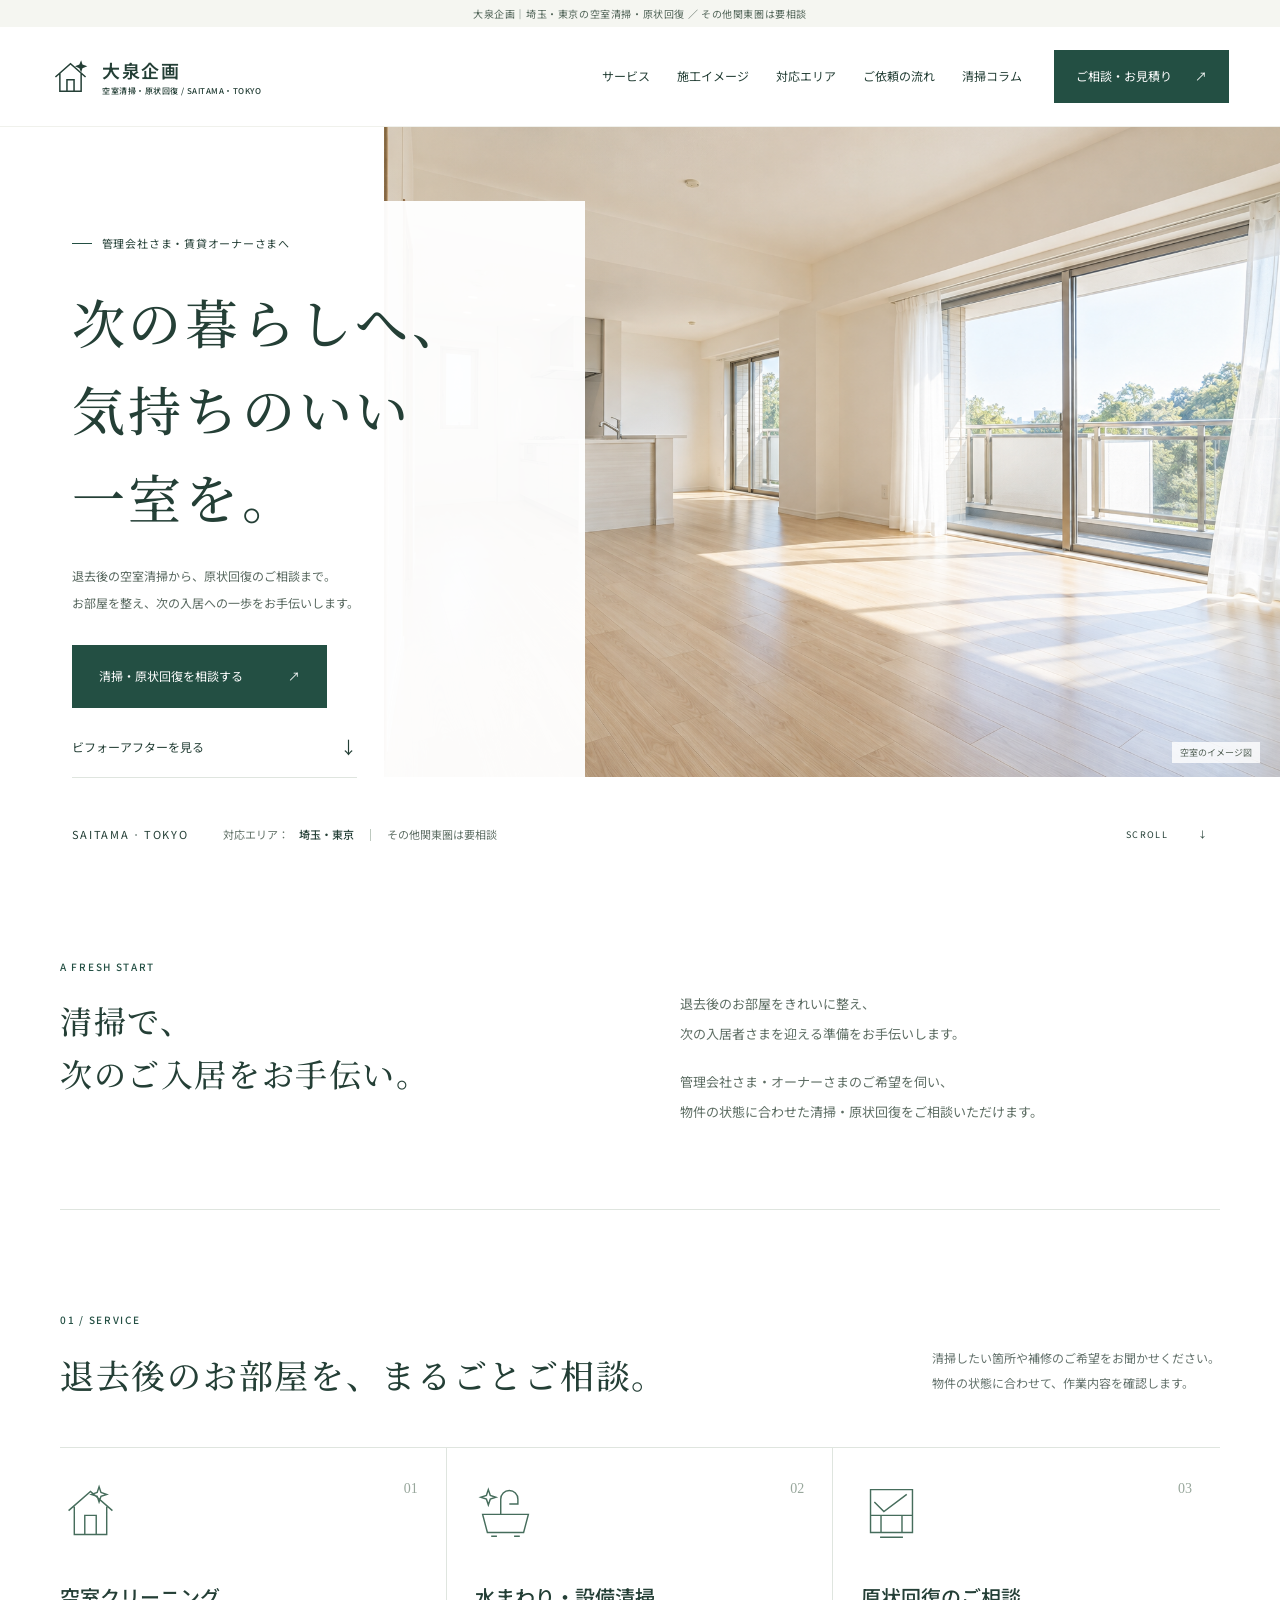
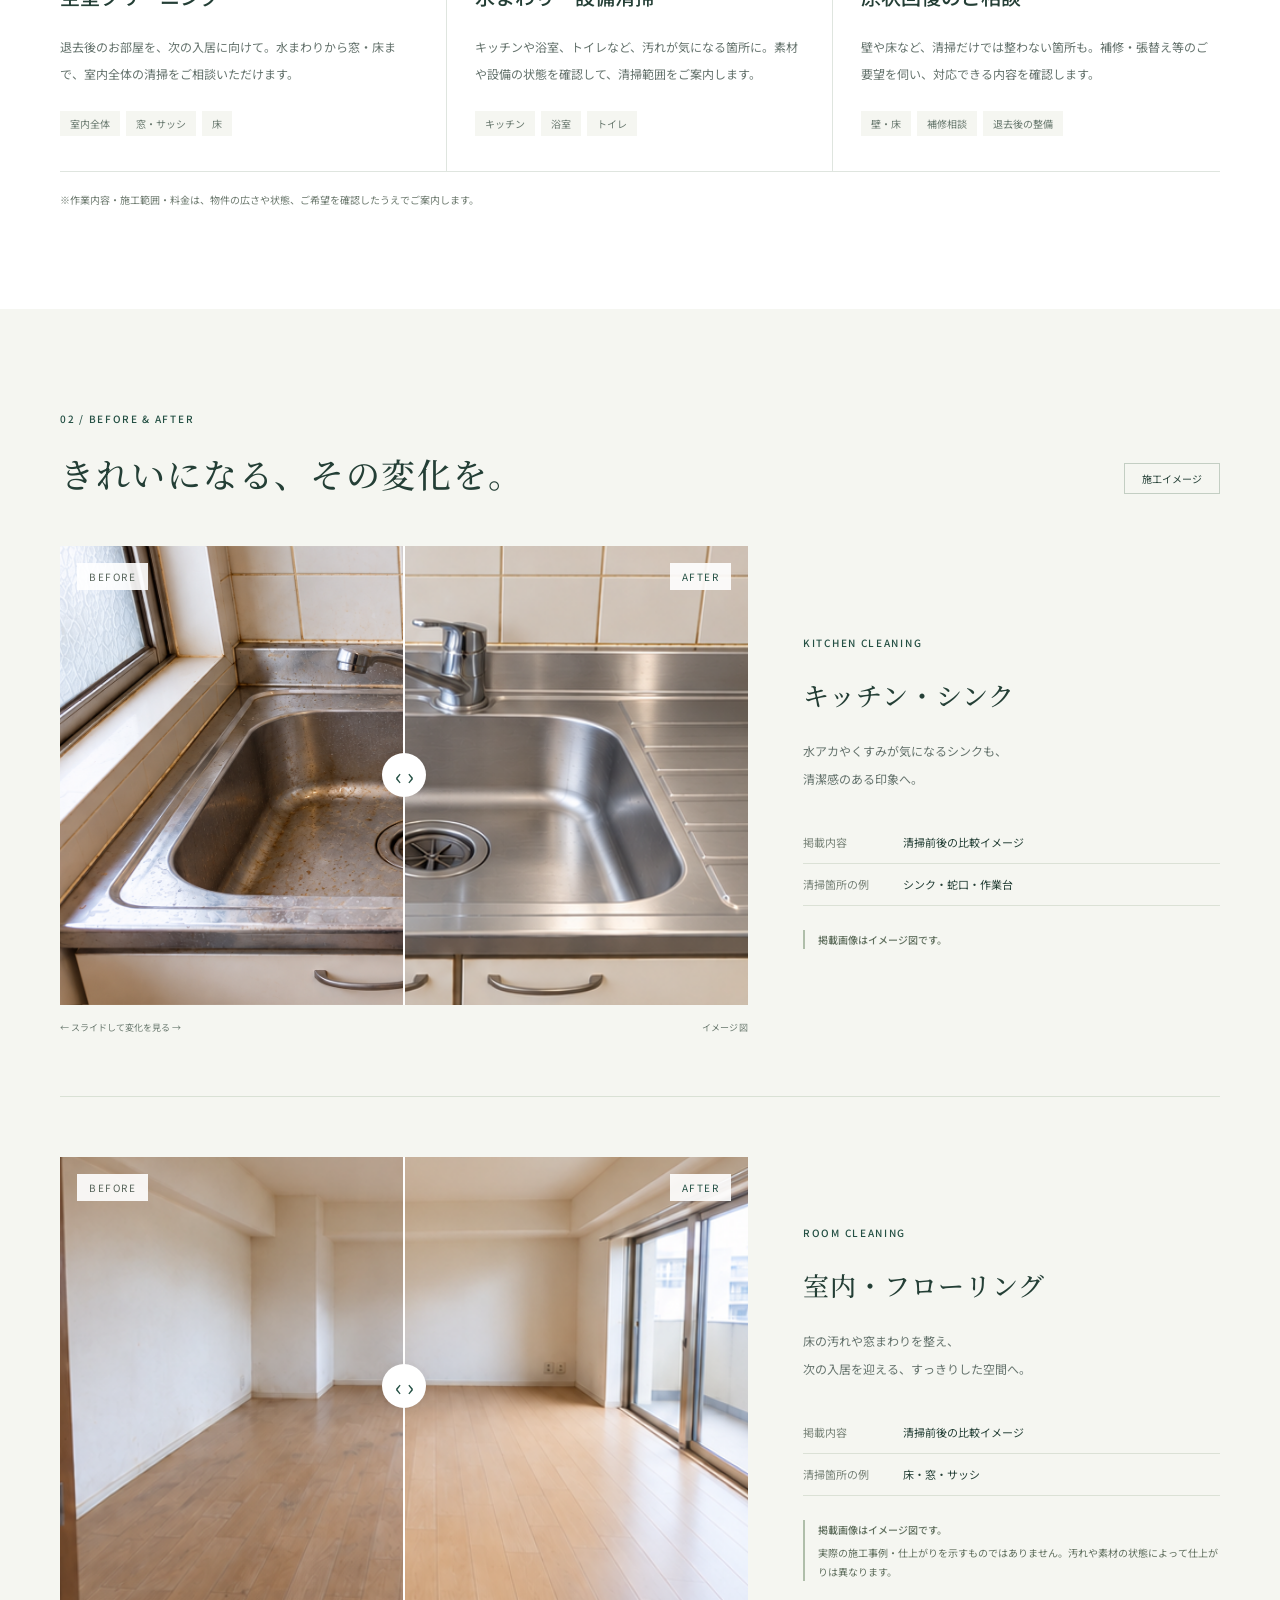
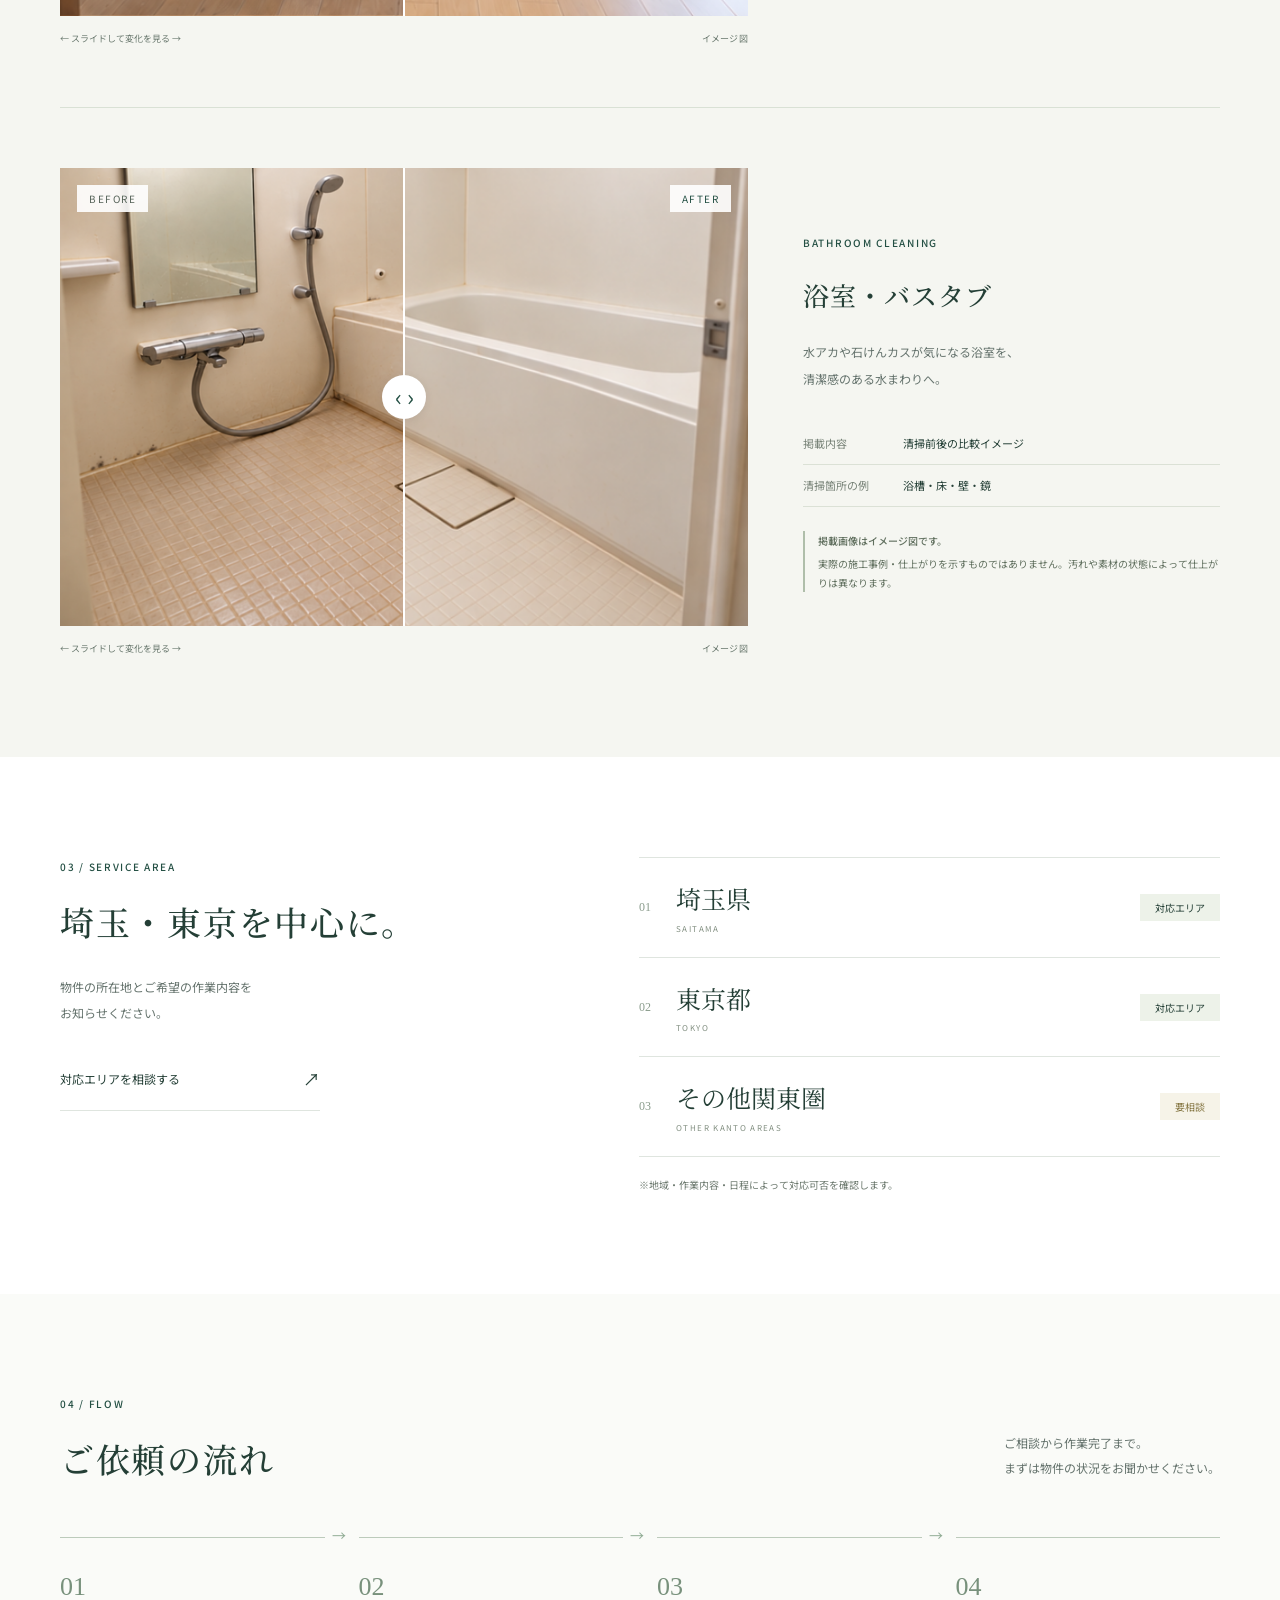
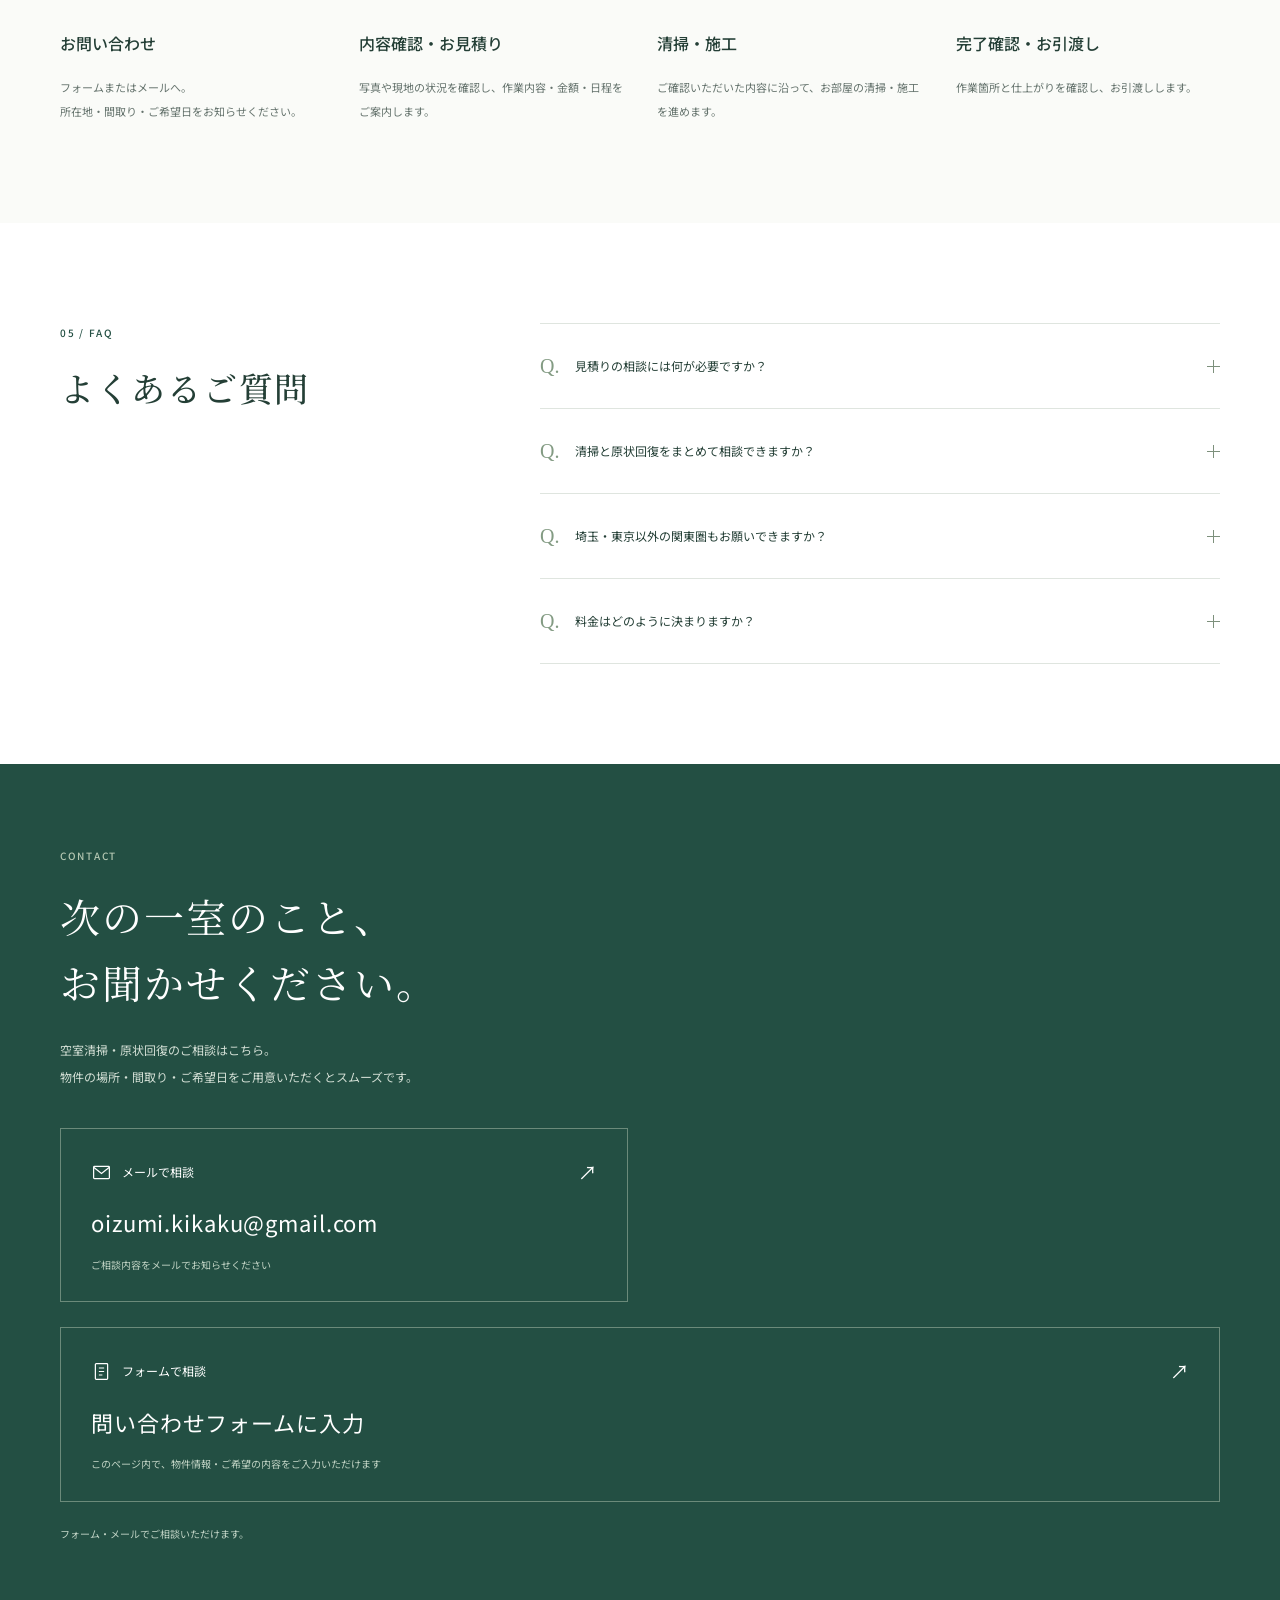
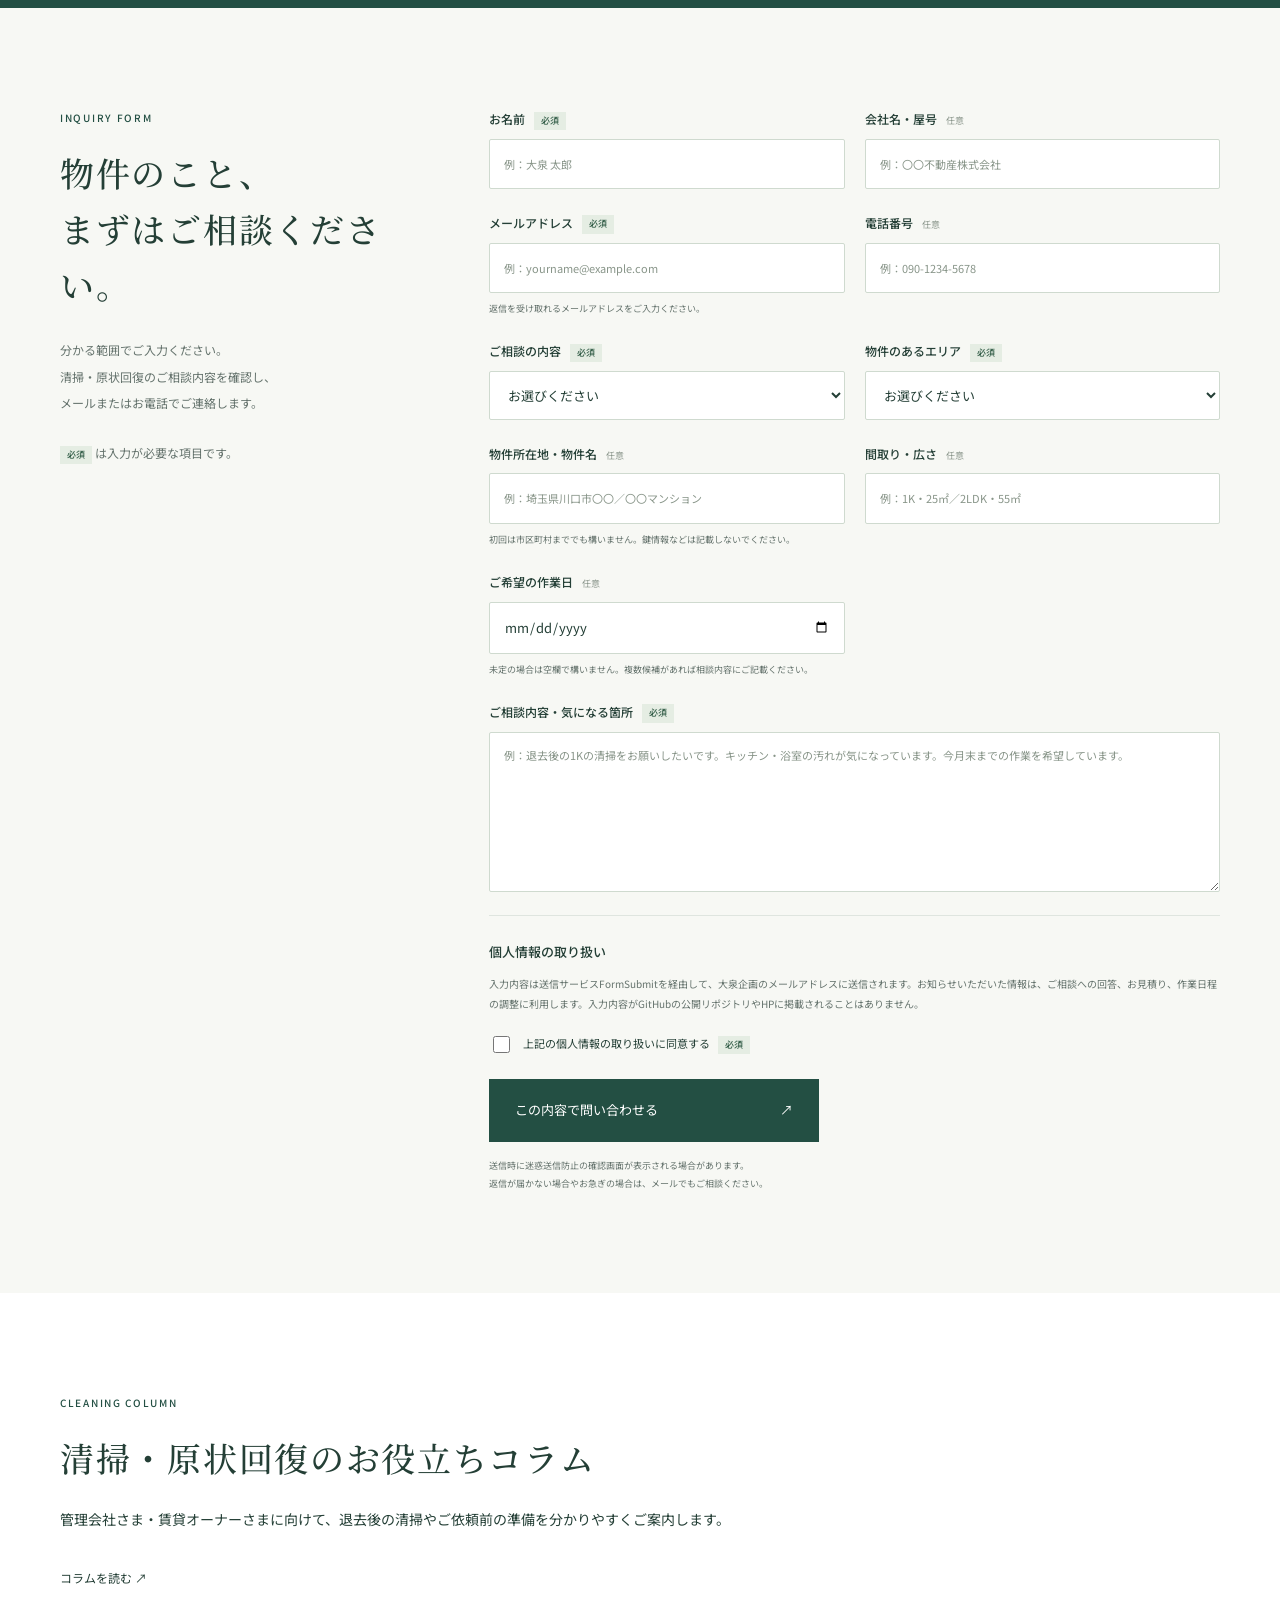
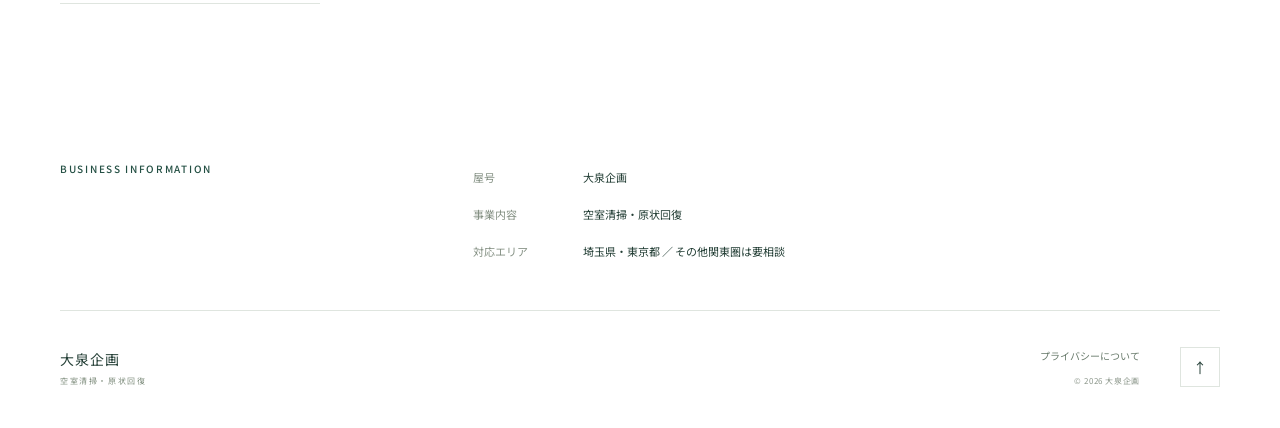
==== commit 9990debf: "Remove business phone contact displays and restore optional customer phone field" ====
--- a/index.html
+++ b/index.html
@@ -13,7 +13,7 @@
   <link rel="canonical" href="https://oizumikikaku.pages.dev/">
   <link rel="stylesheet" href="styles.css">
   <link rel="alternate" type="application/rss+xml" title="大泉企画 清掃コラム" href="/feed.xml">
-  <script type="application/ld+json">{"@context":"https://schema.org","@type":"Organization","name":"大泉企画","url":"https://oizumikikaku.pages.dev/","email":"oizumi.kikaku@gmail.com","telephone":"+81-90-5765-1797","areaServed":["埼玉県","東京都"],"description":"埼玉県・東京都の空室清掃・原状回復。その他関東圏は要相談。"}</script>
+  <script type="application/ld+json">{"@context":"https://schema.org","@type":"Organization","name":"大泉企画","url":"https://oizumikikaku.pages.dev/","email":"oizumi.kikaku@gmail.com","areaServed":["埼玉県","東京都"],"description":"埼玉県・東京都の空室清掃・原状回復。その他関東圏は要相談。"}</script>
   <script src="app.js?v=cloudflare-ready" defer></script>
 </head>
 <body>
@@ -78,14 +78,14 @@
     <div class="area-list"><div><span class="area-no">01</span><h3>埼玉県<small>SAITAMA</small></h3><span class="area-badge">対応エリア</span></div><div><span class="area-no">02</span><h3>東京都<small>TOKYO</small></h3><span class="area-badge">対応エリア</span></div><div><span class="area-no">03</span><h3>その他関東圏<small>OTHER KANTO AREAS</small></h3><span class="area-badge consultation">要相談</span></div><p class="small-note">※地域・作業内容・日程によって対応可否を確認します。</p></div>
   </section>
 
-  <section id="flow" class="flow-section section-space"><div class="wrap"><div class="section-heading"><div><p class="section-kicker">04 / FLOW</p><h2>ご依頼の流れ</h2></div><p class="heading-description">ご相談から作業完了まで。<br>まずは物件の状況をお聞かせください。</p></div><ol class="flow-grid"><li><span>01</span><h3>お問い合わせ</h3><p>メールまたは携帯電話へ。<br>所在地・間取り・ご希望日をお知らせください。</p></li><li><span>02</span><h3>内容確認・お見積り</h3><p>写真や現地の状況を確認し、作業内容・金額・日程をご案内します。</p></li><li><span>03</span><h3>清掃・施工</h3><p>ご確認いただいた内容に沿って、お部屋の清掃・施工を進めます。</p></li><li><span>04</span><h3>完了確認・お引渡し</h3><p>作業箇所と仕上がりを確認し、お引渡しします。</p></li></ol></div></section>
+  <section id="flow" class="flow-section section-space"><div class="wrap"><div class="section-heading"><div><p class="section-kicker">04 / FLOW</p><h2>ご依頼の流れ</h2></div><p class="heading-description">ご相談から作業完了まで。<br>まずは物件の状況をお聞かせください。</p></div><ol class="flow-grid"><li><span>01</span><h3>お問い合わせ</h3><p>フォームまたはメールへ。<br>所在地・間取り・ご希望日をお知らせください。</p></li><li><span>02</span><h3>内容確認・お見積り</h3><p>写真や現地の状況を確認し、作業内容・金額・日程をご案内します。</p></li><li><span>03</span><h3>清掃・施工</h3><p>ご確認いただいた内容に沿って、お部屋の清掃・施工を進めます。</p></li><li><span>04</span><h3>完了確認・お引渡し</h3><p>作業箇所と仕上がりを確認し、お引渡しします。</p></li></ol></div></section>
 
   <section id="faq" class="faq-section wrap section-space"><div><p class="section-kicker">05 / FAQ</p><h2>よくあるご質問</h2></div><div class="faq-list"><details><summary><span>Q.</span>見積りの相談には何が必要ですか？<i></i></summary><p>物件の所在地、間取り・面積、ご希望の作業内容と日程をお知らせください。気になる箇所の写真があると、状況を確認しやすくなります。</p></details><details><summary><span>Q.</span>清掃と原状回復をまとめて相談できますか？<i></i></summary><p>まとめてご相談いただけます。必要な作業や補修内容を伺い、対応できる範囲を確認します。</p></details><details><summary><span>Q.</span>埼玉・東京以外の関東圏もお願いできますか？<i></i></summary><p>その他関東圏は要相談です。物件の所在地、作業内容、ご希望の日程をお知らせください。確認のうえ、対応可否をご案内します。</p></details><details><summary><span>Q.</span>料金はどのように決まりますか？<i></i></summary><p>間取り・面積、汚れや設備の状態、作業範囲などを確認してお見積りします。現時点では一律料金の掲載はしていません。</p></details></div></section>
 
-  <section id="contact" class="contact-section"><div class="wrap"><p class="section-kicker">CONTACT</p><h2>次の一室のこと、<br>お聞かせください。</h2><p class="contact-lead">空室清掃・原状回復のご相談はこちら。<br>物件の場所・間取り・ご希望日をご用意いただくとスムーズです。</p><div class="contact-options"><a class="contact-card" href="mailto:oizumi.kikaku@gmail.com?subject=%E7%A9%BA%E5%AE%A4%E6%B8%85%E6%8E%83%E3%83%BB%E5%8E%9F%E7%8A%B6%E5%9B%9E%E5%BE%A9%E3%81%AE%E7%9B%B8%E8%AB%87&amp;body=%E3%81%8A%E5%90%8D%E5%89%8D%E3%83%BB%E4%BC%9A%E7%A4%BE%E5%90%8D%EF%BC%9A%0A%E7%89%A9%E4%BB%B6%E6%89%80%E5%9C%A8%E5%9C%B0%EF%BC%9A%0A%E9%96%93%E5%8F%96%E3%82%8A%E3%83%BB%E9%9D%A2%E7%A9%8D%EF%BC%9A%0A%E5%B8%8C%E6%9C%9B%E3%81%99%E3%82%8B%E4%BD%9C%E6%A5%AD%E5%86%85%E5%AE%B9%EF%BC%9A%0A%E5%B8%8C%E6%9C%9B%E6%97%A5%EF%BC%9A%0A%E3%81%94%E9%80%A3%E7%B5%A1%E5%85%88%EF%BC%9A%0A"><span class="contact-card-top"><svg viewBox="0 0 24 24" fill="none" aria-hidden="true"><rect x="3" y="5" width="18" height="14" rx="1" stroke="currentColor" stroke-width="1.4"/><path d="m3 6 9 7 9-7" stroke="currentColor" stroke-width="1.4"/></svg>メールで相談 <span>↗</span></span><strong data-email-display>oizumi.kikaku@gmail.com</strong><small>ご相談内容をメールでお知らせください</small></a><a class="contact-card" href="tel:09057651797"><span class="contact-card-top"><svg viewBox="0 0 24 24" fill="none" aria-hidden="true"><path d="m7 3 3 5-3 3c1.5 3 3 4.5 6 6l3-3 5 3c-1 4-4 5-7 3C7 16 3 12 3 7c0-2 1-3 4-4Z" stroke="currentColor" stroke-width="1.4"/></svg>お電話で相談 <span>↗</span></span><strong data-phone-display>090-5765-1797</strong><small>作業中は電話に出られない場合があります</small></a><a class="contact-card form-contact-card" href="#inquiry"><span class="contact-card-top"><svg viewBox="0 0 24 24" fill="none" aria-hidden="true"><rect x="5" y="3" width="14" height="18" rx="1" stroke="currentColor" stroke-width="1.4"/><path d="M9 8h6M9 12h6M9 16h4" stroke="currentColor" stroke-width="1.4"/></svg>フォームで相談 <span>↗</span></span><strong data-form-display>問い合わせフォームに入力</strong><small>このページ内で、物件情報・ご希望の内容をご入力いただけます</small></a></div><p class="contact-draft-note">フォーム・メール・お電話でご相談いただけます。</p></div></section>
+  <section id="contact" class="contact-section"><div class="wrap"><p class="section-kicker">CONTACT</p><h2>次の一室のこと、<br>お聞かせください。</h2><p class="contact-lead">空室清掃・原状回復のご相談はこちら。<br>物件の場所・間取り・ご希望日をご用意いただくとスムーズです。</p><div class="contact-options"><a class="contact-card" href="mailto:oizumi.kikaku@gmail.com?subject=%E7%A9%BA%E5%AE%A4%E6%B8%85%E6%8E%83%E3%83%BB%E5%8E%9F%E7%8A%B6%E5%9B%9E%E5%BE%A9%E3%81%AE%E7%9B%B8%E8%AB%87&amp;body=%E3%81%8A%E5%90%8D%E5%89%8D%E3%83%BB%E4%BC%9A%E7%A4%BE%E5%90%8D%EF%BC%9A%0A%E7%89%A9%E4%BB%B6%E6%89%80%E5%9C%A8%E5%9C%B0%EF%BC%9A%0A%E9%96%93%E5%8F%96%E3%82%8A%E3%83%BB%E9%9D%A2%E7%A9%8D%EF%BC%9A%0A%E5%B8%8C%E6%9C%9B%E3%81%99%E3%82%8B%E4%BD%9C%E6%A5%AD%E5%86%85%E5%AE%B9%EF%BC%9A%0A%E5%B8%8C%E6%9C%9B%E6%97%A5%EF%BC%9A%0A%E3%81%94%E9%80%A3%E7%B5%A1%E5%85%88%EF%BC%9A%0A"><span class="contact-card-top"><svg viewBox="0 0 24 24" fill="none" aria-hidden="true"><rect x="3" y="5" width="18" height="14" rx="1" stroke="currentColor" stroke-width="1.4"/><path d="m3 6 9 7 9-7" stroke="currentColor" stroke-width="1.4"/></svg>メールで相談 <span>↗</span></span><strong data-email-display>oizumi.kikaku@gmail.com</strong><small>ご相談内容をメールでお知らせください</small></a><a class="contact-card form-contact-card" href="#inquiry"><span class="contact-card-top"><svg viewBox="0 0 24 24" fill="none" aria-hidden="true"><rect x="5" y="3" width="14" height="18" rx="1" stroke="currentColor" stroke-width="1.4"/><path d="M9 8h6M9 12h6M9 16h4" stroke="currentColor" stroke-width="1.4"/></svg>フォームで相談 <span>↗</span></span><strong data-form-display>問い合わせフォームに入力</strong><small>このページ内で、物件情報・ご希望の内容をご入力いただけます</small></a></div><p class="contact-draft-note">フォーム・メールでご相談いただけます。</p></div></section>
   
 <section id="inquiry" class="inquiry-section section-space"><div class="wrap inquiry-layout">
-<div class="inquiry-intro"><p class="section-kicker">INQUIRY FORM</p><h2>物件のこと、<br>まずはご相談ください。</h2><p>分かる範囲でご入力ください。<br>清掃・原状回復のご相談内容を確認し、<br>メールでご連絡します。</p><p class="inquiry-required-note"><span>必須</span> は入力が必要な項目です。</p><a class="text-link" href="tel:09057651797">お電話でのご相談 <span>↗</span></a><p class="inquiry-phone">090-5765-1797</p></div>
+<div class="inquiry-intro"><p class="section-kicker">INQUIRY FORM</p><h2>物件のこと、<br>まずはご相談ください。</h2><p>分かる範囲でご入力ください。<br>清掃・原状回復のご相談内容を確認し、<br>メールまたはお電話でご連絡します。</p><p class="inquiry-required-note"><span>必須</span> は入力が必要な項目です。</p></div>
 <form id="inquiry-form" class="inquiry-form" action="https://formsubmit.co/oizumi.kikaku@gmail.com" method="POST" accept-charset="UTF-8">
 <input type="hidden" name="_subject" value="【大泉企画HP】空室清掃・原状回復のお問い合わせ">
 <input type="hidden" name="_template" value="table">
@@ -93,6 +93,7 @@
 <div class="inquiry-field"><label for="inquiry-name">お名前 <span class="required-mark">必須</span></label><input id="inquiry-name" type="text" name="name" autocomplete="name" maxlength="100" required placeholder="例：大泉 太郎"></div>
 <div class="inquiry-field"><label for="inquiry-company">会社名・屋号 <span class="optional-mark">任意</span></label><input id="inquiry-company" type="text" name="会社名・屋号" autocomplete="organization" maxlength="150" placeholder="例：〇〇不動産株式会社"></div>
 <div class="inquiry-field"><label for="inquiry-email">メールアドレス <span class="required-mark">必須</span></label><input id="inquiry-email" type="email" name="email" autocomplete="email" maxlength="254" required placeholder="例：yourname@example.com"><small>返信を受け取れるメールアドレスをご入力ください。</small></div>
+<div class="inquiry-field"><label for="inquiry-phone">電話番号 <span class="optional-mark">任意</span></label><input id="inquiry-phone" type="tel" name="電話番号" autocomplete="tel" maxlength="30" placeholder="例：090-1234-5678"></div>
 <div class="inquiry-field"><label for="inquiry-service">ご相談の内容 <span class="required-mark">必須</span></label><select id="inquiry-service" name="相談内容の区分" required><option value="" disabled selected>お選びください</option><option value="空室クリーニング">空室クリーニング</option><option>水まわり・設備清掃</option><option>原状回復</option><option>清掃と原状回復をまとめて相談</option><option>継続取引・協力業者のご相談</option><option>その他・内容から相談したい</option></select></div>
 <div class="inquiry-field"><label for="inquiry-area">物件のあるエリア <span class="required-mark">必須</span></label><select id="inquiry-area" name="物件エリア" required><option value="" disabled selected>お選びください</option><option value="埼玉県">埼玉県</option><option>東京都</option><option>その他関東圏（要相談）</option><option>物件未定・その他のご相談</option></select></div>
 <div class="inquiry-field"><label for="inquiry-location">物件所在地・物件名 <span class="optional-mark">任意</span></label><input id="inquiry-location" type="text" name="物件所在地・物件名" maxlength="200" placeholder="例：埼玉県川口市〇〇／〇〇マンション"><small>初回は市区町村まででも構いません。鍵情報などは記載しないでください。</small></div>
@@ -100,7 +101,7 @@
 <div class="inquiry-field"><label for="inquiry-date">ご希望の作業日 <span class="optional-mark">任意</span></label><input id="inquiry-date" type="date" name="希望作業日"><small>未定の場合は空欄で構いません。複数候補があれば相談内容にご記載ください。</small></div>
 <div class="inquiry-field inquiry-field-wide"><label for="inquiry-message">ご相談内容・気になる箇所 <span class="required-mark">必須</span></label><textarea id="inquiry-message" name="ご相談内容" rows="6" maxlength="5000" required placeholder="例：退去後の1Kの清掃をお願いしたいです。キッチン・浴室の汚れが気になっています。今月末までの作業を希望しています。"></textarea></div>
 <div id="inquiry-privacy" class="inquiry-privacy inquiry-field-wide"><h3>個人情報の取り扱い</h3><p>入力内容は送信サービスFormSubmitを経由して、大泉企画のメールアドレスに送信されます。お知らせいただいた情報は、ご相談への回答、お見積り、作業日程の調整に利用します。入力内容がGitHubの公開リポジトリやHPに掲載されることはありません。</p><label class="privacy-consent"><input type="checkbox" name="個人情報の取り扱いへの同意" value="同意する" required><span>上記の個人情報の取り扱いに同意する <span class="required-mark">必須</span></span></label></div>
-<div class="inquiry-submit-row inquiry-field-wide"><button class="button primary inquiry-submit" type="submit">この内容で問い合わせる <span>↗</span></button><p>送信時に迷惑送信防止の確認画面が表示される場合があります。<br>返信が届かない場合やお急ぎの場合は、メール・お電話でもご相談ください。</p></div>
+<div class="inquiry-submit-row inquiry-field-wide"><button class="button primary inquiry-submit" type="submit">この内容で問い合わせる <span>↗</span></button><p>送信時に迷惑送信防止の確認画面が表示される場合があります。<br>返信が届かない場合やお急ぎの場合は、メールでもご相談ください。</p></div>
 </form></div></section>
 
 <section class="wrap section-space" aria-labelledby="column-title"><p class="section-kicker">CLEANING COLUMN</p><h2 id="column-title">清掃・原状回復のお役立ちコラム</h2><p style="margin:20px 0">管理会社さま・賃貸オーナーさまに向けて、退去後の清掃やご依頼前の準備を分かりやすくご案内します。</p><a class="text-link" href="/blog/">コラムを読む ↗</a></section>
@@ -108,7 +109,7 @@
 </main>
 <footer class="site-footer wrap"><a class="footer-brand" href="#top">大泉企画<small>空室清掃・原状回復</small></a><div><button type="button" id="privacy-button">プライバシーについて</button><small>© <span id="year">2026</span> 大泉企画</small></div><a href="#top" class="back-top" aria-label="ページ上部へ">↑</a></footer>
 <div class="mobile-contact-bar"><a href="#works">施工イメージ</a><a href="#contact">ご相談・お見積り <span>↗</span></a></div>
-<dialog id="contact-dialog"><button class="dialog-close" type="button" aria-label="閉じる">×</button><p class="section-kicker">CONTACT</p><h2>メールでの受付は準備中です</h2><p>現在はお電話でお問い合わせいただけます。</p><p><a class="inline-phone" href="tel:09057651797">090-5765-1797</a></p><button class="button primary dialog-dismiss" type="button">閉じる</button></dialog>
-<dialog id="privacy-dialog"><button class="dialog-close" type="button" aria-label="閉じる">×</button><p class="section-kicker">PRIVACY</p><h2>プライバシーについて</h2><p>大泉企画は、お問い合わせでお知らせいただいたお名前・ご連絡先・物件情報を、ご相談への回答、お見積り、作業日程の調整のために利用します。</p><p>このサイトにはアクセス解析を設置していません。メールでのご相談は、お使いのメールアプリから送信されます。問い合わせフォームの入力内容は、FormSubmitを経由して大泉企画へメール送信されます。入力内容はGitHubの公開リポジトリやHPには掲載されません。</p><p>お問い合わせ窓口：大泉企画<br><a href="mailto:oizumi.kikaku@gmail.com">oizumi.kikaku@gmail.com</a><br><a href="tel:09057651797">090-5765-1797</a></p><button class="button primary dialog-dismiss" type="button">閉じる</button></dialog>
+
+<dialog id="privacy-dialog"><button class="dialog-close" type="button" aria-label="閉じる">×</button><p class="section-kicker">PRIVACY</p><h2>プライバシーについて</h2><p>大泉企画は、お問い合わせでお知らせいただいたお名前・ご連絡先・物件情報を、ご相談への回答、お見積り、作業日程の調整のために利用します。</p><p>このサイトにはアクセス解析を設置していません。メールでのご相談は、お使いのメールアプリから送信されます。問い合わせフォームの入力内容は、FormSubmitを経由して大泉企画へメール送信されます。入力内容はGitHubの公開リポジトリやHPには掲載されません。</p><p>お問い合わせ窓口：大泉企画<br><a href="mailto:oizumi.kikaku@gmail.com">oizumi.kikaku@gmail.com</a></p><button class="button primary dialog-dismiss" type="button">閉じる</button></dialog>
 </body>
 </html>
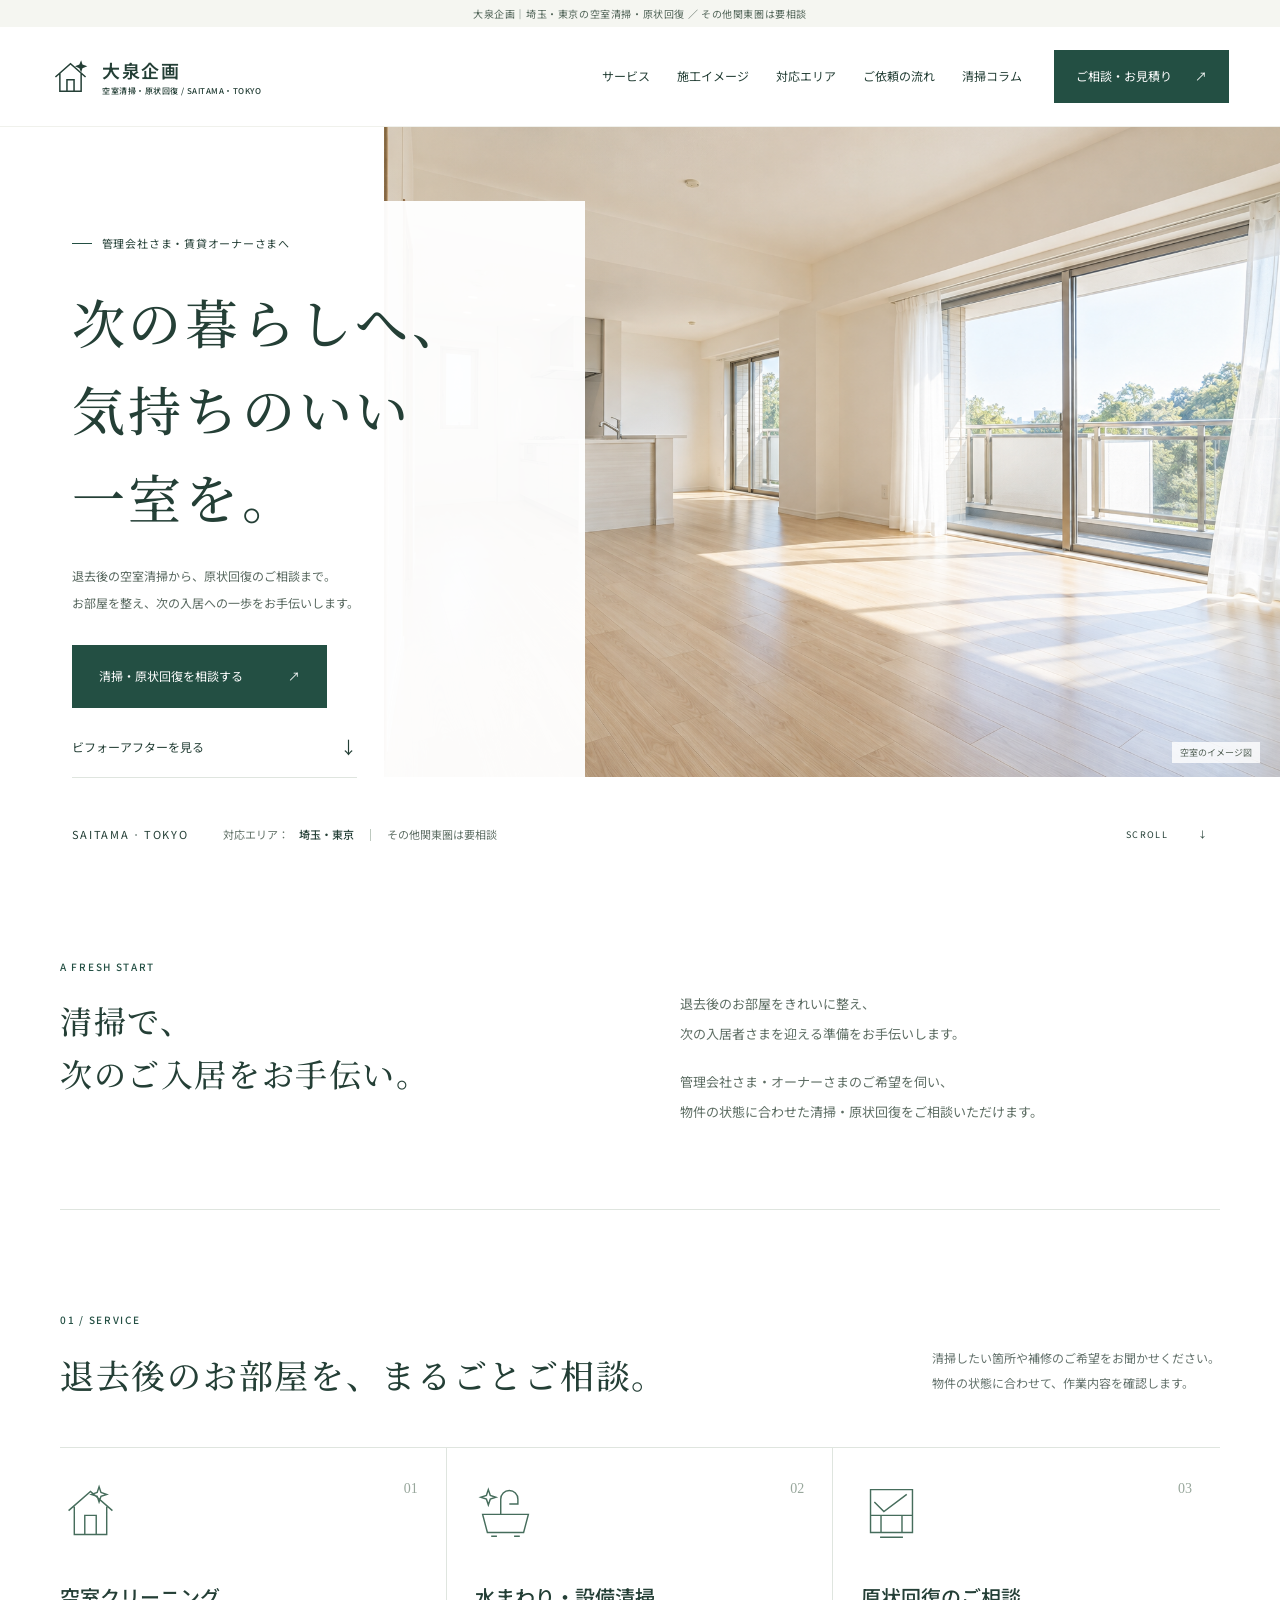
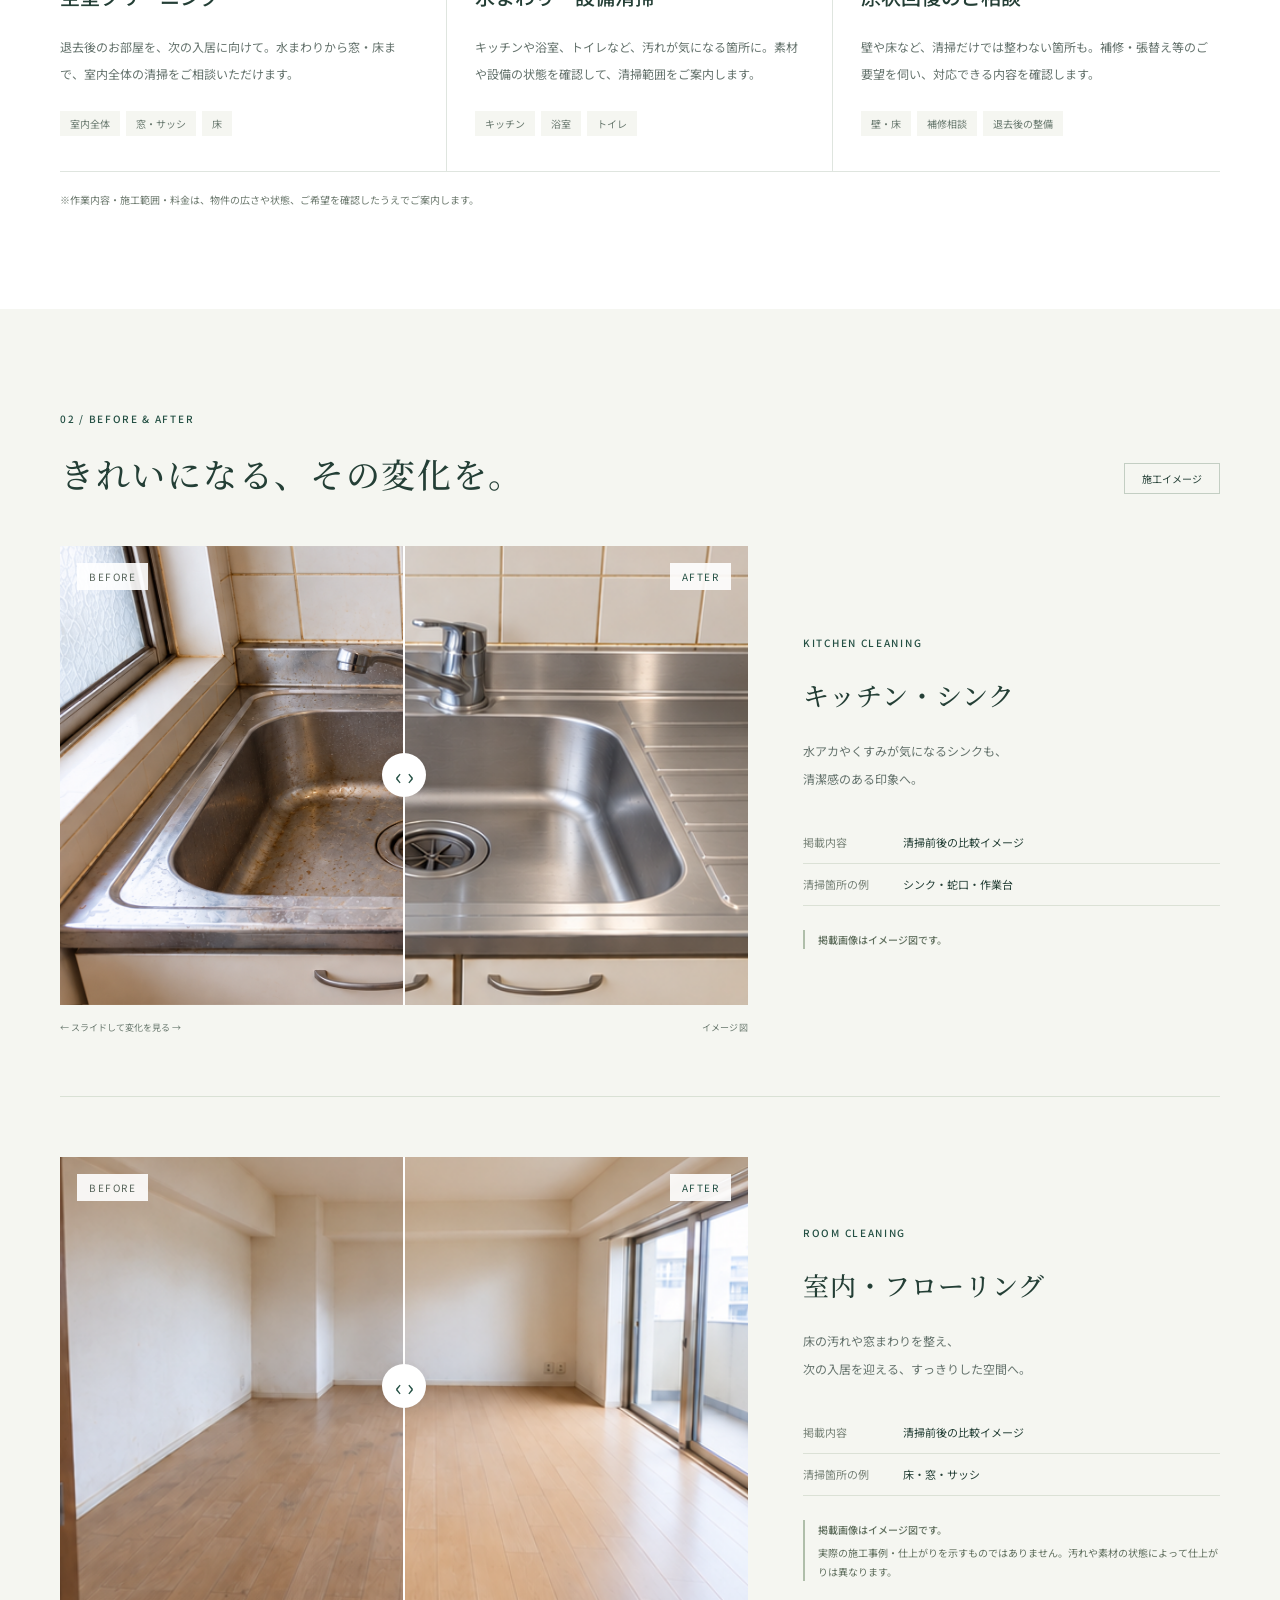
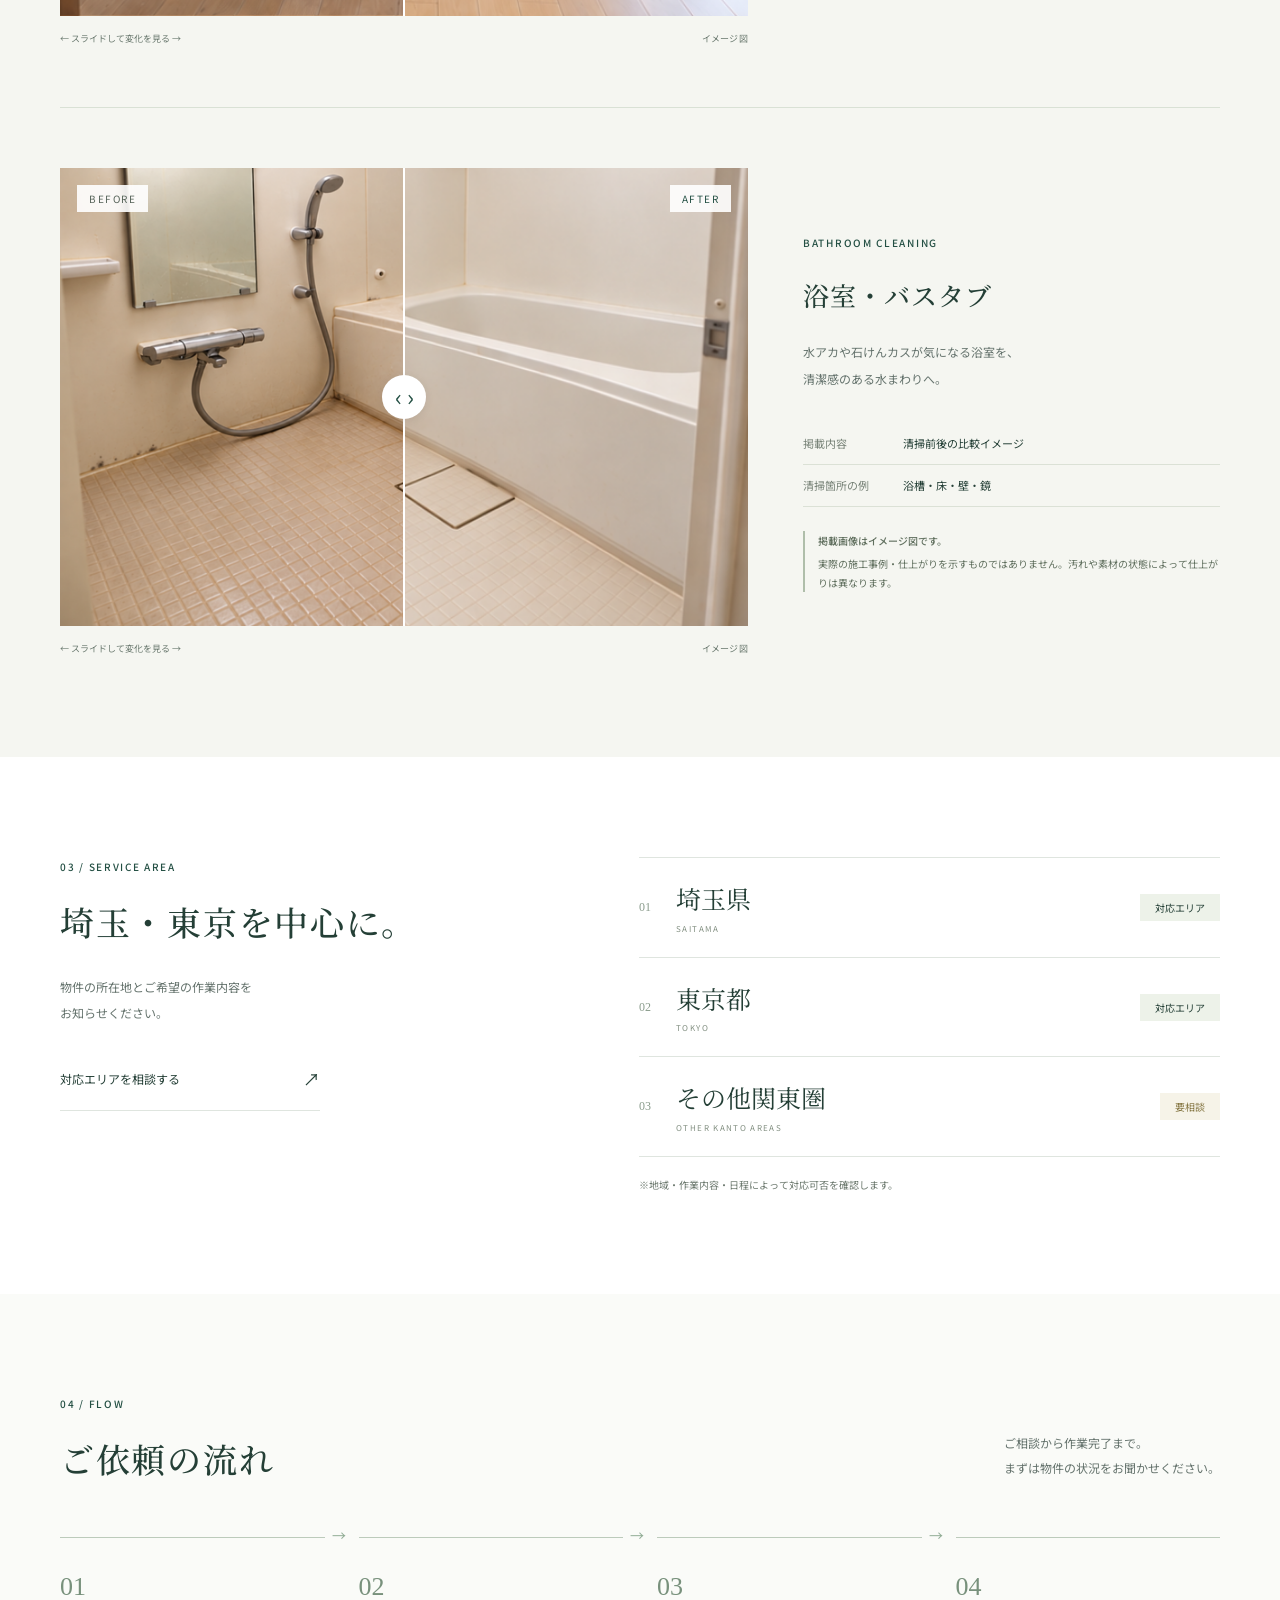
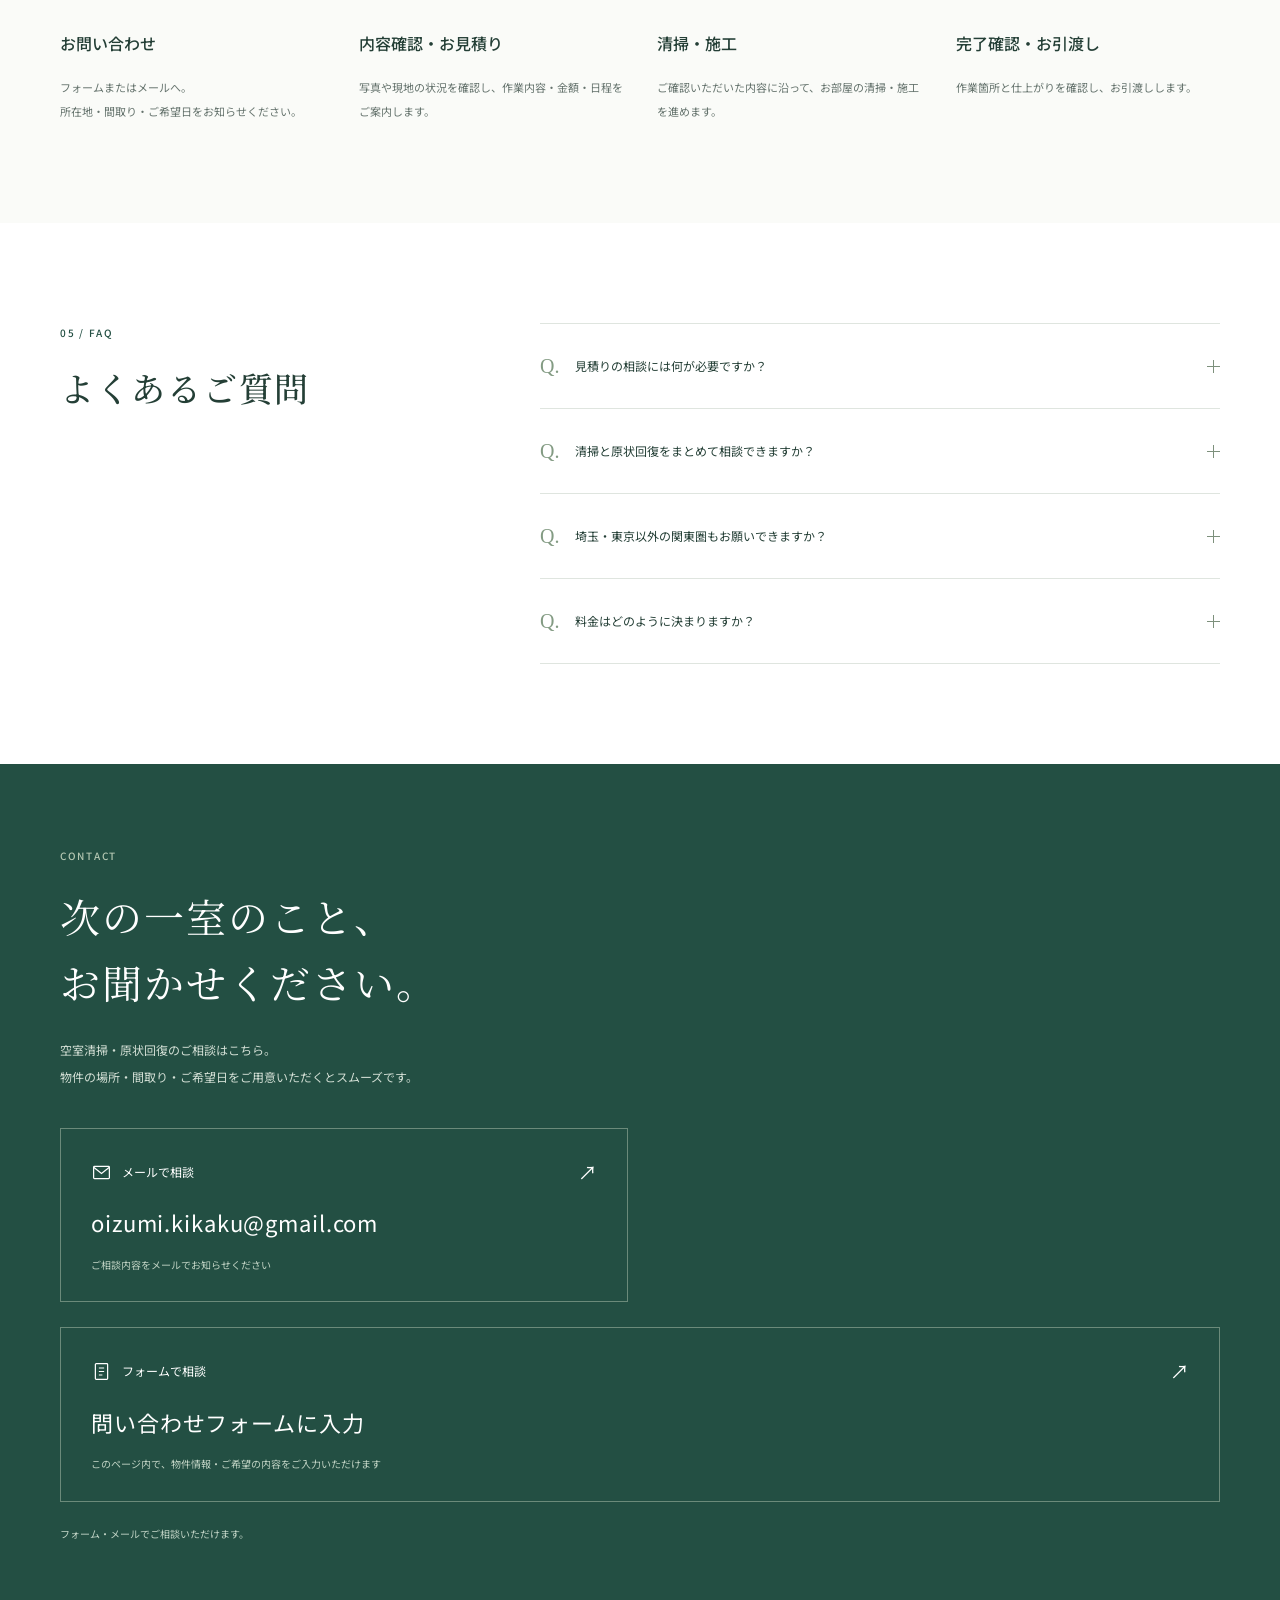
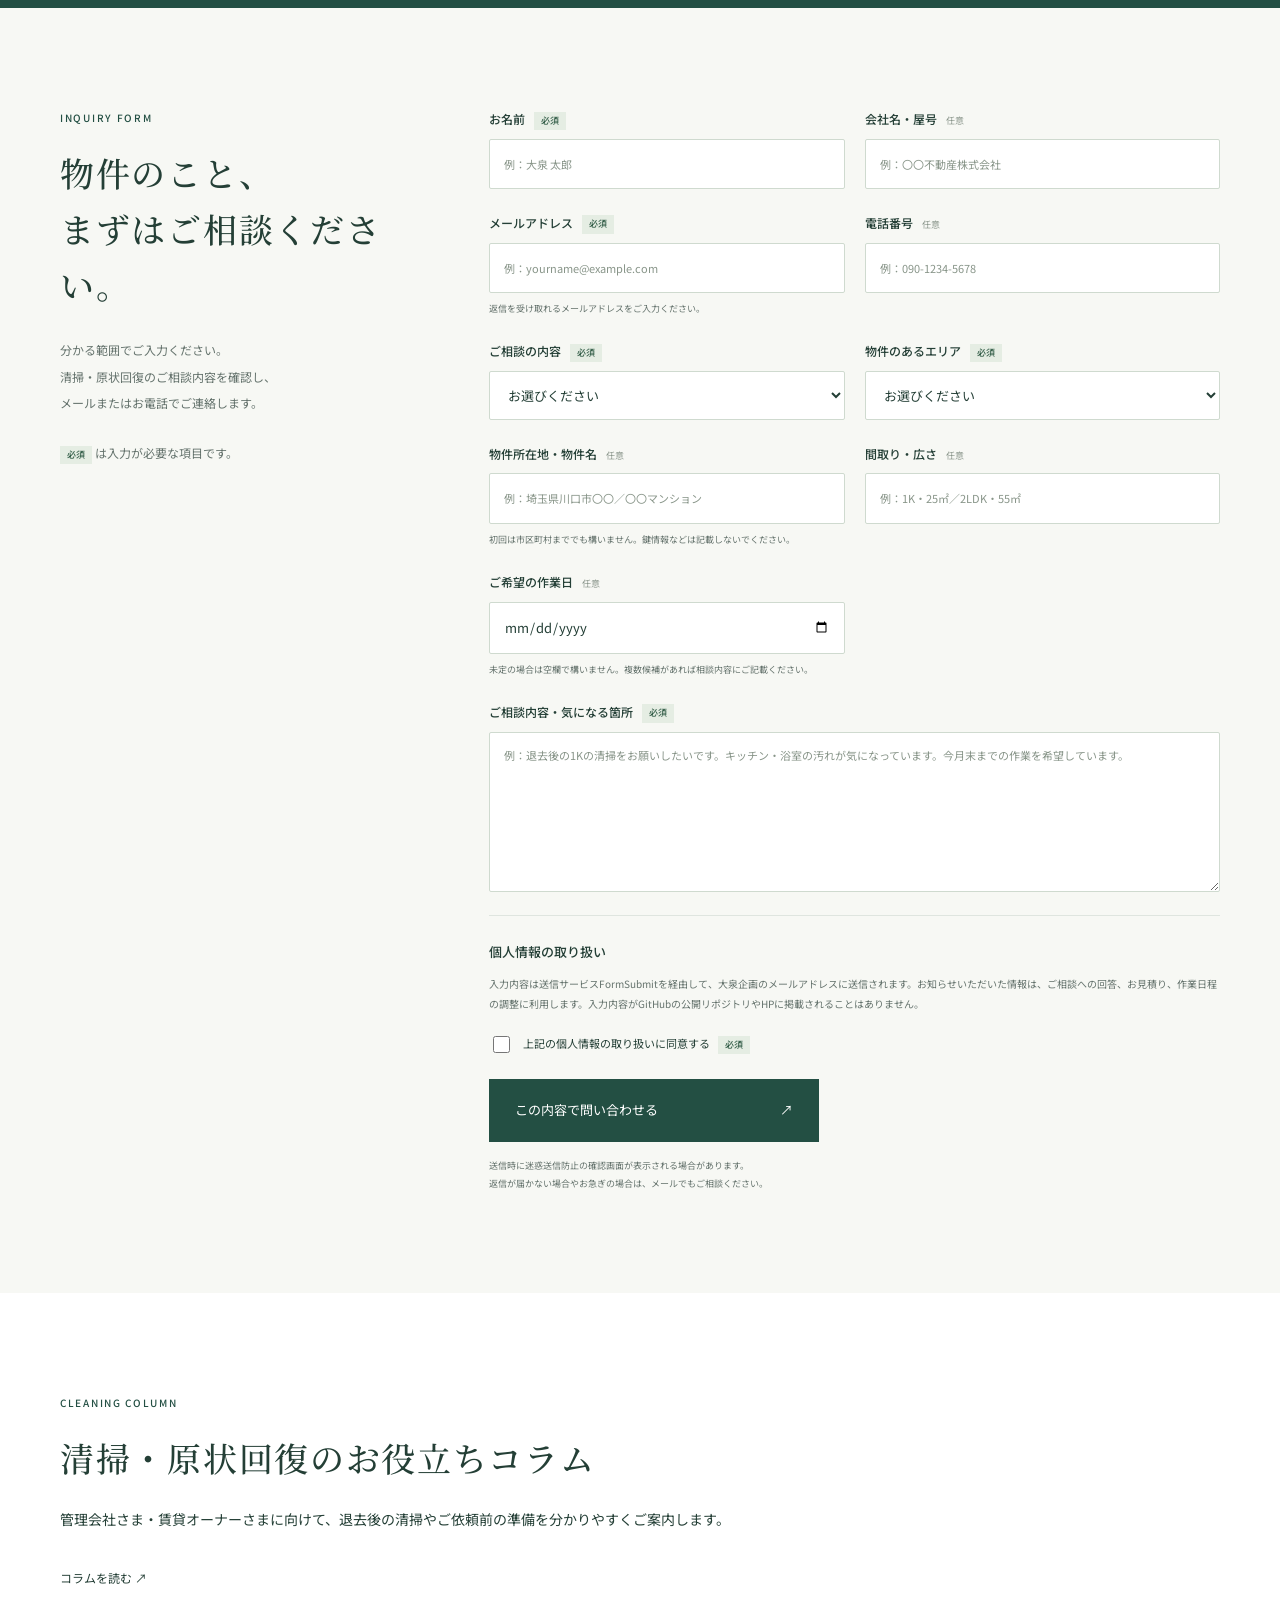
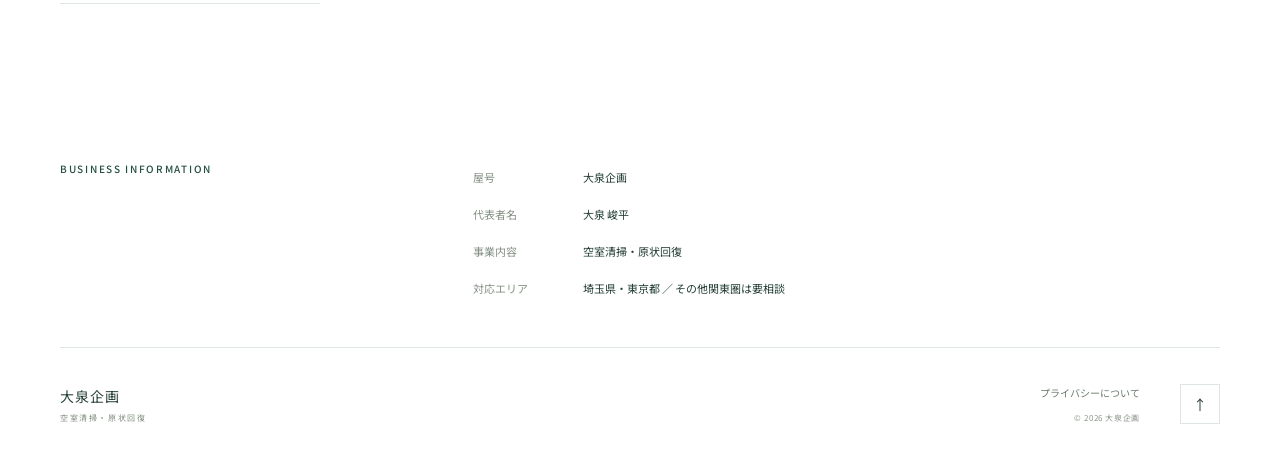
==== commit e217e2e2: "Add representative Shumpei Oizumi below business name" ====
--- a/index.html
+++ b/index.html
@@ -105,7 +105,7 @@
 </form></div></section>
 
 <section class="wrap section-space" aria-labelledby="column-title"><p class="section-kicker">CLEANING COLUMN</p><h2 id="column-title">清掃・原状回復のお役立ちコラム</h2><p style="margin:20px 0">管理会社さま・賃貸オーナーさまに向けて、退去後の清掃やご依頼前の準備を分かりやすくご案内します。</p><a class="text-link" href="/blog/">コラムを読む ↗</a></section>
-<section class="business-info wrap"><p class="section-kicker">BUSINESS INFORMATION</p><dl><div><dt>屋号</dt><dd>大泉企画</dd></div><div><dt>事業内容</dt><dd>空室清掃・原状回復</dd></div><div><dt>対応エリア</dt><dd>埼玉県・東京都 ／ その他関東圏は要相談</dd></div></dl></section>
+<section class="business-info wrap"><p class="section-kicker">BUSINESS INFORMATION</p><dl><div><dt>屋号</dt><dd>大泉企画</dd></div><div><dt>代表者名</dt><dd>大泉 峻平</dd></div><div><dt>事業内容</dt><dd>空室清掃・原状回復</dd></div><div><dt>対応エリア</dt><dd>埼玉県・東京都 ／ その他関東圏は要相談</dd></div></dl></section>
 </main>
 <footer class="site-footer wrap"><a class="footer-brand" href="#top">大泉企画<small>空室清掃・原状回復</small></a><div><button type="button" id="privacy-button">プライバシーについて</button><small>© <span id="year">2026</span> 大泉企画</small></div><a href="#top" class="back-top" aria-label="ページ上部へ">↑</a></footer>
 <div class="mobile-contact-bar"><a href="#works">施工イメージ</a><a href="#contact">ご相談・お見積り <span>↗</span></a></div>
